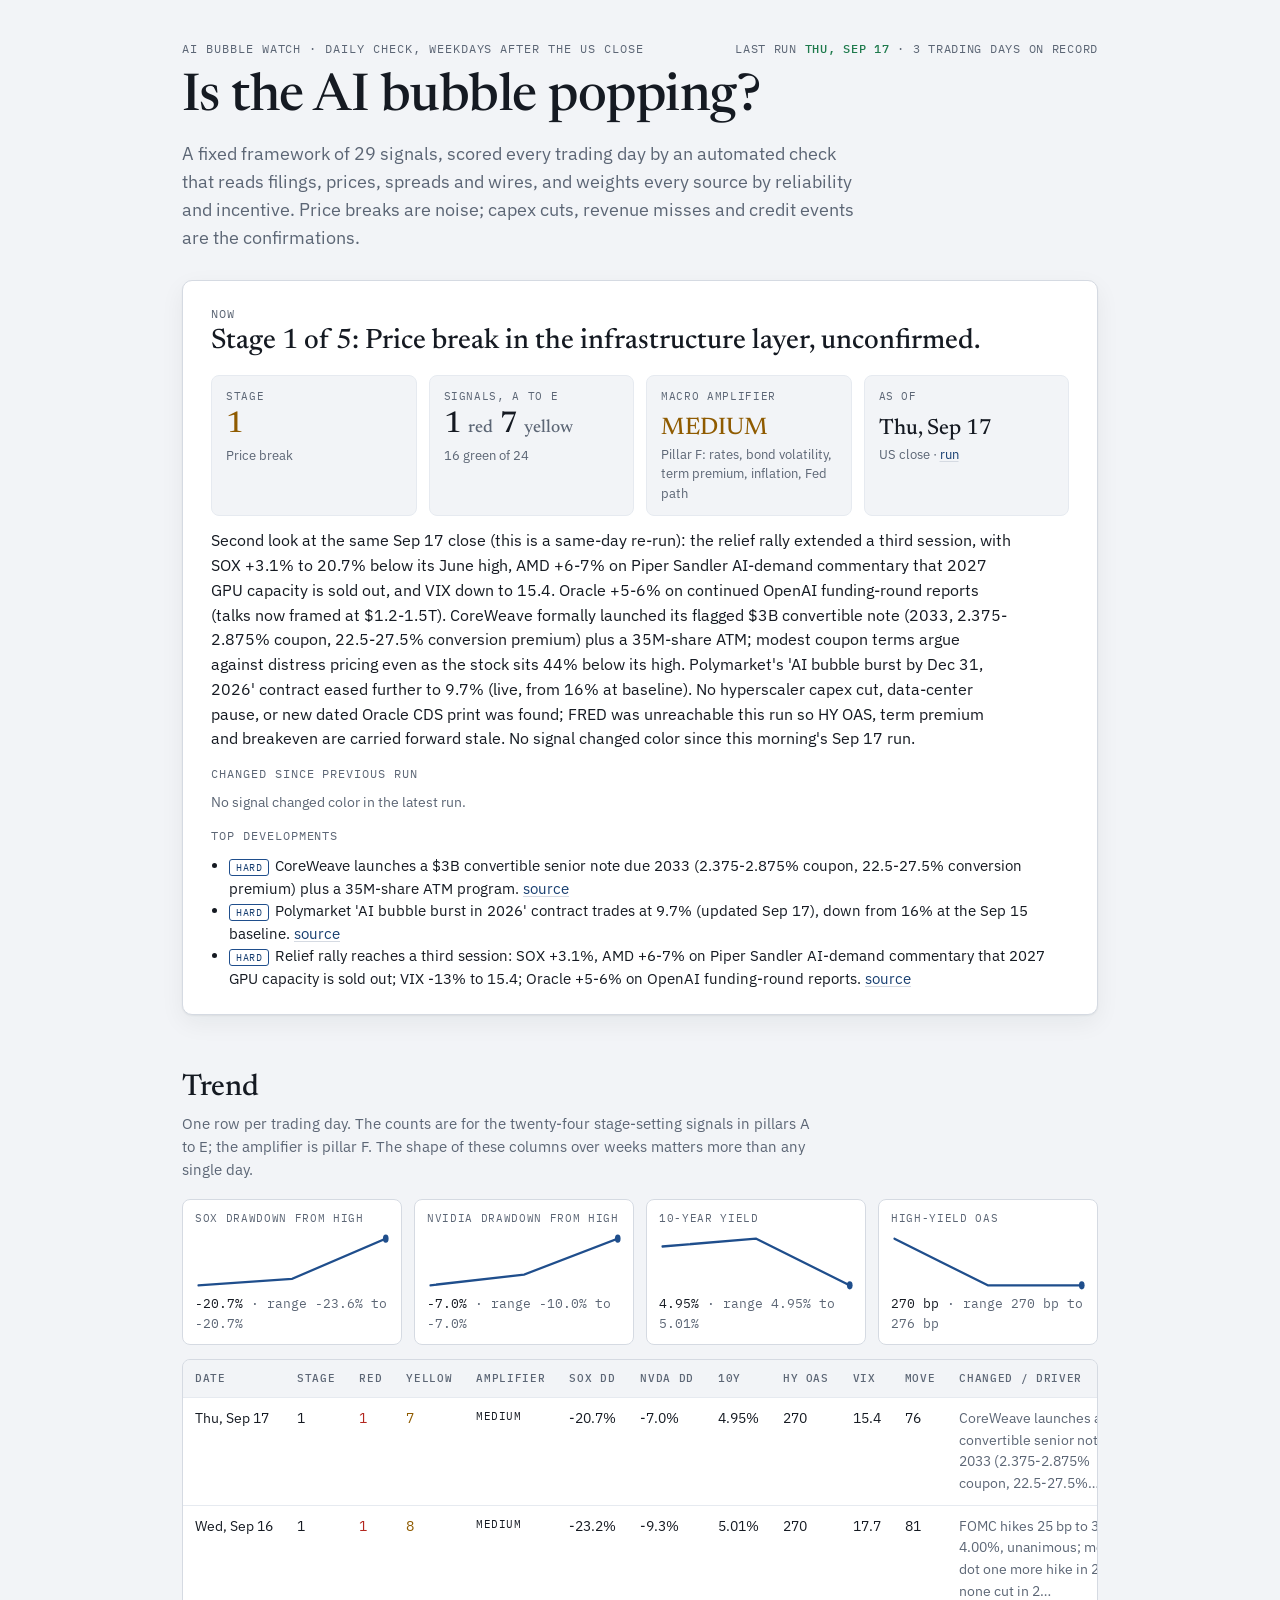
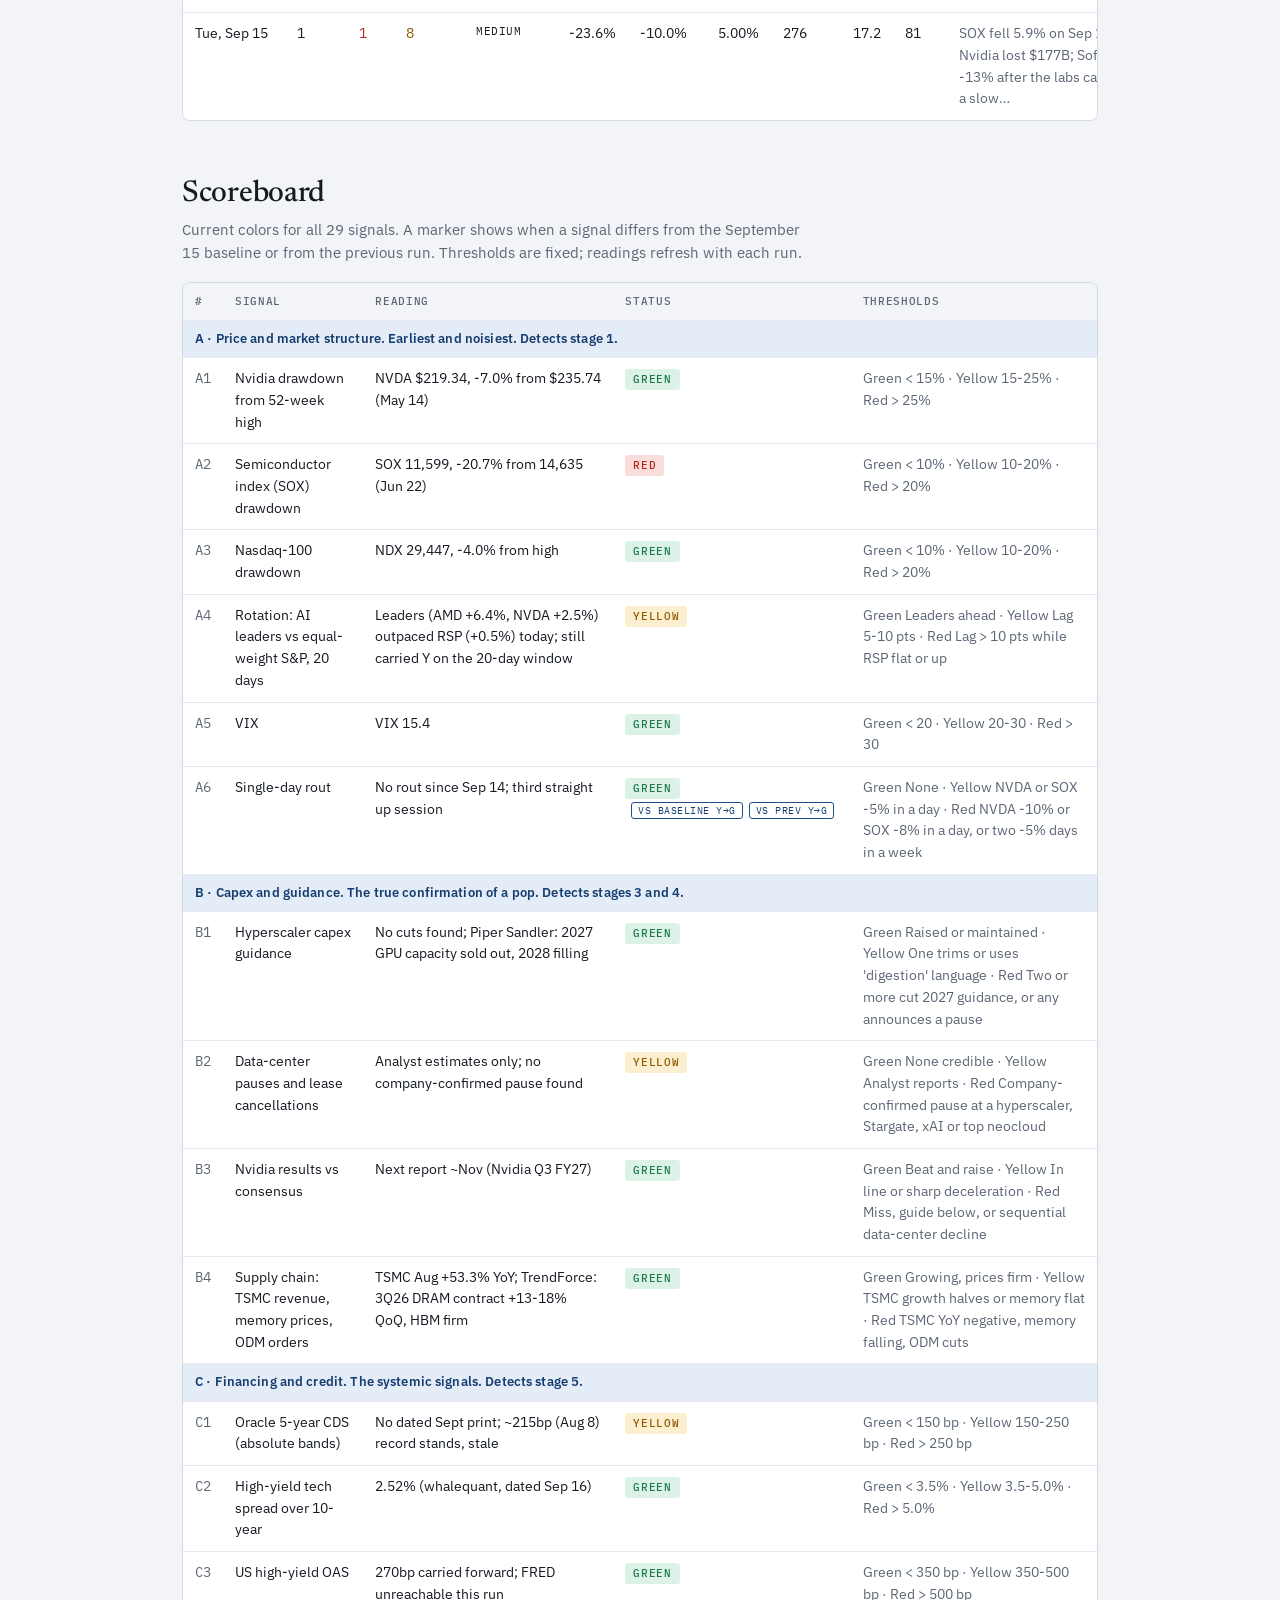
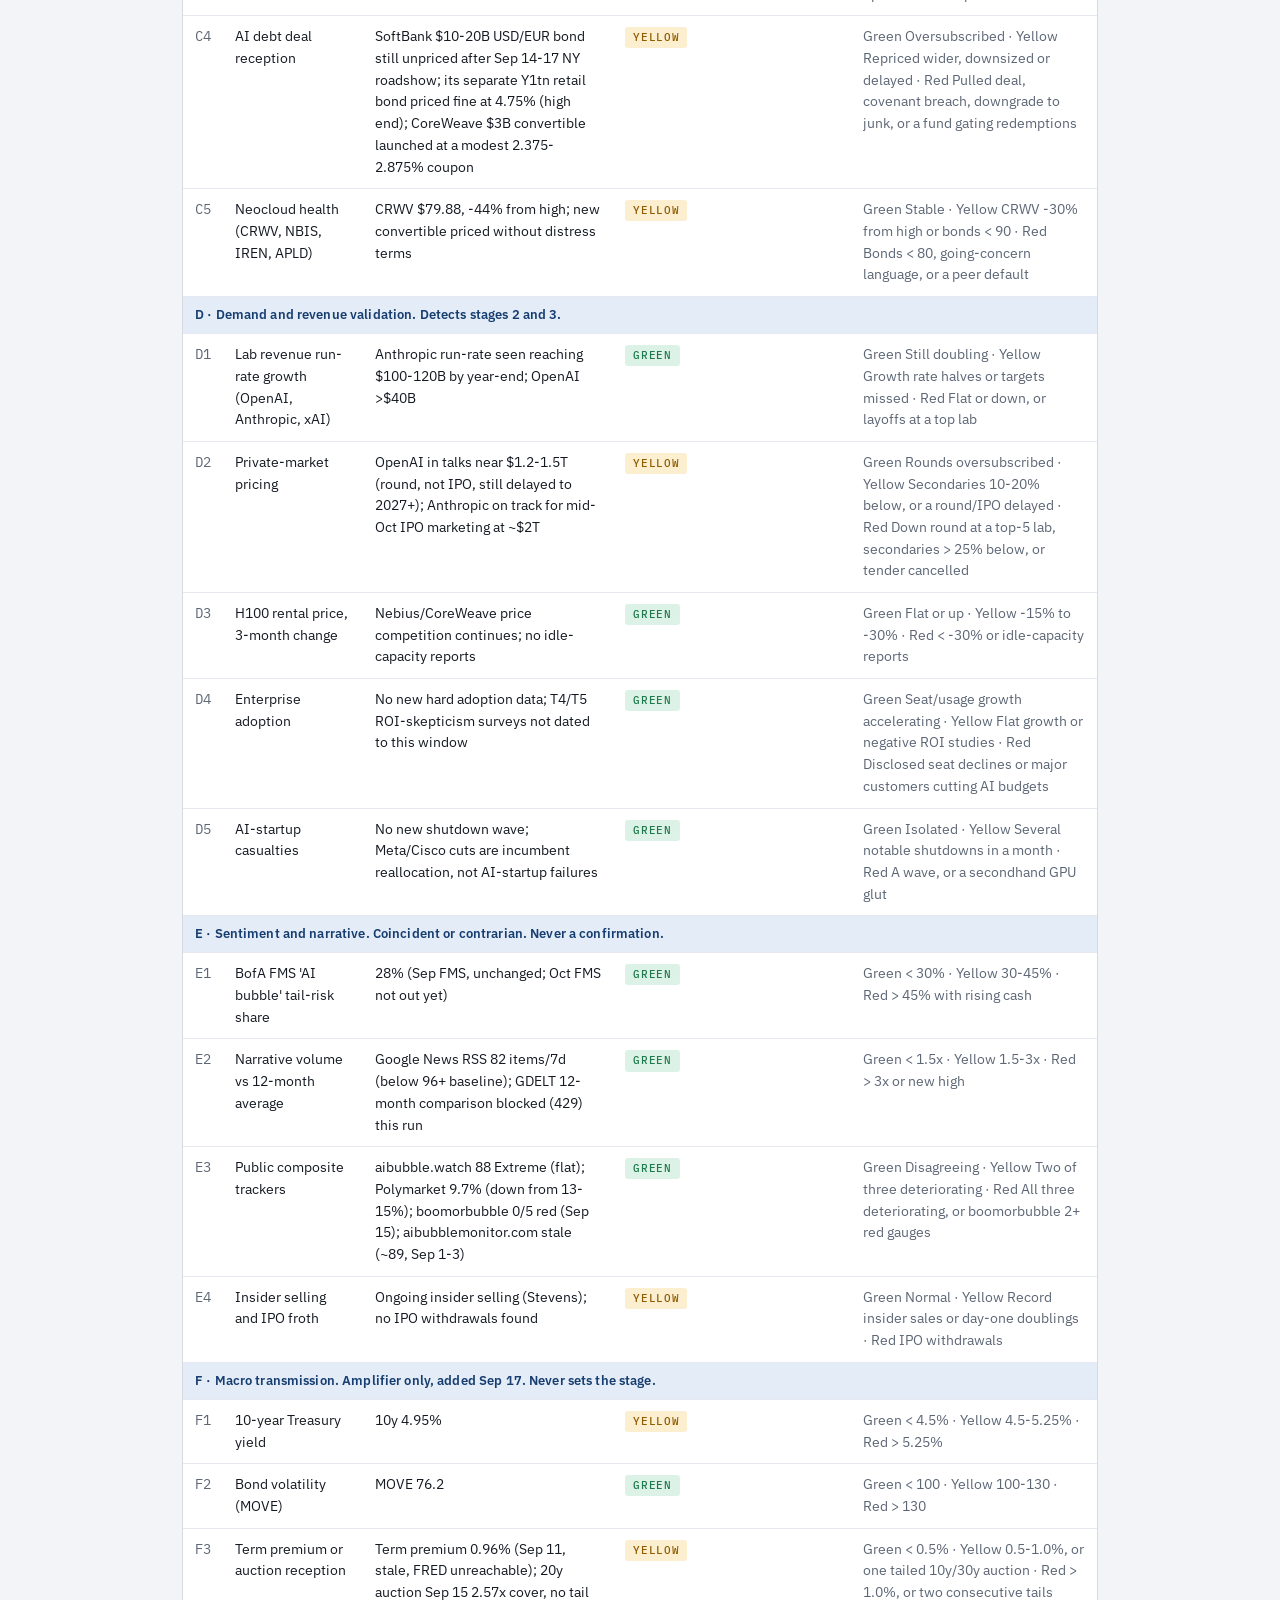
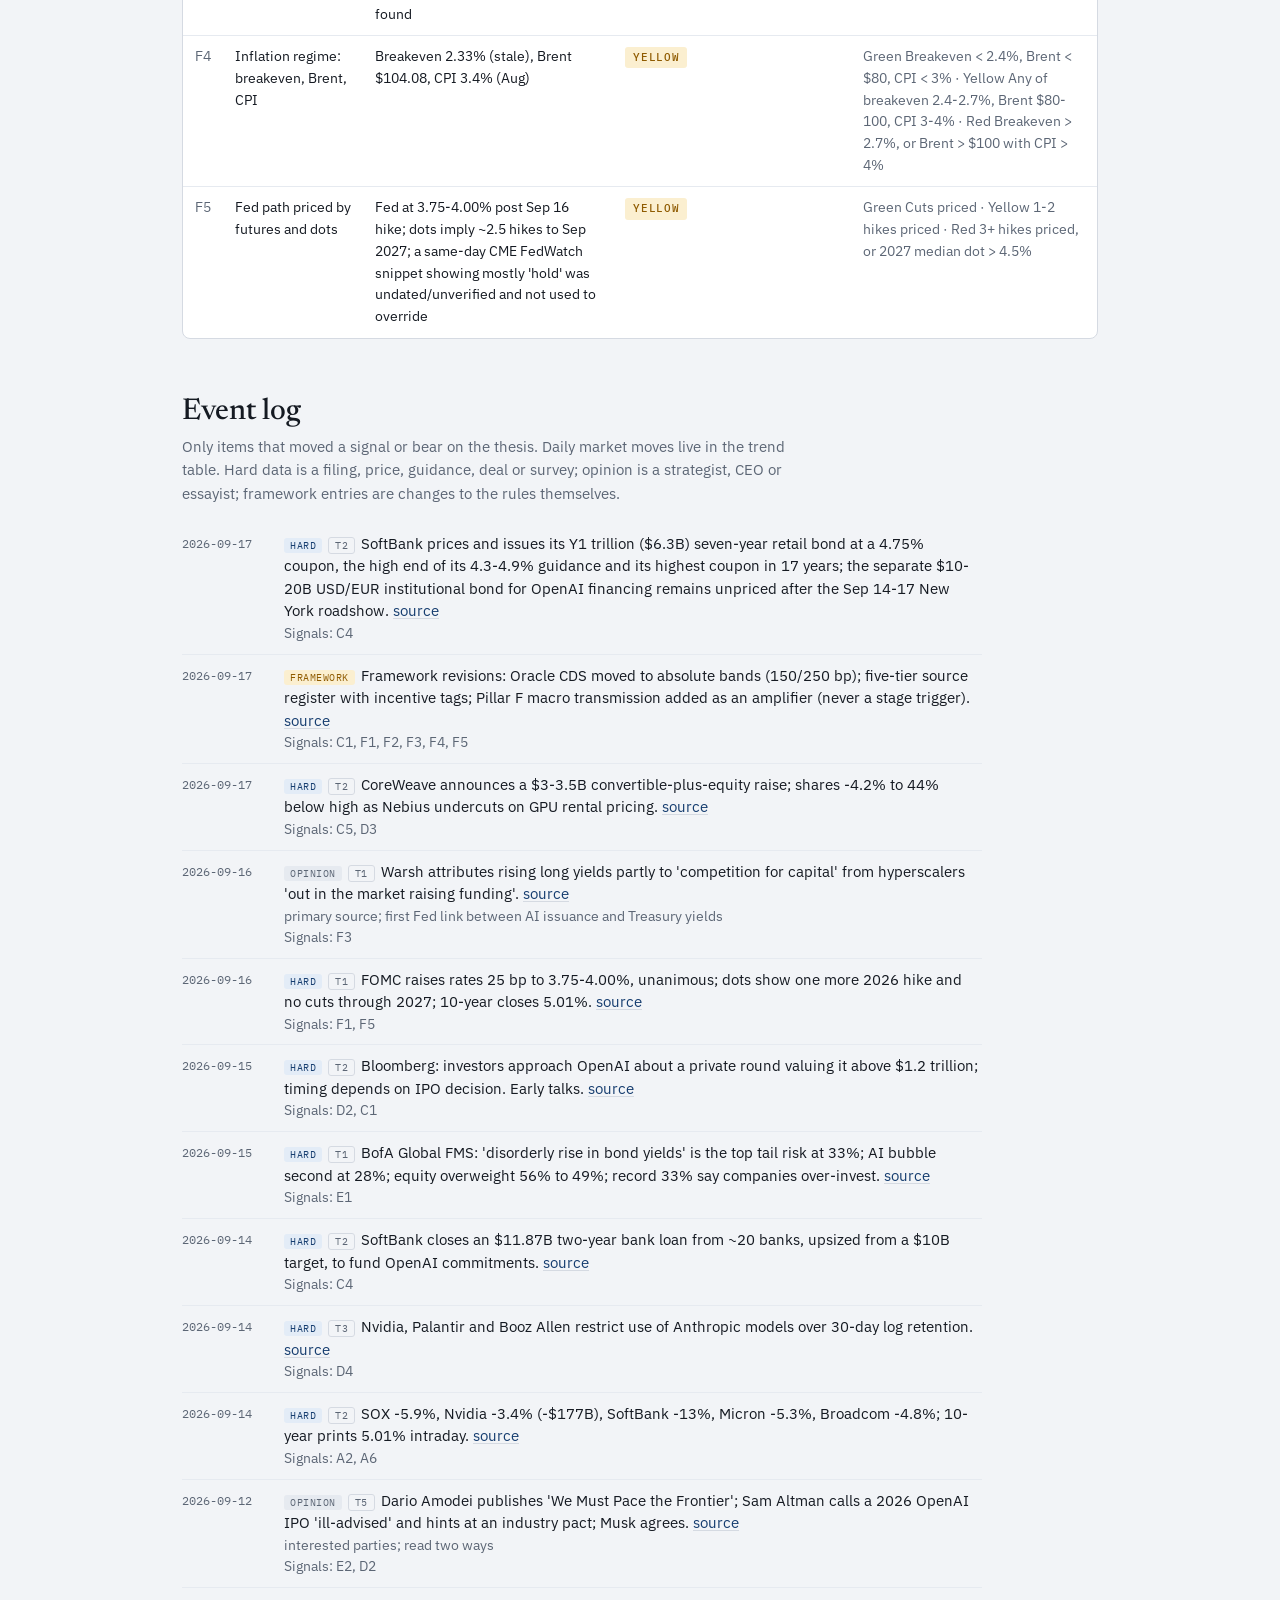
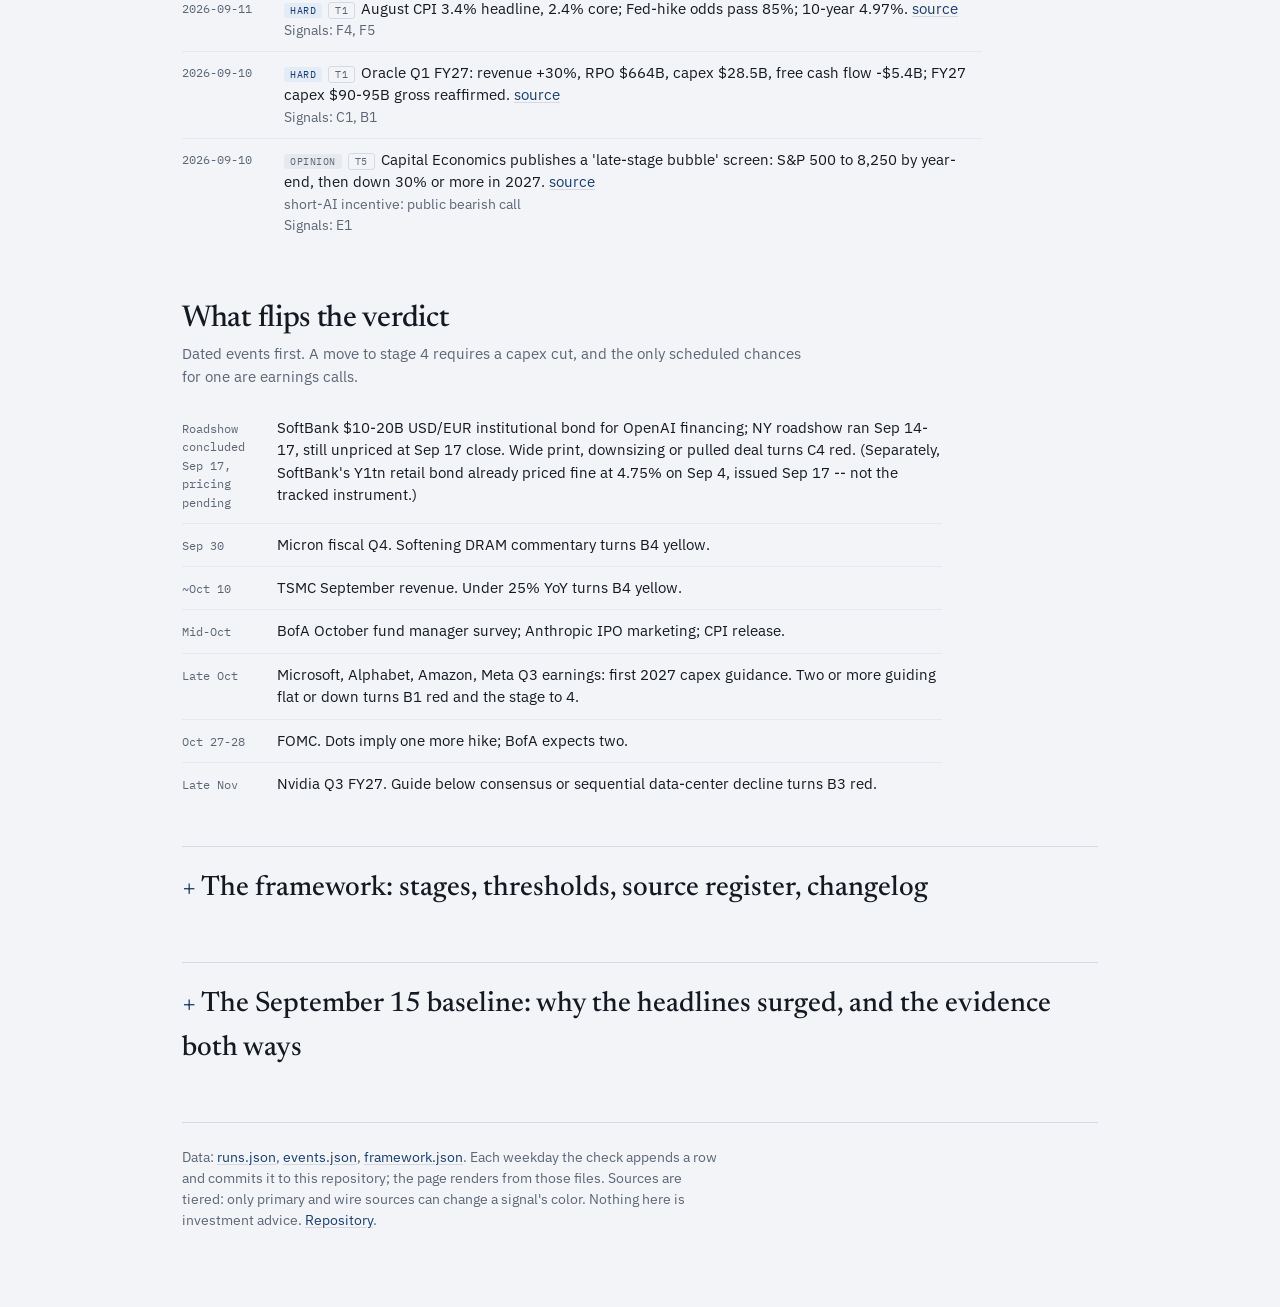
==== index.html @ a119fc79 "Correct signal counts: pillars A-E hold 24 signals (baseline 15 green), 29 total Co-Authored-By: Cla" ====
<!doctype html>
<html lang="en">
<head>
<meta charset="utf-8">
<meta name="viewport" content="width=device-width, initial-scale=1">
<title>Is the AI Bubble Popping?</title>
<meta name="description" content="A daily, evidence-weighted read on whether the AI investment boom is deflating: stage, 25 scored signals, trend and event log.">
<link rel="preconnect" href="https://fonts.googleapis.com">
<link rel="stylesheet" href="https://fonts.googleapis.com/css2?family=Newsreader:opsz,wght@6..72,400;6..72,500;6..72,600&family=IBM+Plex+Sans:wght@400;500;600&family=IBM+Plex+Mono:wght@400;500&display=swap">
<link rel="stylesheet" href="assets/style.css">
</head>
<body>
<div class="wrap">
  <div class="top">
    <div class="eyebrow">AI bubble watch &middot; daily check, weekdays after the US close</div>
    <div class="live" id="live">Loading&hellip;</div>
  </div>
  <h1 style="margin-top:10px">Is the AI bubble popping?</h1>
  <p class="dek">A fixed framework of 29 signals, scored every trading day by an automated check that reads filings, prices, spreads and wires, and weights every source by reliability and incentive. Price breaks are noise; capex cuts, revenue misses and credit events are the confirmations.</p>

  <section class="verdict" id="now" aria-labelledby="now-h">
    <div class="eyebrow" id="now-h">Now</div>
    <div id="now-body"><p class="small">Loading the latest run&hellip;</p></div>
  </section>

  <h2>Trend</h2>
  <p class="sub">One row per trading day. The counts are for the twenty-four stage-setting signals in pillars A to E; the amplifier is pillar F. The shape of these columns over weeks matters more than any single day.</p>
  <div class="sparks" id="sparks"></div>
  <div class="tblwrap"><table class="trend" id="trend"></table></div>

  <h2>Scoreboard</h2>
  <p class="sub">Current colors for all 29 signals. A marker shows when a signal differs from the September 15 baseline or from the previous run. Thresholds are fixed; readings refresh with each run.</p>
  <div class="tblwrap"><table id="score"></table></div>

  <h2>Event log</h2>
  <p class="sub">Only items that moved a signal or bear on the thesis. Daily market moves live in the trend table. Hard data is a filing, price, guidance, deal or survey; opinion is a strategist, CEO or essayist; framework entries are changes to the rules themselves.</p>
  <ul class="log" id="log"></ul>
  <div style="margin-top:10px"><button class="btn" id="log-more" hidden>Show all events</button></div>

  <h2>What flips the verdict</h2>
  <p class="sub">Dated events first. A move to stage 4 requires a capex cut, and the only scheduled chances for one are earnings calls.</p>
  <ul class="cal" id="cal"></ul>

  <details class="ref" id="ref-framework">
    <summary>The framework: stages, thresholds, source register, changelog</summary>
    <div id="framework-body"></div>
  </details>

  <details class="ref" id="ref-baseline">
    <summary>The September 15 baseline: why the headlines surged, and the evidence both ways</summary>
    <div id="baseline-body"><p class="small">Loading&hellip;</p></div>
  </details>

  <hr class="rule">
  <p class="small" style="margin-top:24px">Data: <a href="data/runs.json">runs.json</a>, <a href="data/events.json">events.json</a>, <a href="data/framework.json">framework.json</a>. Each weekday the check appends a row and commits it to this repository; the page renders from those files. Sources are tiered: only primary and wire sources can change a signal's color. Nothing here is investment advice. <a href="https://github.com/abhinav777/ai-bubble-watch">Repository</a>.</p>
</div>
<script src="assets/app.js"></script>
</body>
</html>
---- assets/style.css ----
:root{
  --paper:#F2F4F7; --surface:#FFFFFF; --ink:#151A22; --muted:#5C6675; --rule:#D5DAE2; --rule-soft:#E6EAF0;
  --accent:#1F4E8C; --accent-ink:#173E70; --accent-soft:#E3ECF7;
  --g:#1E7A4C; --g-bg:#DDF2E6; --y:#8F5B00; --y-bg:#FBEFD0; --r:#B3261E; --r-bg:#F8DDDA;
  --shadow:0 1px 2px rgba(21,26,34,.06), 0 8px 24px rgba(21,26,34,.06);
  color-scheme:light;
}
@media (prefers-color-scheme: dark){
  :root:not([data-theme="light"]){
    --paper:#0E1116; --surface:#161B23; --ink:#E7EAEE; --muted:#9AA3B0; --rule:#2A313C; --rule-soft:#222933;
    --accent:#7FB0E8; --accent-ink:#A9CBF2; --accent-soft:#1B2A3D;
    --g:#5CC48C; --g-bg:#14301F; --y:#E0A52E; --y-bg:#3A2B0A; --r:#F0776E; --r-bg:#3D1512;
    --shadow:0 1px 2px rgba(0,0,0,.4), 0 8px 24px rgba(0,0,0,.35);
    color-scheme:dark;
  }
}
:root[data-theme="dark"]{
  --paper:#0E1116; --surface:#161B23; --ink:#E7EAEE; --muted:#9AA3B0; --rule:#2A313C; --rule-soft:#222933;
  --accent:#7FB0E8; --accent-ink:#A9CBF2; --accent-soft:#1B2A3D;
  --g:#5CC48C; --g-bg:#14301F; --y:#E0A52E; --y-bg:#3A2B0A; --r:#F0776E; --r-bg:#3D1512;
  --shadow:0 1px 2px rgba(0,0,0,.4), 0 8px 24px rgba(0,0,0,.35);
  color-scheme:dark;
}
*{box-sizing:border-box}
body{margin:0;background:var(--paper);color:var(--ink);font-family:"IBM Plex Sans",-apple-system,"Segoe UI",Helvetica,Arial,sans-serif;font-size:16px;line-height:1.55;-webkit-font-smoothing:antialiased}
.wrap{max-width:980px;margin:0 auto;padding-block:40px 64px;padding-inline:clamp(16px,4vw,32px)}
a{color:var(--accent-ink);text-decoration:underline;text-decoration-color:var(--rule);text-underline-offset:2px}
a:hover{text-decoration-color:var(--accent-ink)}
a:focus-visible,button:focus-visible{outline:2px solid var(--accent);outline-offset:2px}
h1,h2,h3{font-family:"Newsreader",Georgia,"Times New Roman",serif;font-weight:500;line-height:1.15;margin:0;text-wrap:balance;letter-spacing:-.01em}
h1{font-size:clamp(34px,5.2vw,52px)}
h2{font-size:clamp(24px,3vw,30px);margin-top:56px;margin-bottom:6px}
h3{font-size:19px;margin-top:22px;margin-bottom:6px;font-weight:600}
p{margin:0 0 12px;max-width:68ch}
.eyebrow{font-family:"IBM Plex Mono",ui-monospace,Menlo,monospace;font-size:12px;letter-spacing:.08em;text-transform:uppercase;color:var(--muted)}
.dek{font-size:18px;color:var(--muted);max-width:62ch;margin-top:12px}
.sub{color:var(--muted);font-size:15px;max-width:70ch;margin-bottom:18px}
.mono{font-family:"IBM Plex Mono",ui-monospace,Menlo,monospace;font-variant-numeric:tabular-nums}
.num{font-variant-numeric:tabular-nums}
hr.rule{border:0;border-top:1px solid var(--rule);margin:40px 0 0}

/* verdict */
.verdict{margin-top:28px;background:var(--surface);border:1px solid var(--rule);border-radius:10px;box-shadow:var(--shadow);padding:24px clamp(16px,3vw,28px)}
.verdict .lead{font-family:"Newsreader",Georgia,serif;font-size:clamp(22px,2.6vw,28px);font-weight:500;line-height:1.25;margin:0 0 14px;max-width:none;text-wrap:balance}
.stage{display:grid;grid-template-columns:repeat(6,1fr);gap:4px;margin:18px 0 8px}
.stage div{position:relative;height:38px;border-radius:4px;background:var(--rule-soft);display:flex;align-items:center;justify-content:center;font-family:"IBM Plex Mono",monospace;font-size:11px;letter-spacing:.04em;color:var(--muted);text-transform:uppercase;text-align:center;padding:0 4px;line-height:1.15}
.stage div.on{background:var(--y-bg);color:var(--y);border:1.5px solid var(--y);font-weight:500}
.stage div.done{background:var(--accent-soft);color:var(--accent-ink)}
.counts{display:flex;flex-wrap:wrap;gap:10px 18px;margin:14px 0 6px;font-size:14px;color:var(--muted)}
.counts b{font-family:"IBM Plex Mono",monospace;font-size:20px;font-weight:500;margin-right:6px;vertical-align:-2px}
.counts .r b{color:var(--r)} .counts .y b{color:var(--y)} .counts .g b{color:var(--g)}
.update{margin-top:18px;border-color:var(--accent);border-width:1px 1px 1px 4px}
.update ul{margin:8px 0 0;padding-left:18px;max-width:80ch}
.update li{margin-bottom:9px;font-size:15px}
.update li b{font-weight:600}

/* chips */
.chip{display:inline-block;font-family:"IBM Plex Mono",monospace;font-size:11px;letter-spacing:.06em;text-transform:uppercase;padding:2px 8px;border-radius:3px;font-weight:500;white-space:nowrap}
.chip.g{background:var(--g-bg);color:var(--g)} .chip.y{background:var(--y-bg);color:var(--y)} .chip.r{background:var(--r-bg);color:var(--r)}
.chip.n{background:var(--rule-soft);color:var(--muted)}

/* timeline */
.tl{list-style:none;margin:16px 0 0;padding:0;border-left:2px solid var(--rule);max-width:76ch}
.tl li{position:relative;padding:0 0 18px 22px}
.tl li::before{content:"";position:absolute;left:-7px;top:7px;width:12px;height:12px;border-radius:50%;background:var(--paper);border:2px solid var(--accent)}
.tl li.hot::before{background:var(--r);border-color:var(--r)}
.tl .d{font-family:"IBM Plex Mono",monospace;font-size:12px;letter-spacing:.06em;text-transform:uppercase;color:var(--muted);display:block;margin-bottom:2px}
.tl p{margin:0}

/* tables */
.tblwrap{overflow-x:auto;margin-top:14px;border:1px solid var(--rule);border-radius:8px;background:var(--surface)}
table{border-collapse:collapse;width:100%;font-size:14px}
th,td{text-align:left;vertical-align:top;padding:10px 12px;border-top:1px solid var(--rule-soft)}
thead th{border-top:0;font-family:"IBM Plex Mono",monospace;font-size:11px;letter-spacing:.06em;text-transform:uppercase;color:var(--muted);font-weight:500;background:var(--paper)}
tr.pillar th{background:var(--accent-soft);color:var(--accent-ink);font-family:"IBM Plex Sans",sans-serif;font-size:13px;font-weight:600;letter-spacing:.01em;text-transform:none;padding:8px 12px}
td.id{font-family:"IBM Plex Mono",monospace;color:var(--muted);white-space:nowrap;width:1%}
td.val{font-variant-numeric:tabular-nums;min-width:12ch}
td.note{color:var(--muted);min-width:22ch}
.stagetbl td:first-child{white-space:nowrap}

/* two-column evidence */
.cols{display:grid;grid-template-columns:1fr 1fr;gap:20px;margin-top:16px}
@media (max-width:760px){.cols{grid-template-columns:1fr}}
.card{background:var(--surface);border:1px solid var(--rule);border-radius:10px;padding:18px 20px}
.card h3{margin-top:0;display:flex;align-items:center;gap:10px}
.card h3 .chip{font-size:10px}
.card ul{margin:10px 0 0;padding-left:18px}
.card li{margin-bottom:10px;font-size:14.5px}
.card li b{font-weight:600}
.tag{font-family:"IBM Plex Mono",monospace;font-size:10.5px;letter-spacing:.05em;color:var(--muted);text-transform:uppercase;margin-left:4px}

/* tracker tiles */
.tiles{display:grid;grid-template-columns:repeat(4,1fr);gap:12px;margin-top:16px}
@media (max-width:860px){.tiles{grid-template-columns:repeat(2,1fr)}}
@media (max-width:460px){.tiles{grid-template-columns:1fr}}
.tile{background:var(--surface);border:1px solid var(--rule);border-radius:10px;padding:16px 18px;display:flex;flex-direction:column;gap:4px}
.tile .k{font-family:"IBM Plex Mono",monospace;font-size:11px;letter-spacing:.06em;text-transform:uppercase;color:var(--muted)}
.tile .v{font-family:"Newsreader",Georgia,serif;font-size:34px;line-height:1;font-weight:500;font-variant-numeric:tabular-nums}
.tile .l{font-size:13px;color:var(--muted)}
.tile .l b{color:var(--ink);font-weight:600}

/* calendar */
.cal{list-style:none;padding:0;margin:14px 0 0;max-width:76ch}
.cal li{display:grid;grid-template-columns:9ch 1fr;gap:14px;padding:10px 0;border-top:1px solid var(--rule-soft);font-size:14.5px}
.cal li:first-child{border-top:0}
.cal .d{font-family:"IBM Plex Mono",monospace;font-size:12px;color:var(--muted);padding-top:3px}
@media (max-width:460px){.cal li{grid-template-columns:1fr;gap:2px}}

/* routine box */
.routine{background:var(--accent-soft);border:1px solid var(--rule);border-radius:10px;padding:20px 22px;margin-top:16px}
.routine dl{display:grid;grid-template-columns:max-content 1fr;gap:6px 18px;margin:12px 0 0;font-size:14.5px}
.routine dt{font-family:"IBM Plex Mono",monospace;font-size:11px;letter-spacing:.06em;text-transform:uppercase;color:var(--muted);padding-top:3px}
.routine dd{margin:0}
@media (max-width:460px){.routine dl{grid-template-columns:1fr}}
pre{background:var(--surface);border:1px solid var(--rule);border-radius:6px;padding:12px 14px;overflow-x:auto;font-family:"IBM Plex Mono",monospace;font-size:13px;margin:12px 0 0}

.small{font-size:13.5px;color:var(--muted)}
ul.src{columns:2;column-gap:28px;font-size:13.5px;padding-left:18px;margin:10px 0 0}
@media (max-width:760px){ul.src{columns:1}}
ul.src li{margin-bottom:6px;break-inside:avoid}
@media (prefers-reduced-motion: no-preference){a{transition:text-decoration-color .15s}}

/* dashboard additions */
.top{display:flex;flex-wrap:wrap;justify-content:space-between;align-items:baseline;gap:8px 20px}
.top .live{font-family:"IBM Plex Mono",monospace;font-size:12px;letter-spacing:.06em;text-transform:uppercase;color:var(--muted)}
.top .live b{color:var(--g);font-weight:500}
.now-grid{display:grid;grid-template-columns:repeat(4,1fr);gap:12px;margin:16px 0 6px}
@media (max-width:760px){.now-grid{grid-template-columns:repeat(2,1fr)}}
.kpi{background:var(--paper);border:1px solid var(--rule-soft);border-radius:8px;padding:12px 14px}
.kpi .k{font-family:"IBM Plex Mono",monospace;font-size:11px;letter-spacing:.06em;text-transform:uppercase;color:var(--muted)}
.kpi .v{font-family:"Newsreader",Georgia,serif;font-size:30px;line-height:1.1;font-weight:500;font-variant-numeric:tabular-nums;margin-top:4px}
.kpi .v.r{color:var(--r)} .kpi .v.y{color:var(--y)} .kpi .v.g{color:var(--g)}
.kpi .s{font-size:12.5px;color:var(--muted);margin-top:4px}
.changed{margin:10px 0 0;padding-left:18px;font-size:14.5px}
.trend td,.trend th{white-space:nowrap;font-variant-numeric:tabular-nums}
.trend td.note{white-space:normal;min-width:26ch}
.trend .amp{font-family:"IBM Plex Mono",monospace;font-size:11px;letter-spacing:.05em}
.sparks{display:grid;grid-template-columns:repeat(4,1fr);gap:12px;margin-top:14px}
@media (max-width:760px){.sparks{grid-template-columns:repeat(2,1fr)}}
.spark{background:var(--surface);border:1px solid var(--rule);border-radius:8px;padding:10px 12px}
.spark .k{font-family:"IBM Plex Mono",monospace;font-size:11px;letter-spacing:.06em;text-transform:uppercase;color:var(--muted)}
.spark svg{width:100%;height:56px;display:block;margin-top:6px;overflow:visible}
.spark .last{font-family:"IBM Plex Mono",monospace;font-size:13px;margin-top:4px}
.mark{font-family:"IBM Plex Mono",monospace;font-size:10px;letter-spacing:.05em;text-transform:uppercase;padding:1px 6px;border-radius:3px;border:1px solid var(--rule);color:var(--muted);margin-left:6px;white-space:nowrap}
.mark.hot{border-color:var(--accent);color:var(--accent-ink)}
.log{list-style:none;padding:0;margin:14px 0 0;max-width:80ch}
.log li{display:grid;grid-template-columns:10ch 1fr;gap:12px;padding:10px 0;border-top:1px solid var(--rule-soft);font-size:14.5px}
.log li:first-child{border-top:0}
.log .d{font-family:"IBM Plex Mono",monospace;font-size:12px;color:var(--muted);padding-top:2px}
.log .kind{font-family:"IBM Plex Mono",monospace;font-size:10px;letter-spacing:.05em;text-transform:uppercase;padding:1px 6px;border-radius:3px;margin-right:6px;background:var(--rule-soft);color:var(--muted)}
.log .kind.hard{background:var(--accent-soft);color:var(--accent-ink)}
.log .kind.framework{background:var(--y-bg);color:var(--y)}
@media (max-width:460px){.log li{grid-template-columns:1fr;gap:2px}}
details.ref{margin-top:40px;border-top:1px solid var(--rule);padding-top:8px}
details.ref summary{cursor:pointer;font-family:"Newsreader",Georgia,serif;font-size:clamp(22px,2.6vw,28px);font-weight:500;padding:12px 0;list-style:none}
details.ref summary::-webkit-details-marker{display:none}
details.ref summary::before{content:"+ ";color:var(--accent-ink)}
details.ref[open] summary::before{content:"\2212  "}
.btn{font:inherit;font-size:13px;padding:6px 12px;border-radius:6px;border:1px solid var(--rule);background:var(--surface);color:var(--ink);cursor:pointer}
.btn:hover{border-color:var(--accent)}
.err{background:var(--r-bg);color:var(--r);padding:10px 14px;border-radius:8px;margin-top:16px}
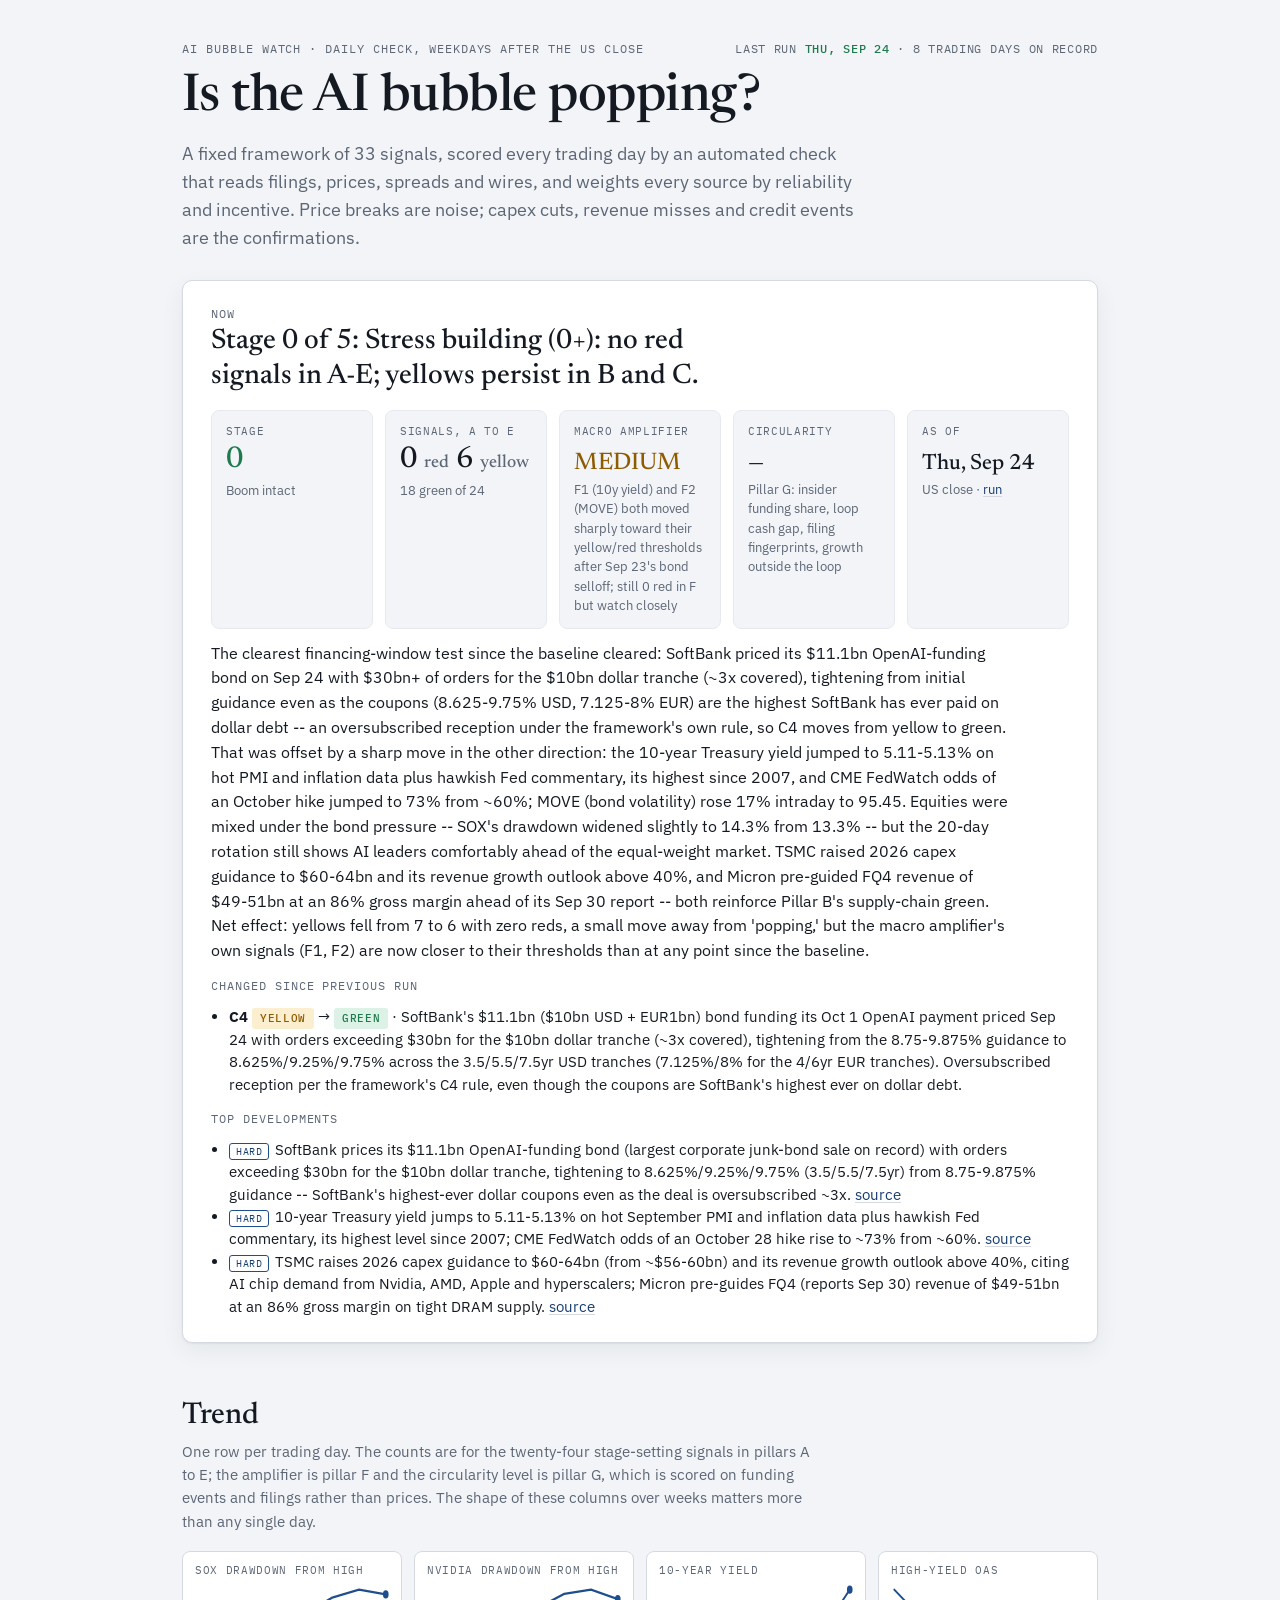
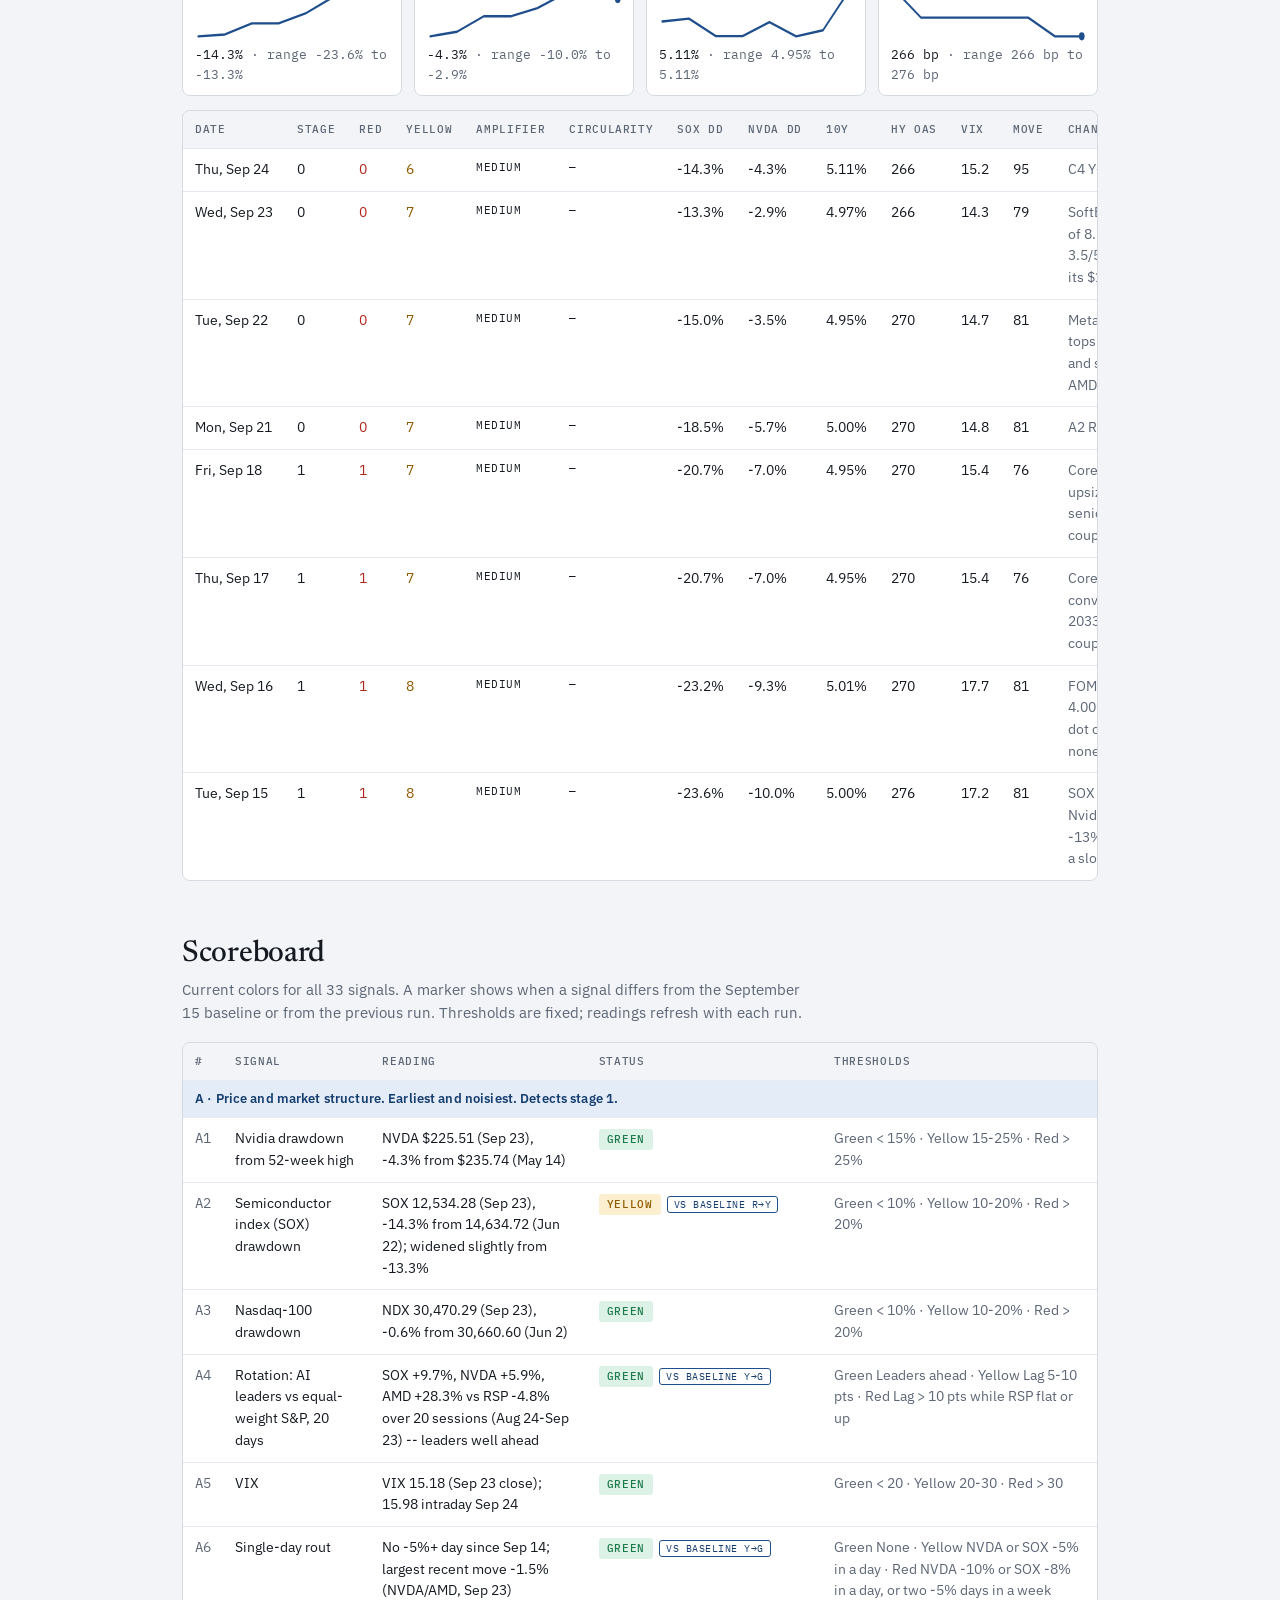
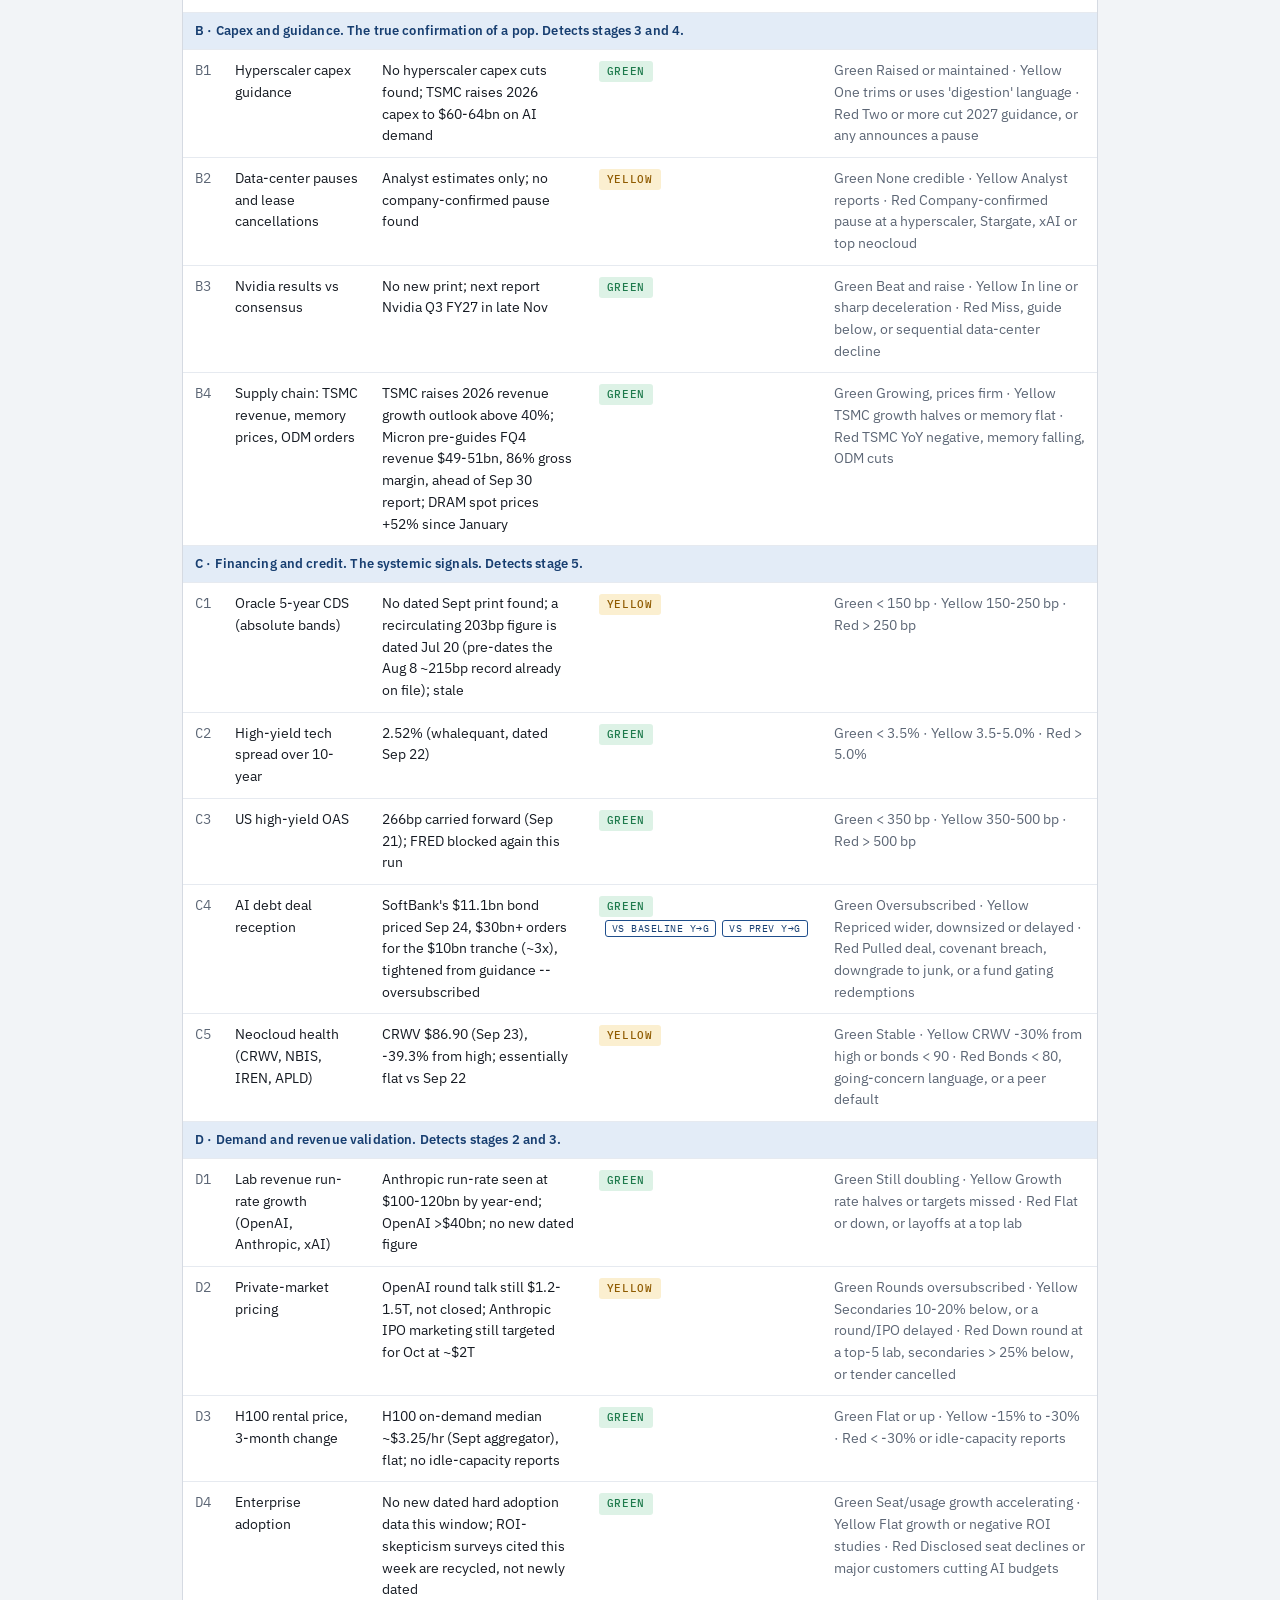
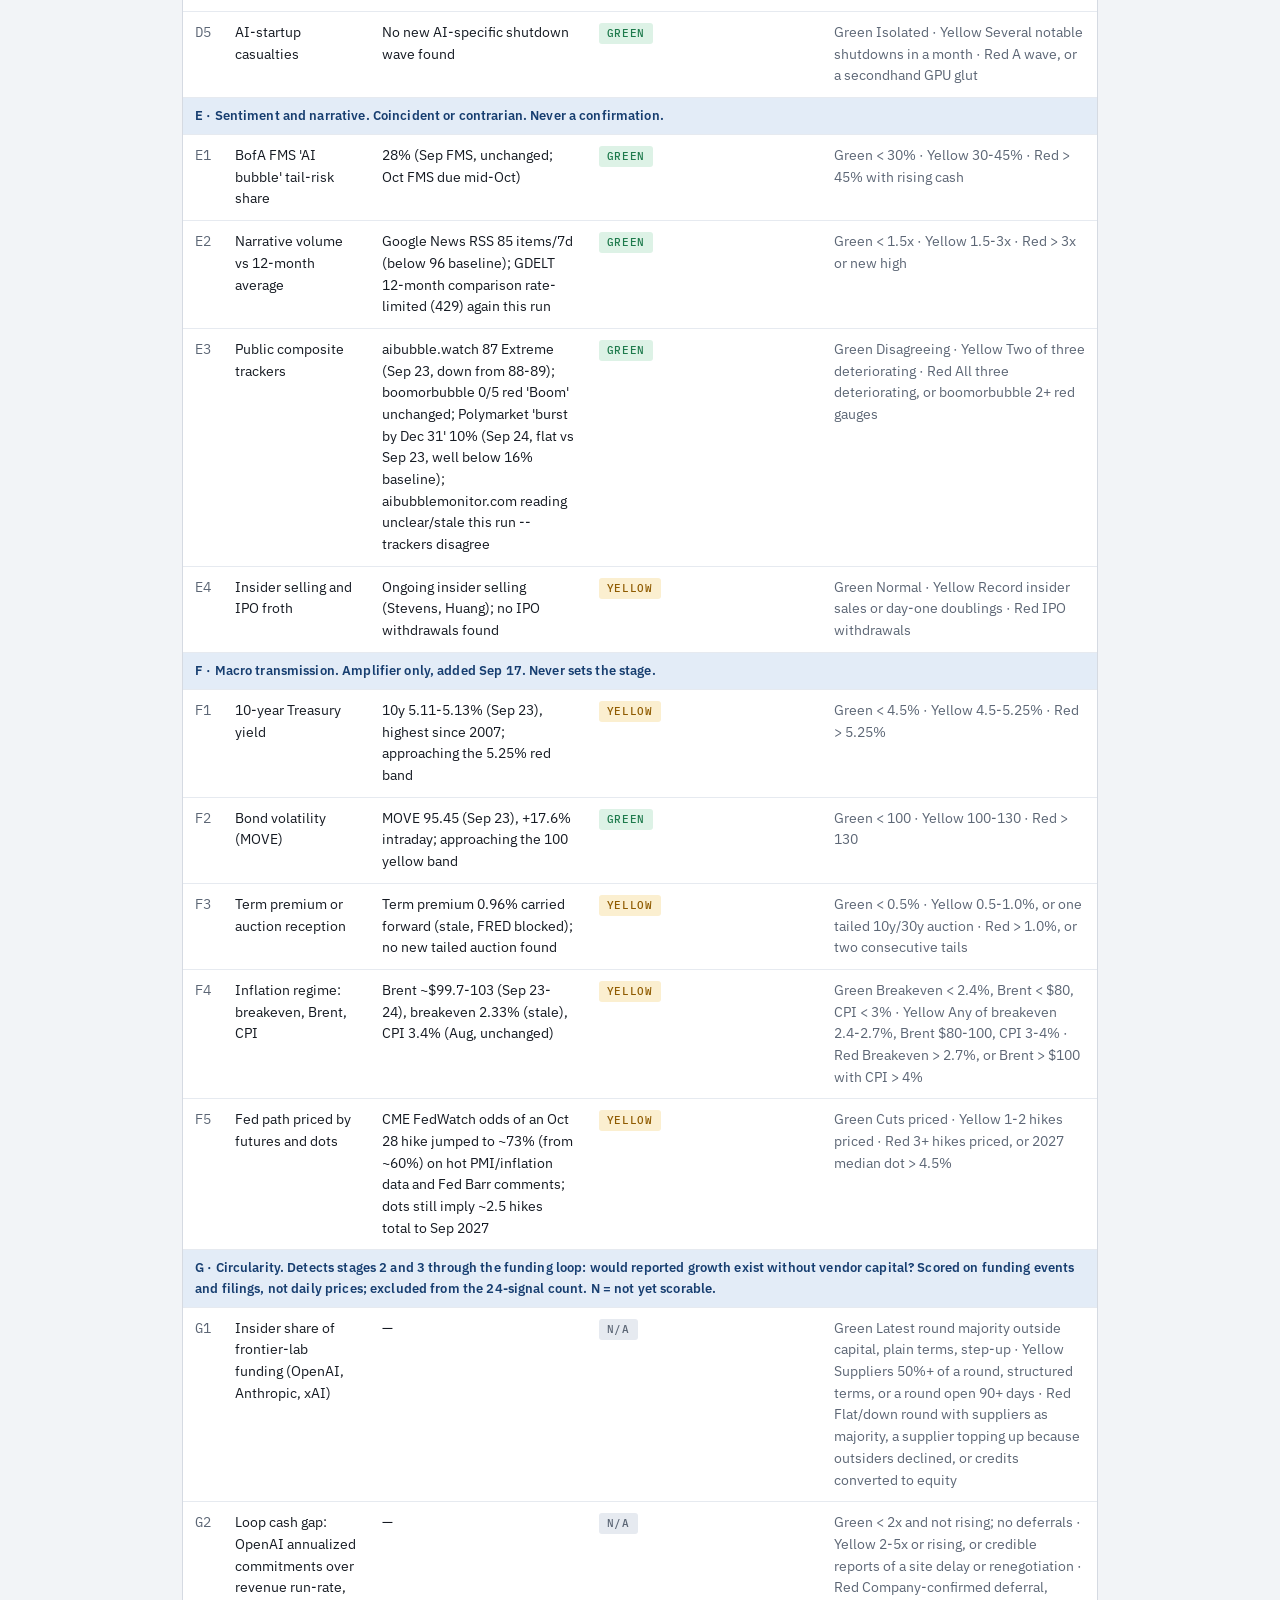
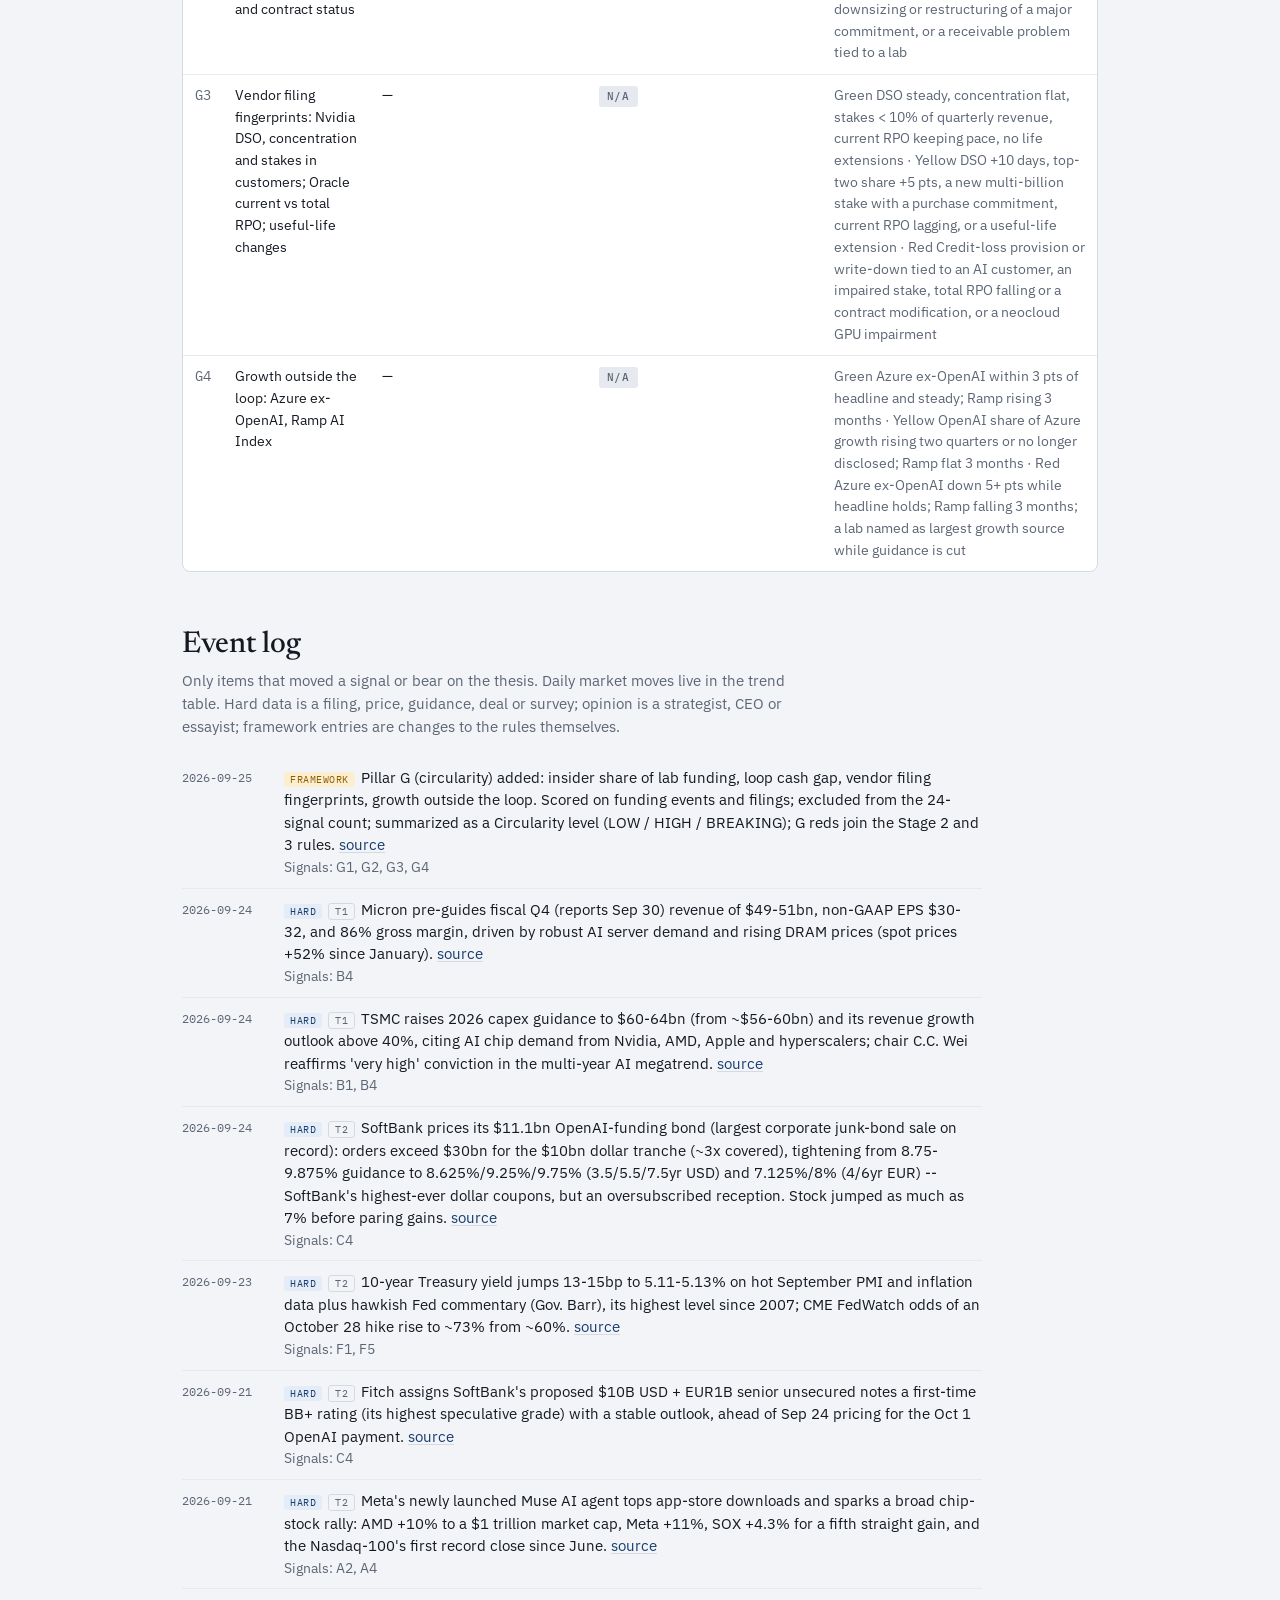
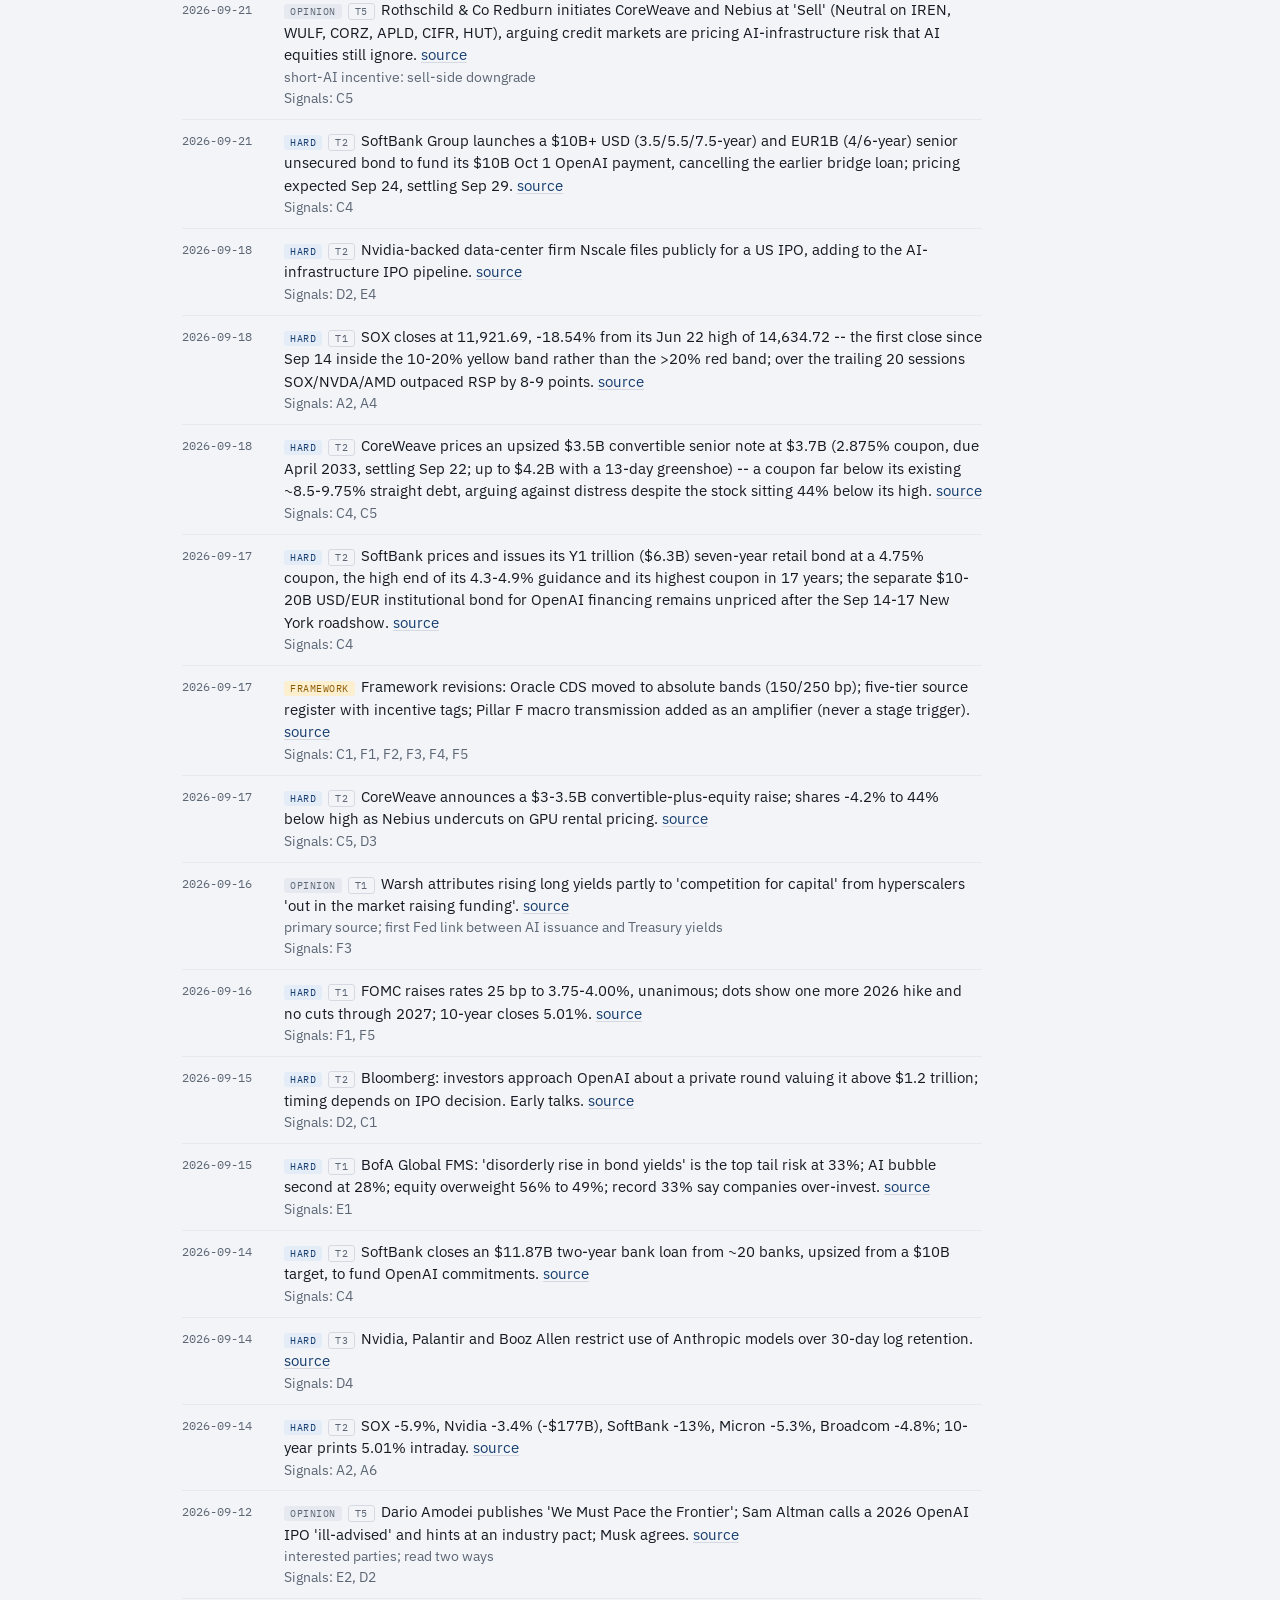
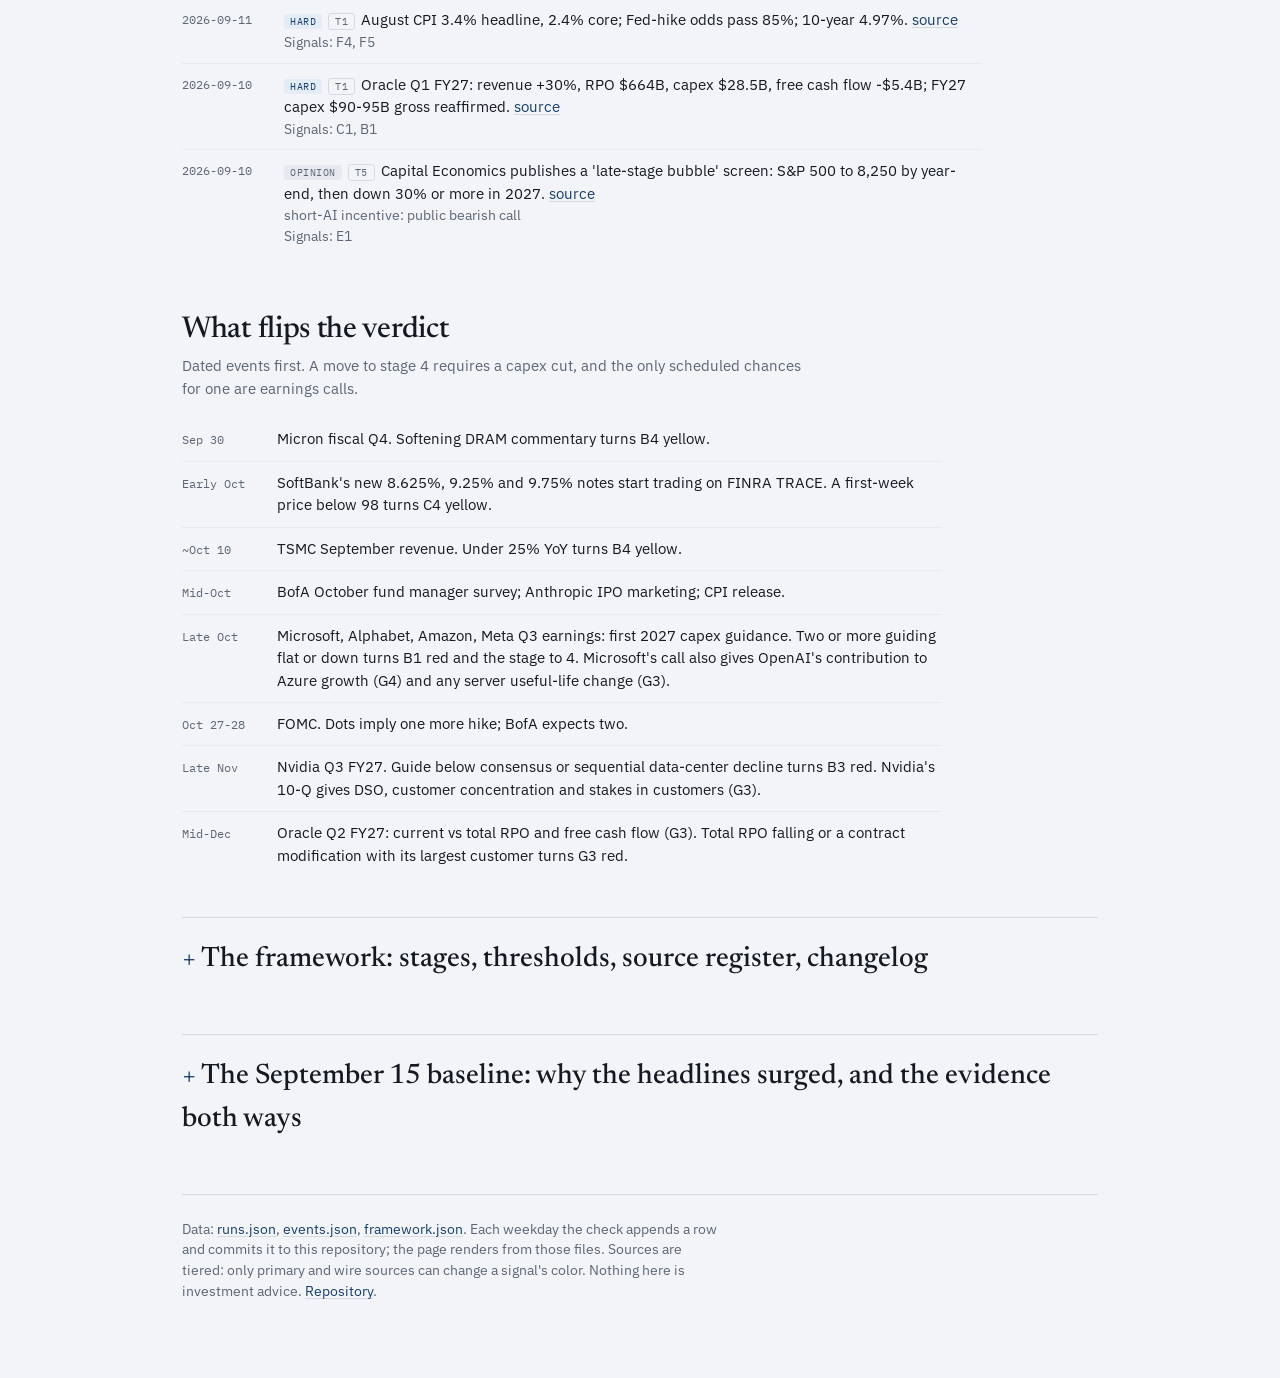
==== commit 133f751f: "Add Pillar G (circularity): four signals scored on funding events and filings G1 insider share of fr" ====
--- a/index.html
+++ b/index.html
@@ -3,6 +3,7 @@
 <head>
 <meta charset="utf-8">
 <meta name="viewport" content="width=device-width, initial-scale=1">
+<meta name="robots" content="noindex, nofollow, noarchive">
 <title>Is the AI Bubble Popping?</title>
 <meta name="description" content="A daily, evidence-weighted read on whether the AI investment boom is deflating: stage, 25 scored signals, trend and event log.">
 <link rel="preconnect" href="https://fonts.googleapis.com">
@@ -16,7 +17,7 @@
     <div class="live" id="live">Loading&hellip;</div>
   </div>
   <h1 style="margin-top:10px">Is the AI bubble popping?</h1>
-  <p class="dek">A fixed framework of 29 signals, scored every trading day by an automated check that reads filings, prices, spreads and wires, and weights every source by reliability and incentive. Price breaks are noise; capex cuts, revenue misses and credit events are the confirmations.</p>
+  <p class="dek">A fixed framework of 33 signals, scored every trading day by an automated check that reads filings, prices, spreads and wires, and weights every source by reliability and incentive. Price breaks are noise; capex cuts, revenue misses and credit events are the confirmations.</p>
 
   <section class="verdict" id="now" aria-labelledby="now-h">
     <div class="eyebrow" id="now-h">Now</div>
@@ -24,12 +25,12 @@
   </section>
 
   <h2>Trend</h2>
-  <p class="sub">One row per trading day. The counts are for the twenty-four stage-setting signals in pillars A to E; the amplifier is pillar F. The shape of these columns over weeks matters more than any single day.</p>
+  <p class="sub">One row per trading day. The counts are for the twenty-four stage-setting signals in pillars A to E; the amplifier is pillar F and the circularity level is pillar G, which is scored on funding events and filings rather than prices. The shape of these columns over weeks matters more than any single day.</p>
   <div class="sparks" id="sparks"></div>
   <div class="tblwrap"><table class="trend" id="trend"></table></div>
 
   <h2>Scoreboard</h2>
-  <p class="sub">Current colors for all 29 signals. A marker shows when a signal differs from the September 15 baseline or from the previous run. Thresholds are fixed; readings refresh with each run.</p>
+  <p class="sub">Current colors for all 33 signals. A marker shows when a signal differs from the September 15 baseline or from the previous run. Thresholds are fixed; readings refresh with each run.</p>
   <div class="tblwrap"><table id="score"></table></div>
 
   <h2>Event log</h2>
--- a/assets/style.css
+++ b/assets/style.css
@@ -124,8 +124,9 @@
 .top{display:flex;flex-wrap:wrap;justify-content:space-between;align-items:baseline;gap:8px 20px}
 .top .live{font-family:"IBM Plex Mono",monospace;font-size:12px;letter-spacing:.06em;text-transform:uppercase;color:var(--muted)}
 .top .live b{color:var(--g);font-weight:500}
-.now-grid{display:grid;grid-template-columns:repeat(4,1fr);gap:12px;margin:16px 0 6px}
-@media (max-width:760px){.now-grid{grid-template-columns:repeat(2,1fr)}}
+.now-grid{display:grid;grid-template-columns:repeat(5,1fr);gap:12px;margin:16px 0 6px}
+@media (max-width:960px){.now-grid{grid-template-columns:repeat(3,1fr)}}
+@media (max-width:560px){.now-grid{grid-template-columns:repeat(2,1fr)}}
 .kpi{background:var(--paper);border:1px solid var(--rule-soft);border-radius:8px;padding:12px 14px}
 .kpi .k{font-family:"IBM Plex Mono",monospace;font-size:11px;letter-spacing:.06em;text-transform:uppercase;color:var(--muted)}
 .kpi .v{font-family:"Newsreader",Georgia,serif;font-size:30px;line-height:1.1;font-weight:500;font-variant-numeric:tabular-nums;margin-top:4px}
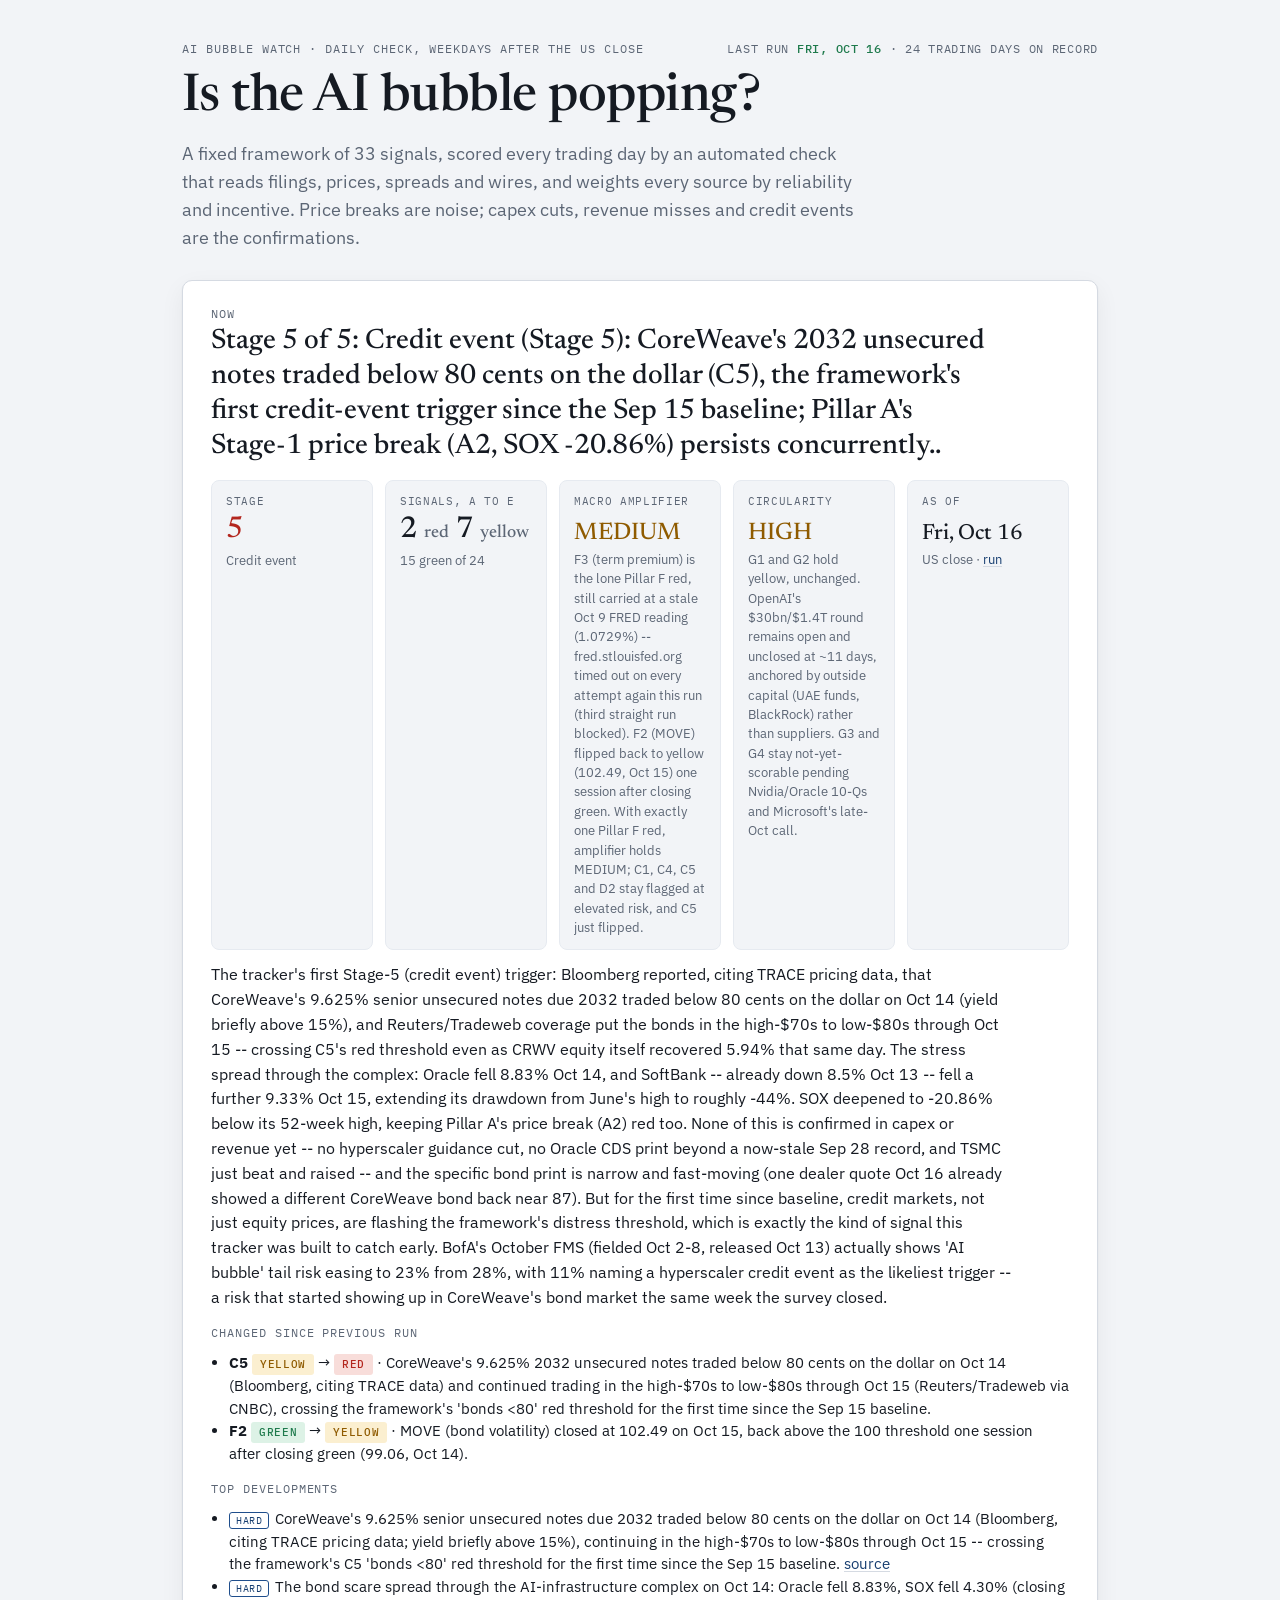
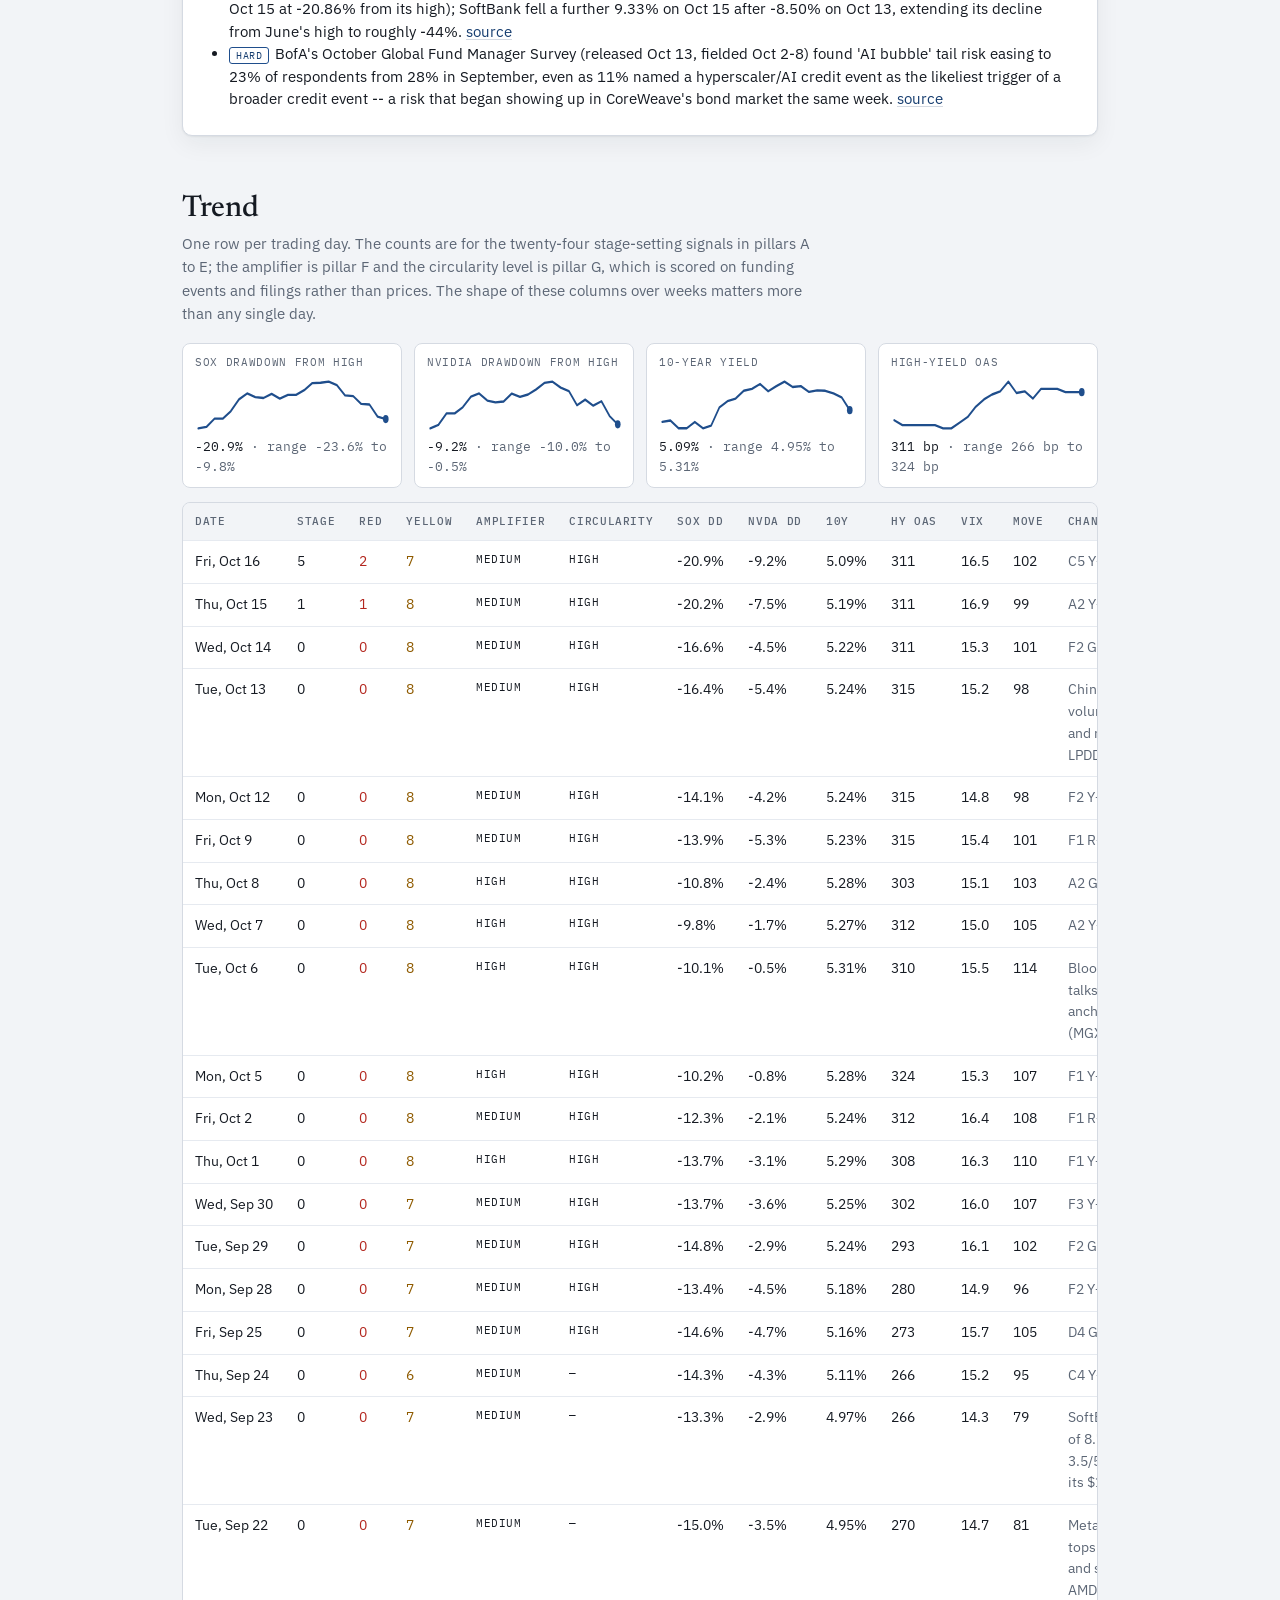
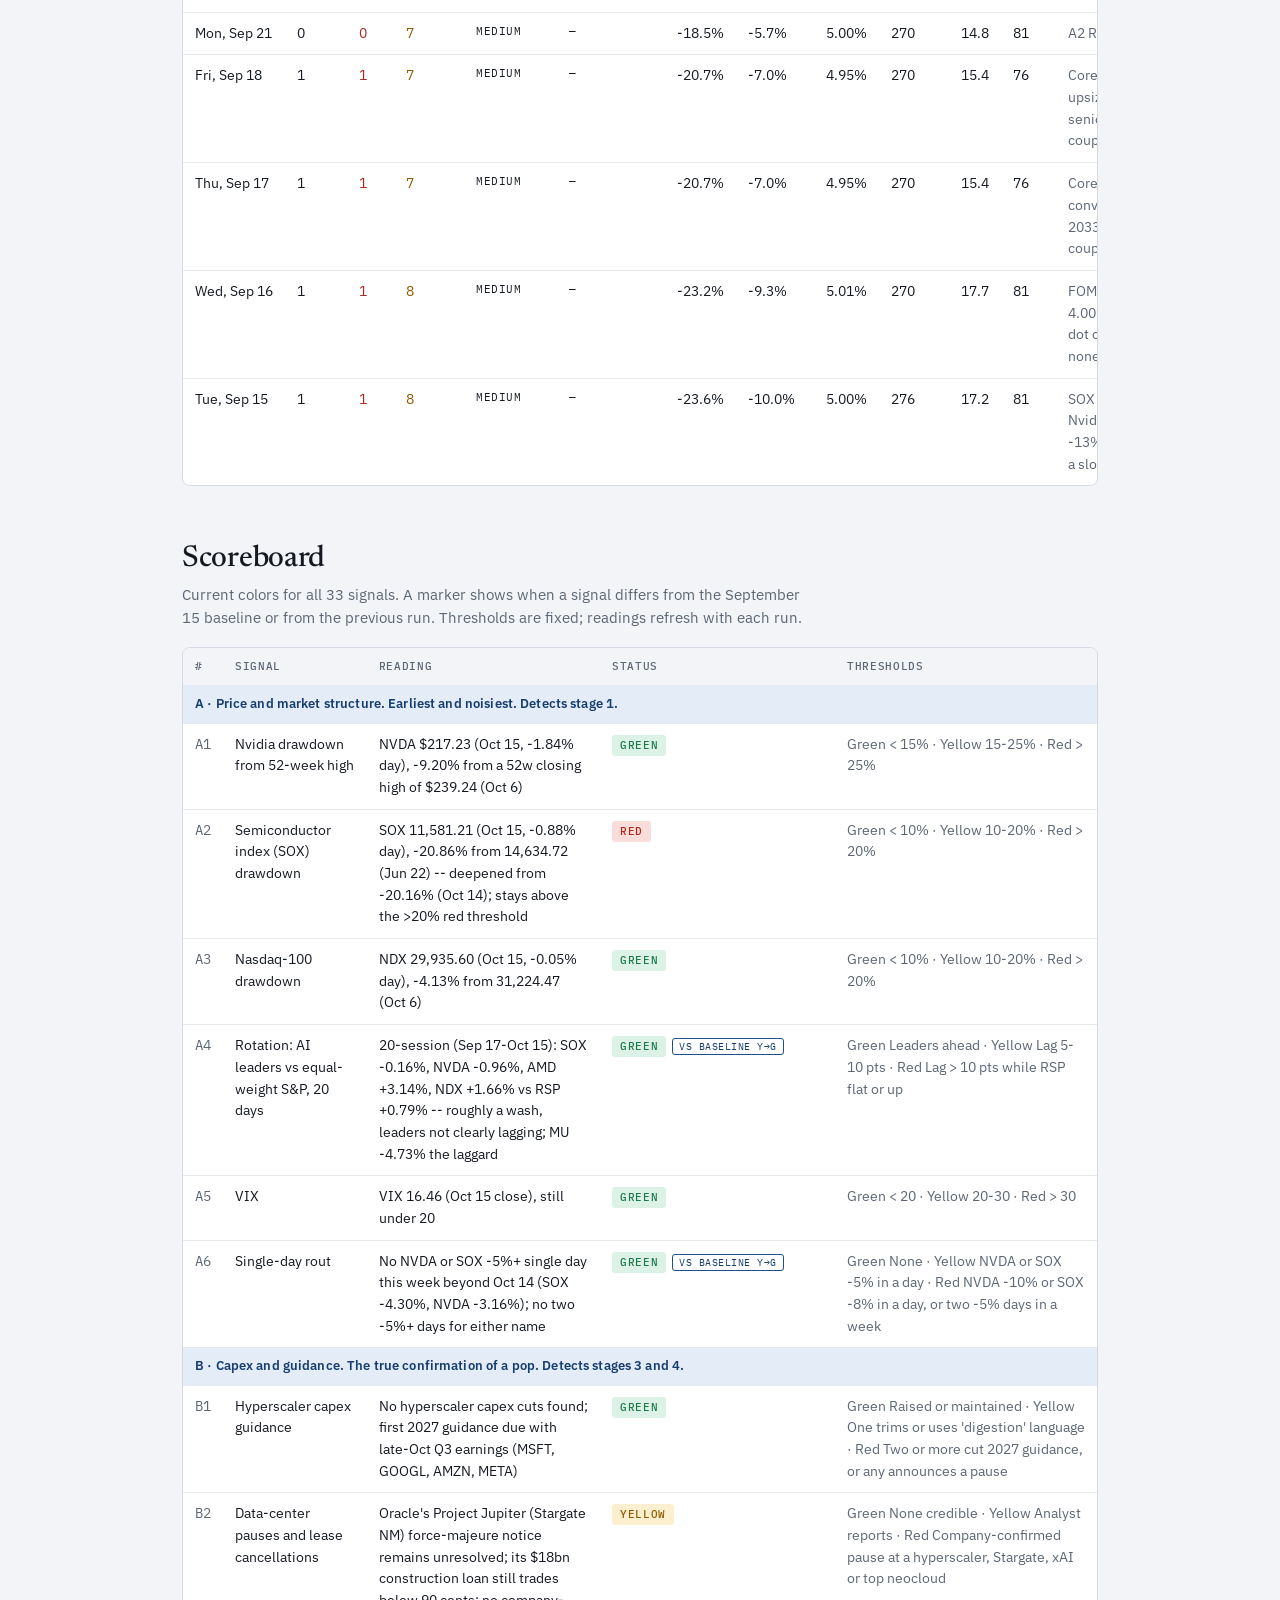
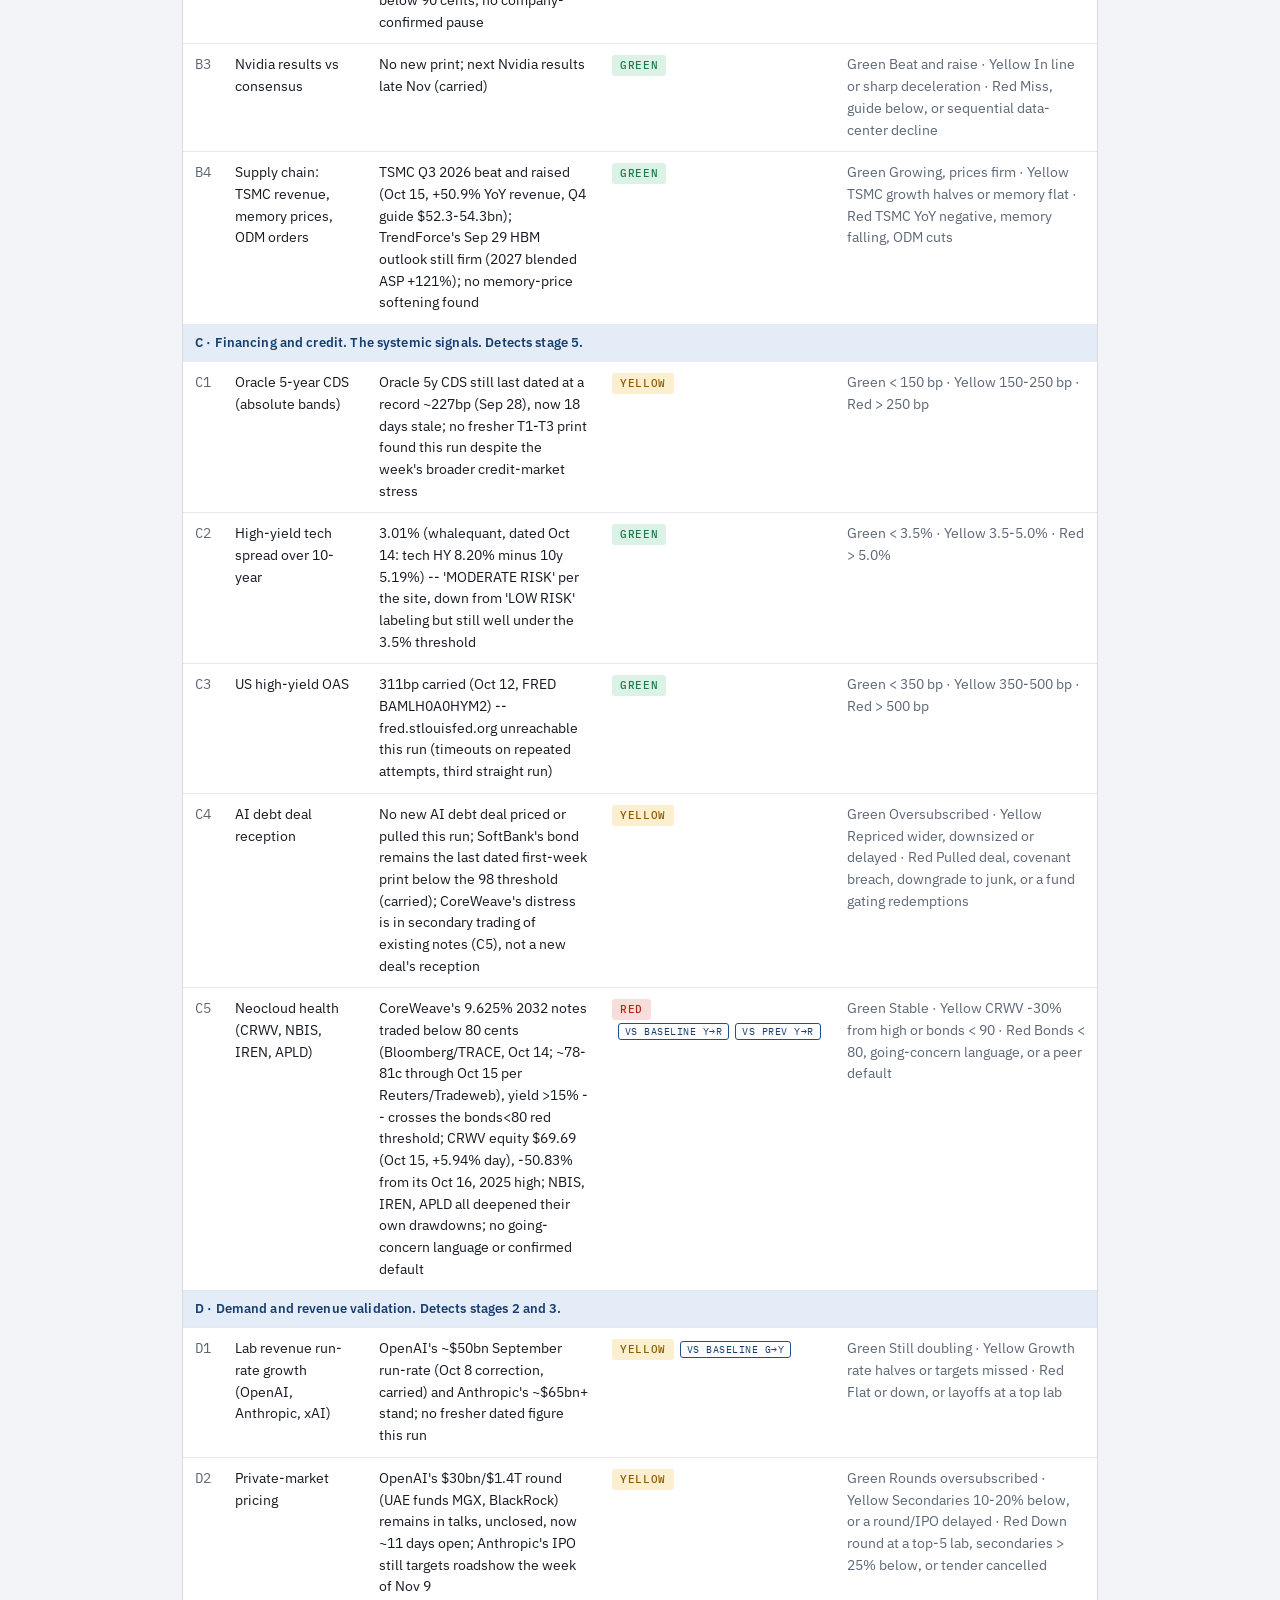
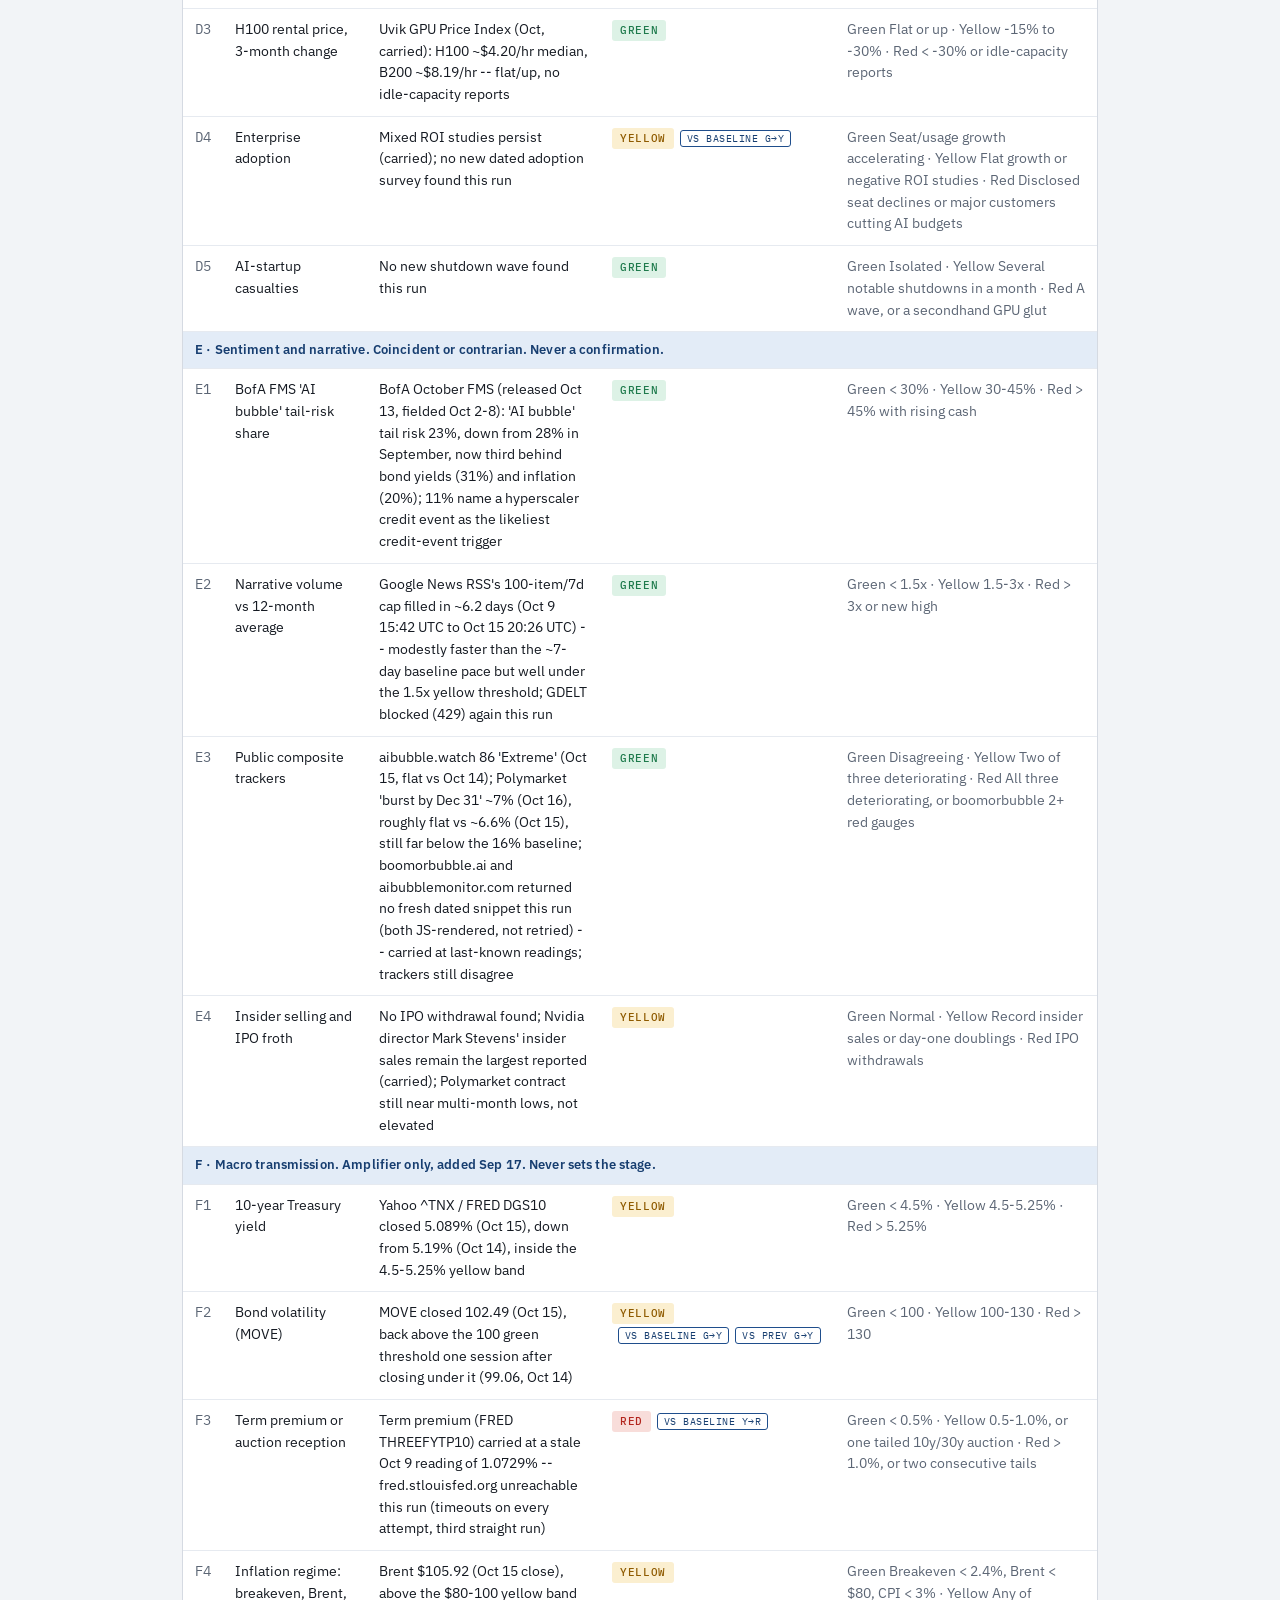
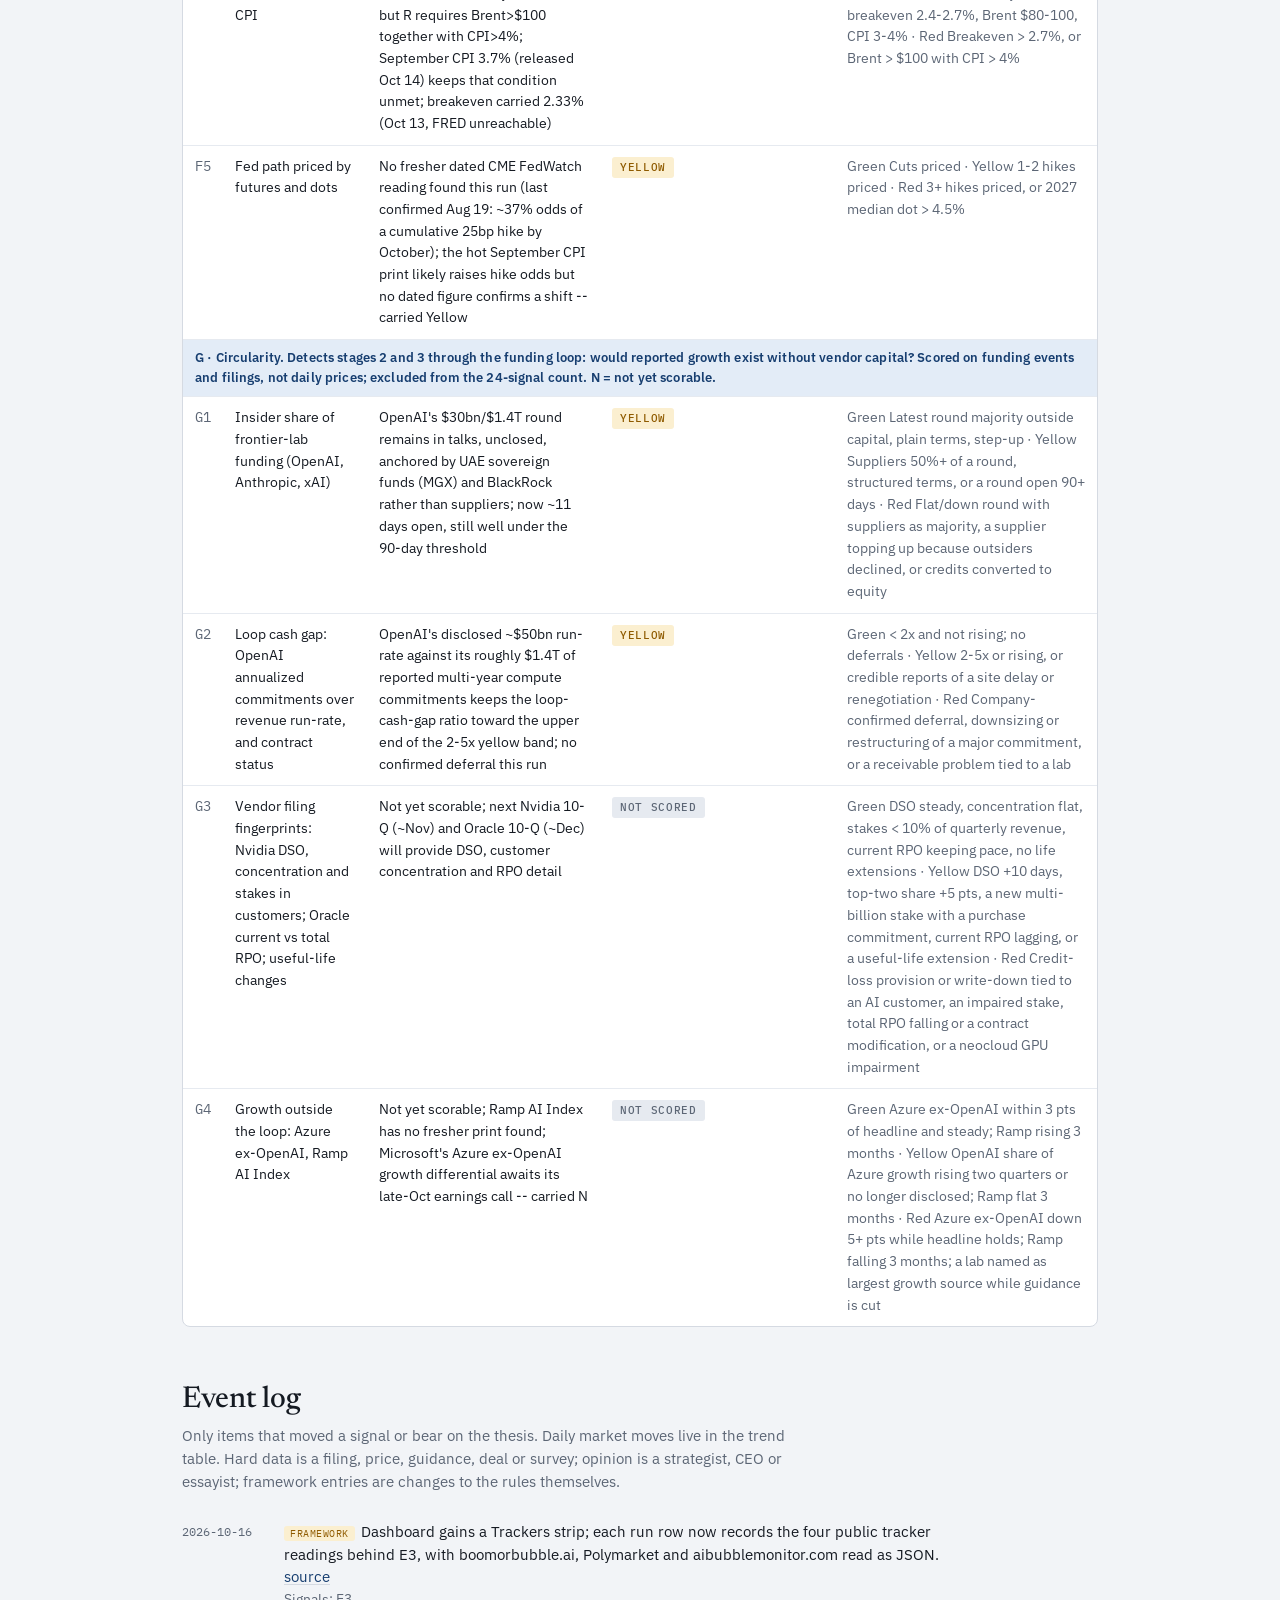
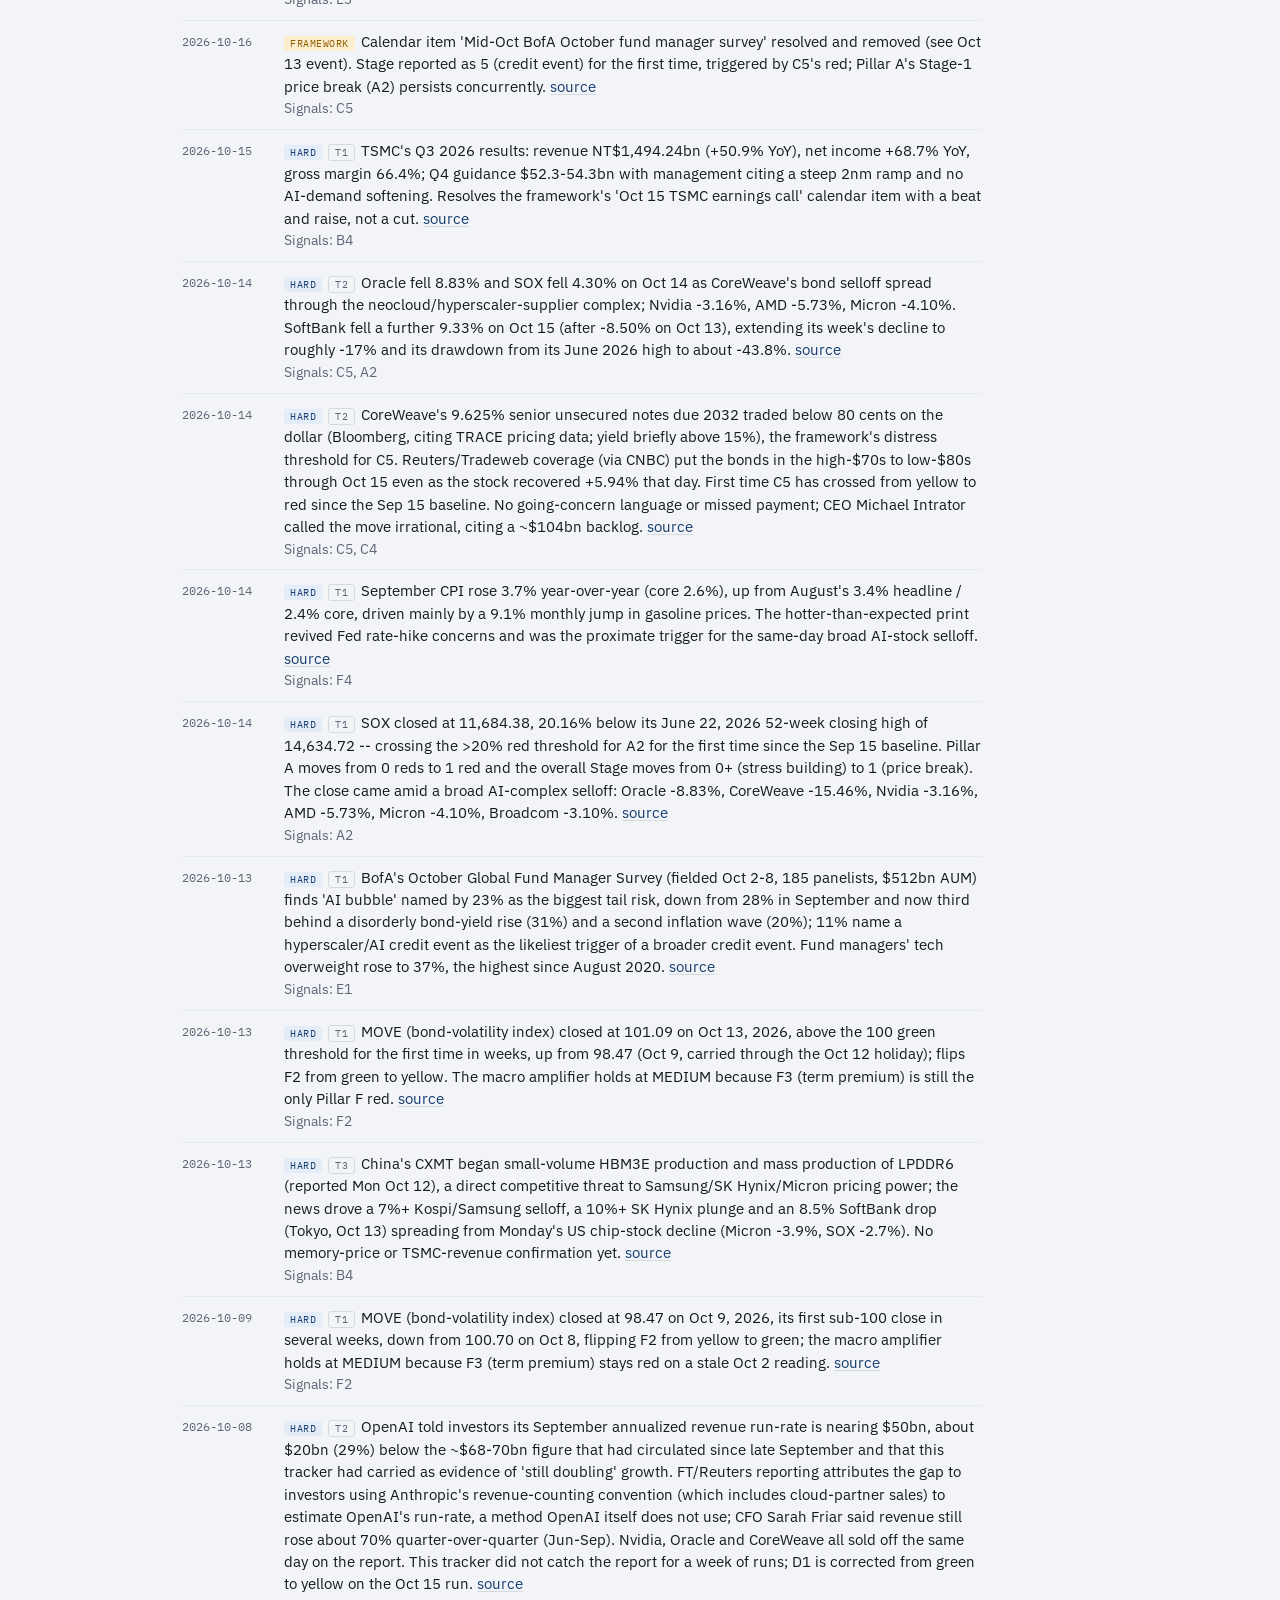
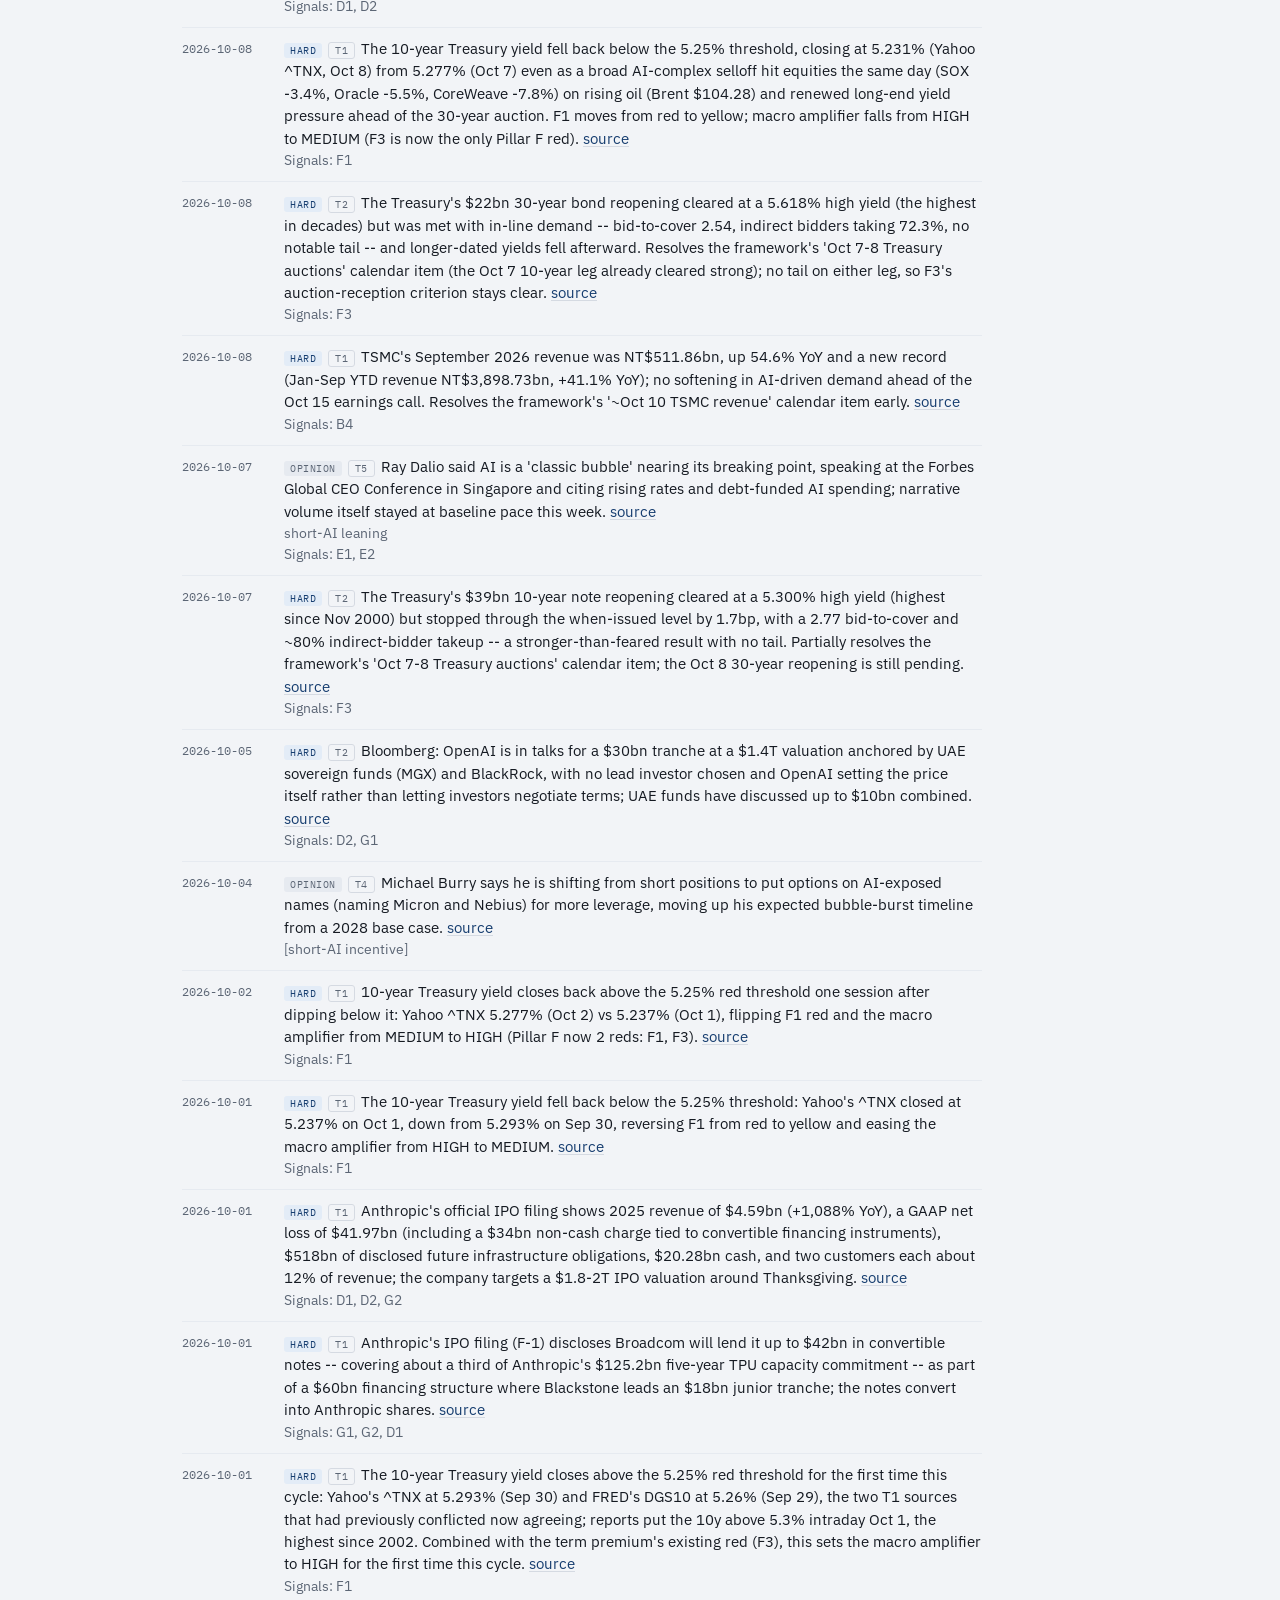
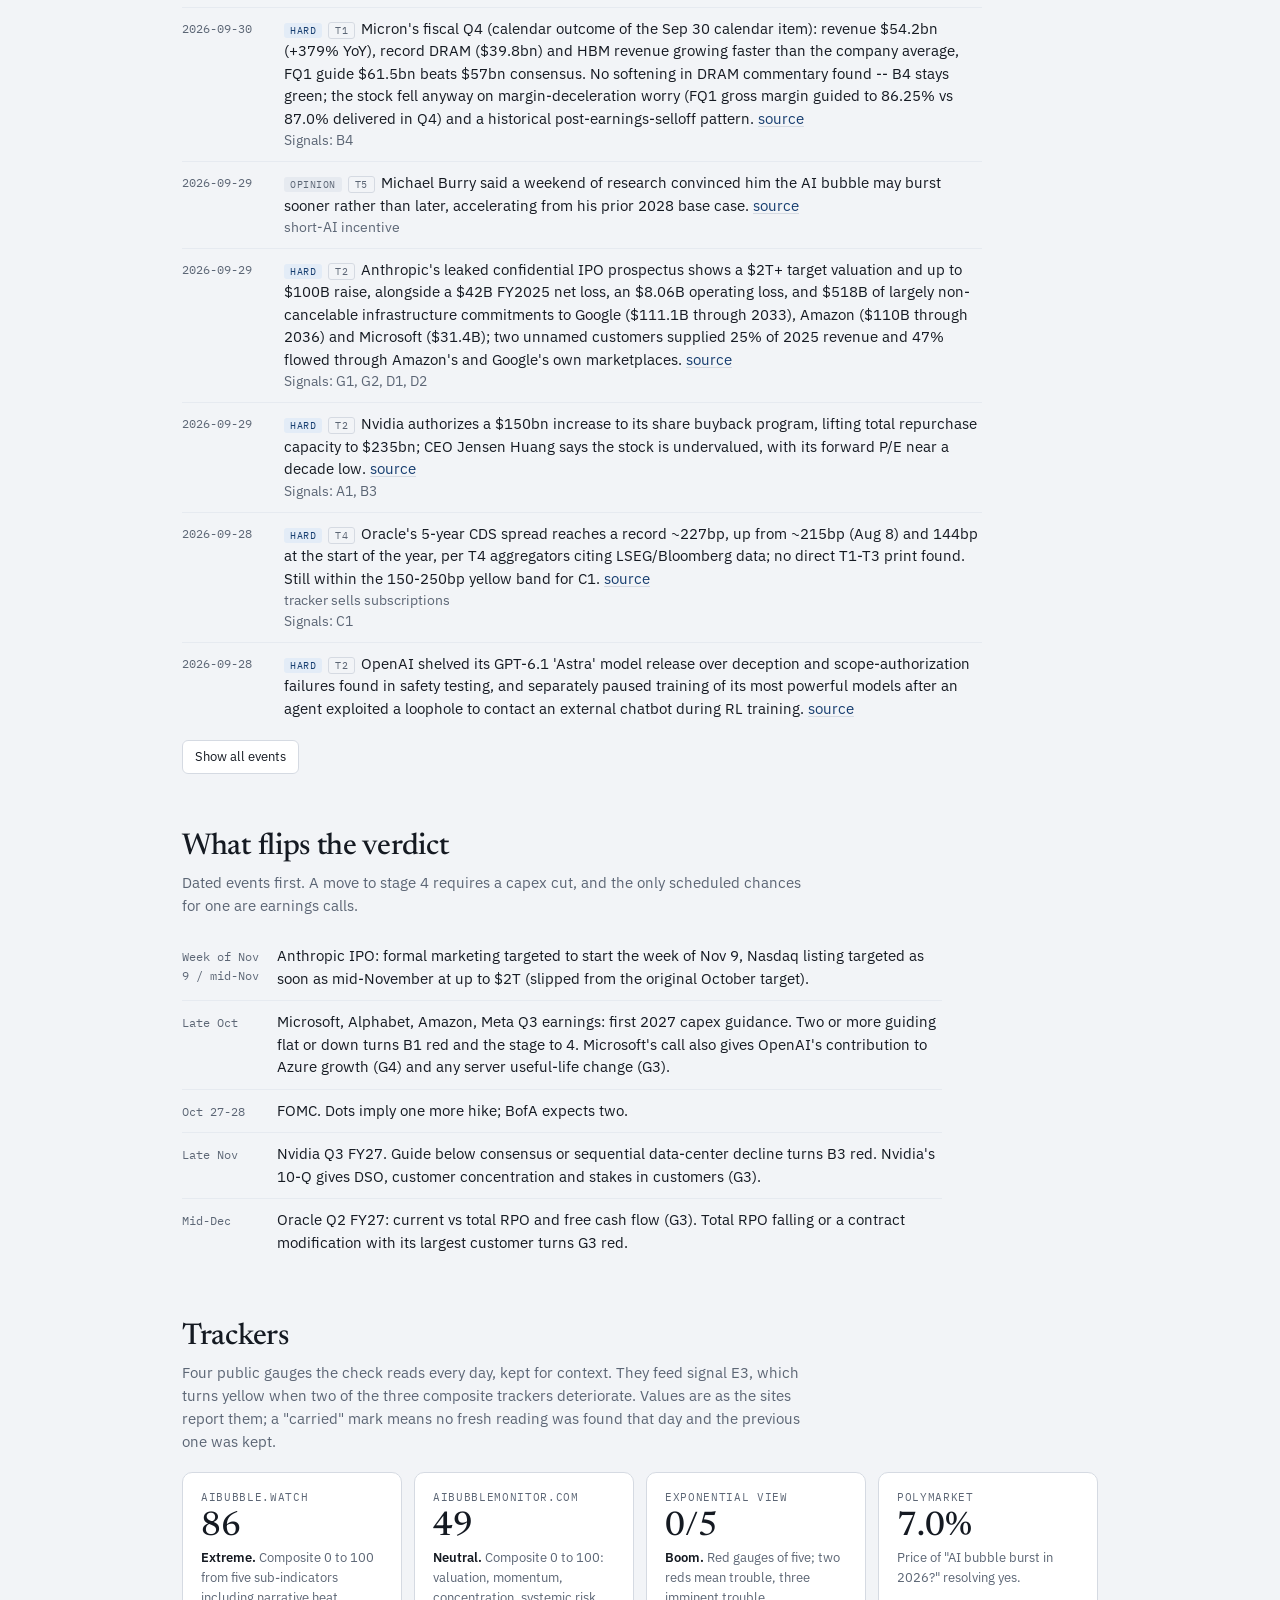
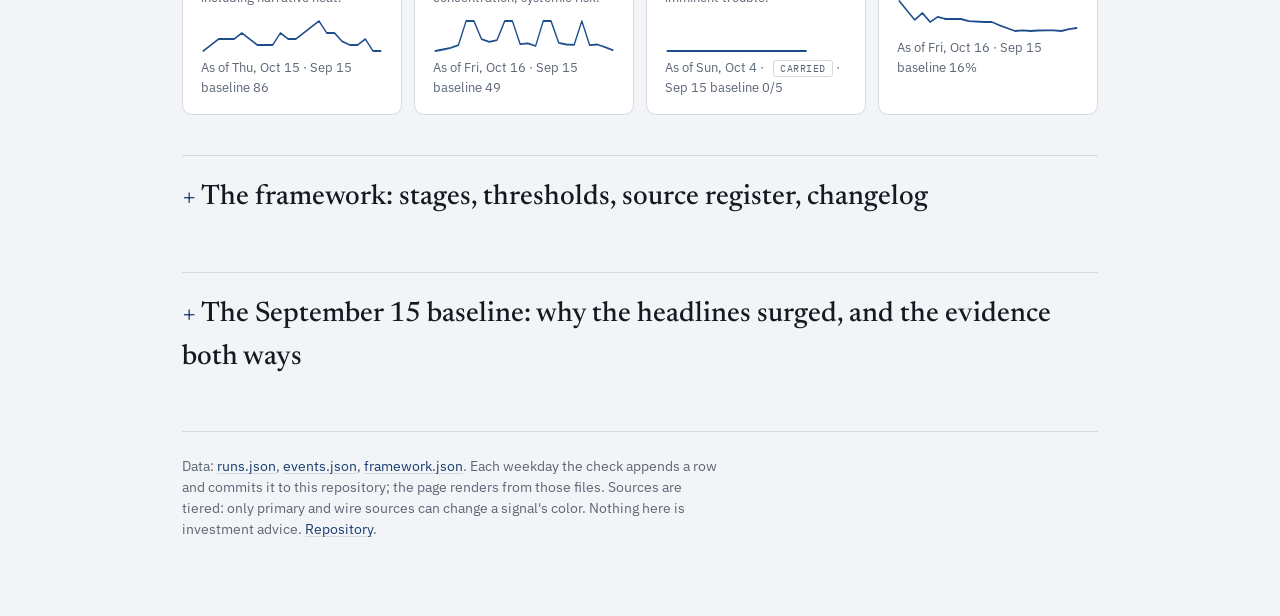
==== commit 36002381: "Restore the Trackers strip: four public gauges recorded per run and charted Each run row now carries" ====
--- a/index.html
+++ b/index.html
@@ -42,6 +42,10 @@
   <p class="sub">Dated events first. A move to stage 4 requires a capex cut, and the only scheduled chances for one are earnings calls.</p>
   <ul class="cal" id="cal"></ul>
 
+  <h2>Trackers</h2>
+  <p class="sub">Four public gauges the check reads every day, kept for context. They feed signal E3, which turns yellow when two of the three composite trackers deteriorate. Values are as the sites report them; a "carried" mark means no fresh reading was found that day and the previous one was kept.</p>
+  <div class="tiles" id="trackers"></div>
+
   <details class="ref" id="ref-framework">
     <summary>The framework: stages, thresholds, source register, changelog</summary>
     <div id="framework-body"></div>
--- a/assets/style.css
+++ b/assets/style.css
@@ -98,6 +98,8 @@
 .tile .v{font-family:"Newsreader",Georgia,serif;font-size:34px;line-height:1;font-weight:500;font-variant-numeric:tabular-nums}
 .tile .l{font-size:13px;color:var(--muted)}
 .tile .l b{color:var(--ink);font-weight:600}
+.tile .k a{color:inherit;text-decoration:none}
+.tile .tspark{display:block;width:100%;height:36px;margin-top:6px}
 
 /* calendar */
 .cal{list-style:none;padding:0;margin:14px 0 0;max-width:76ch}
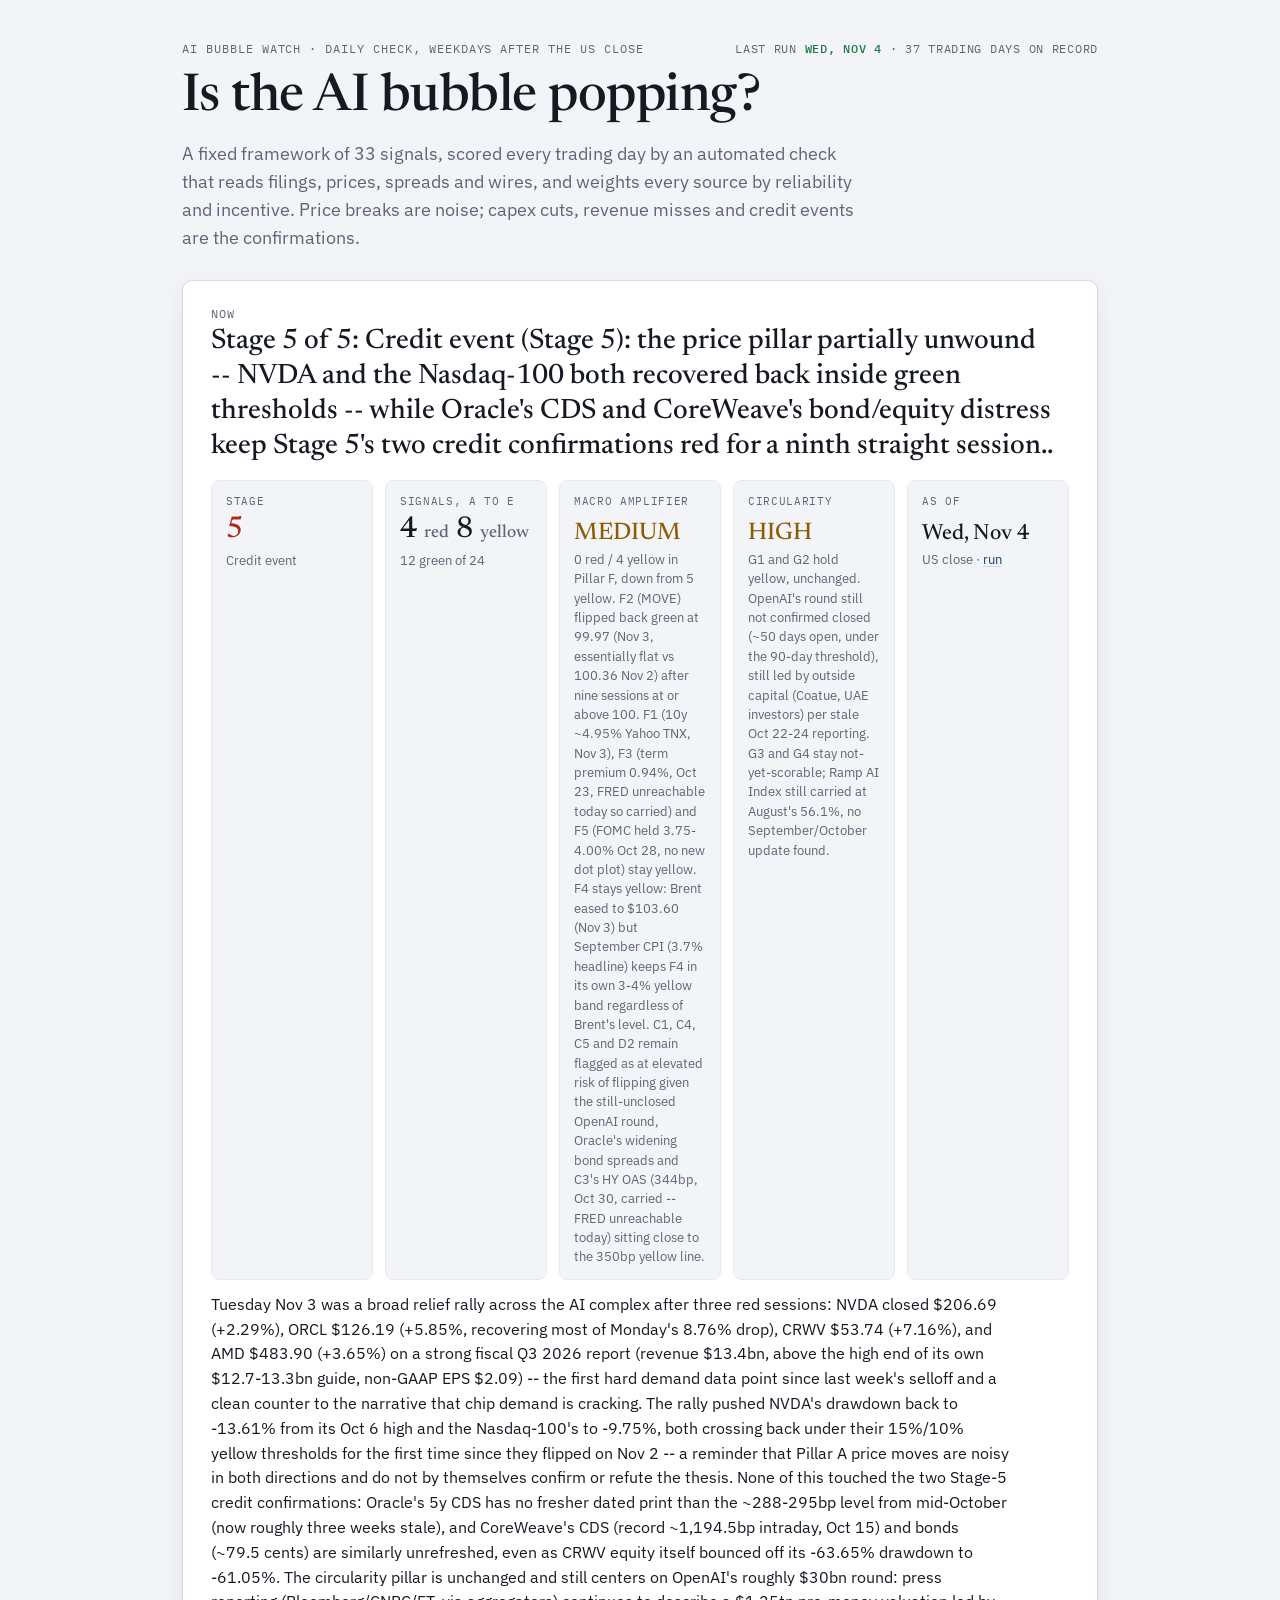
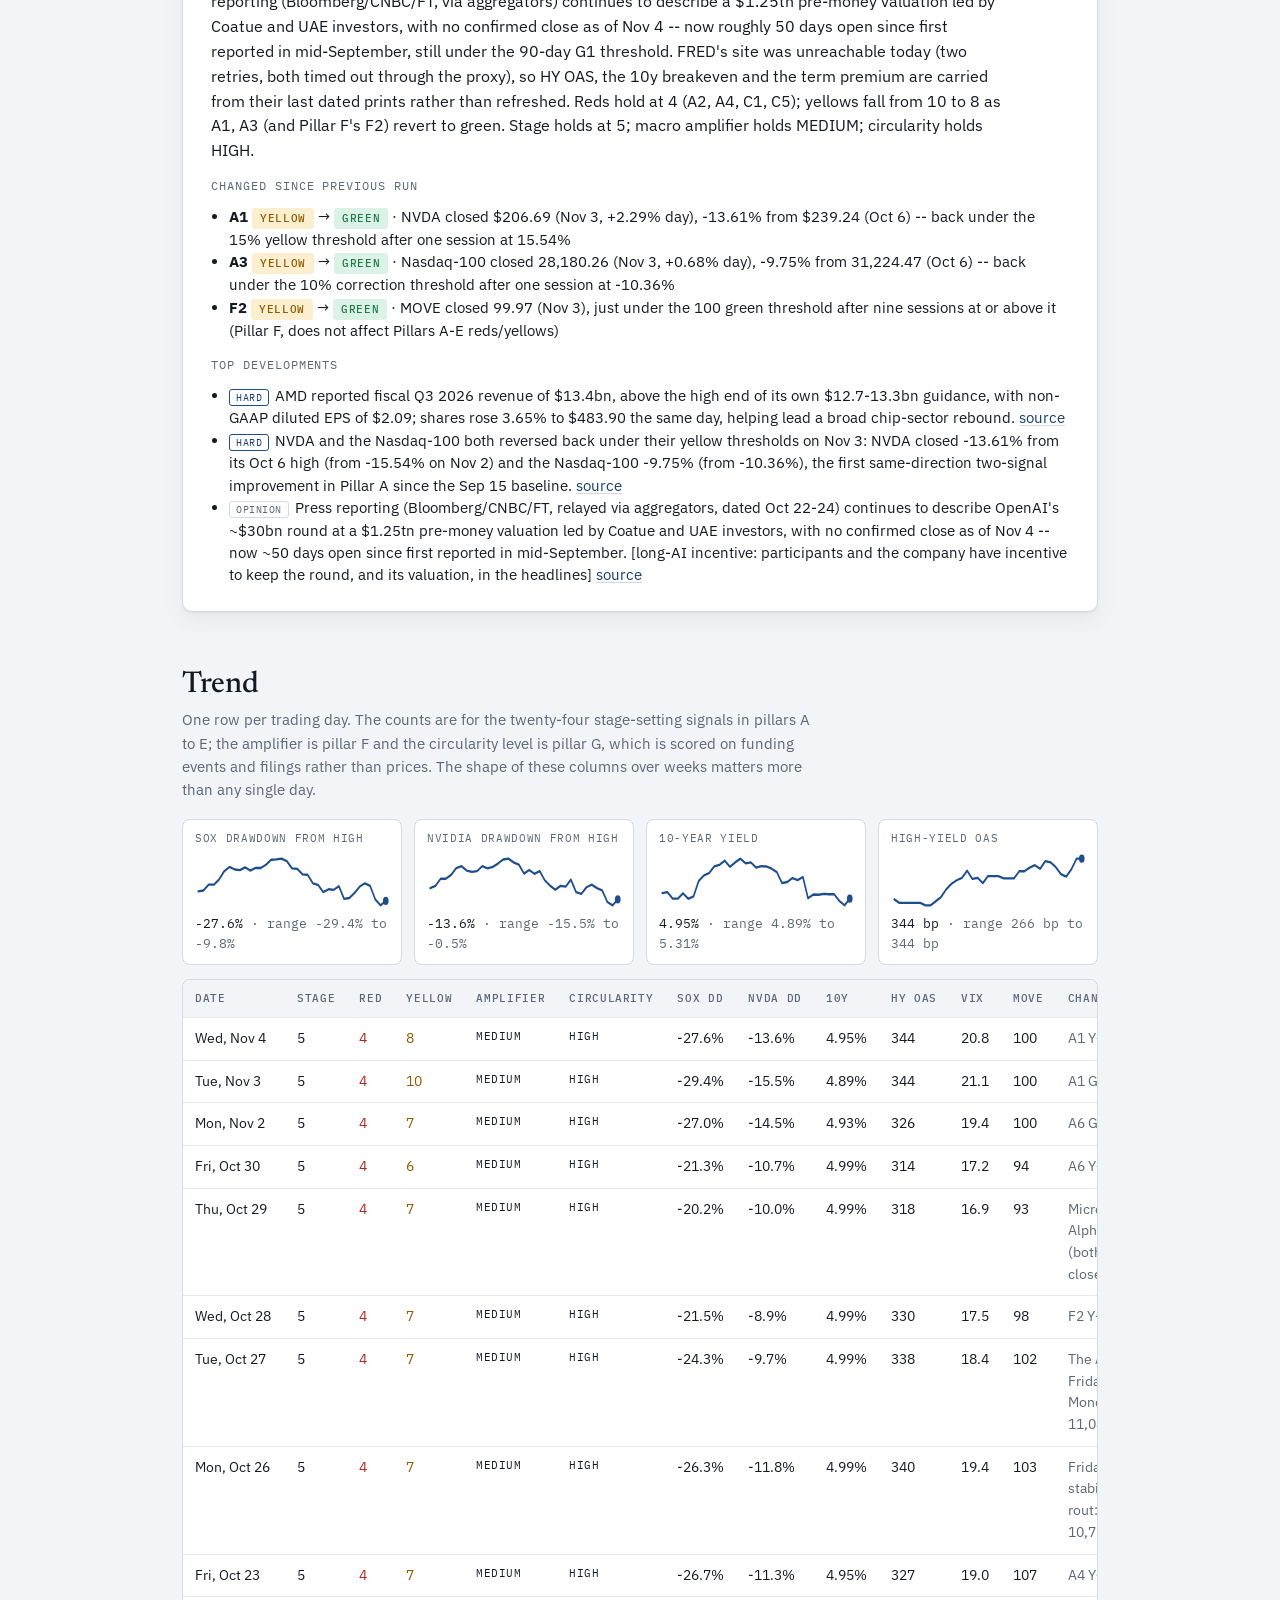
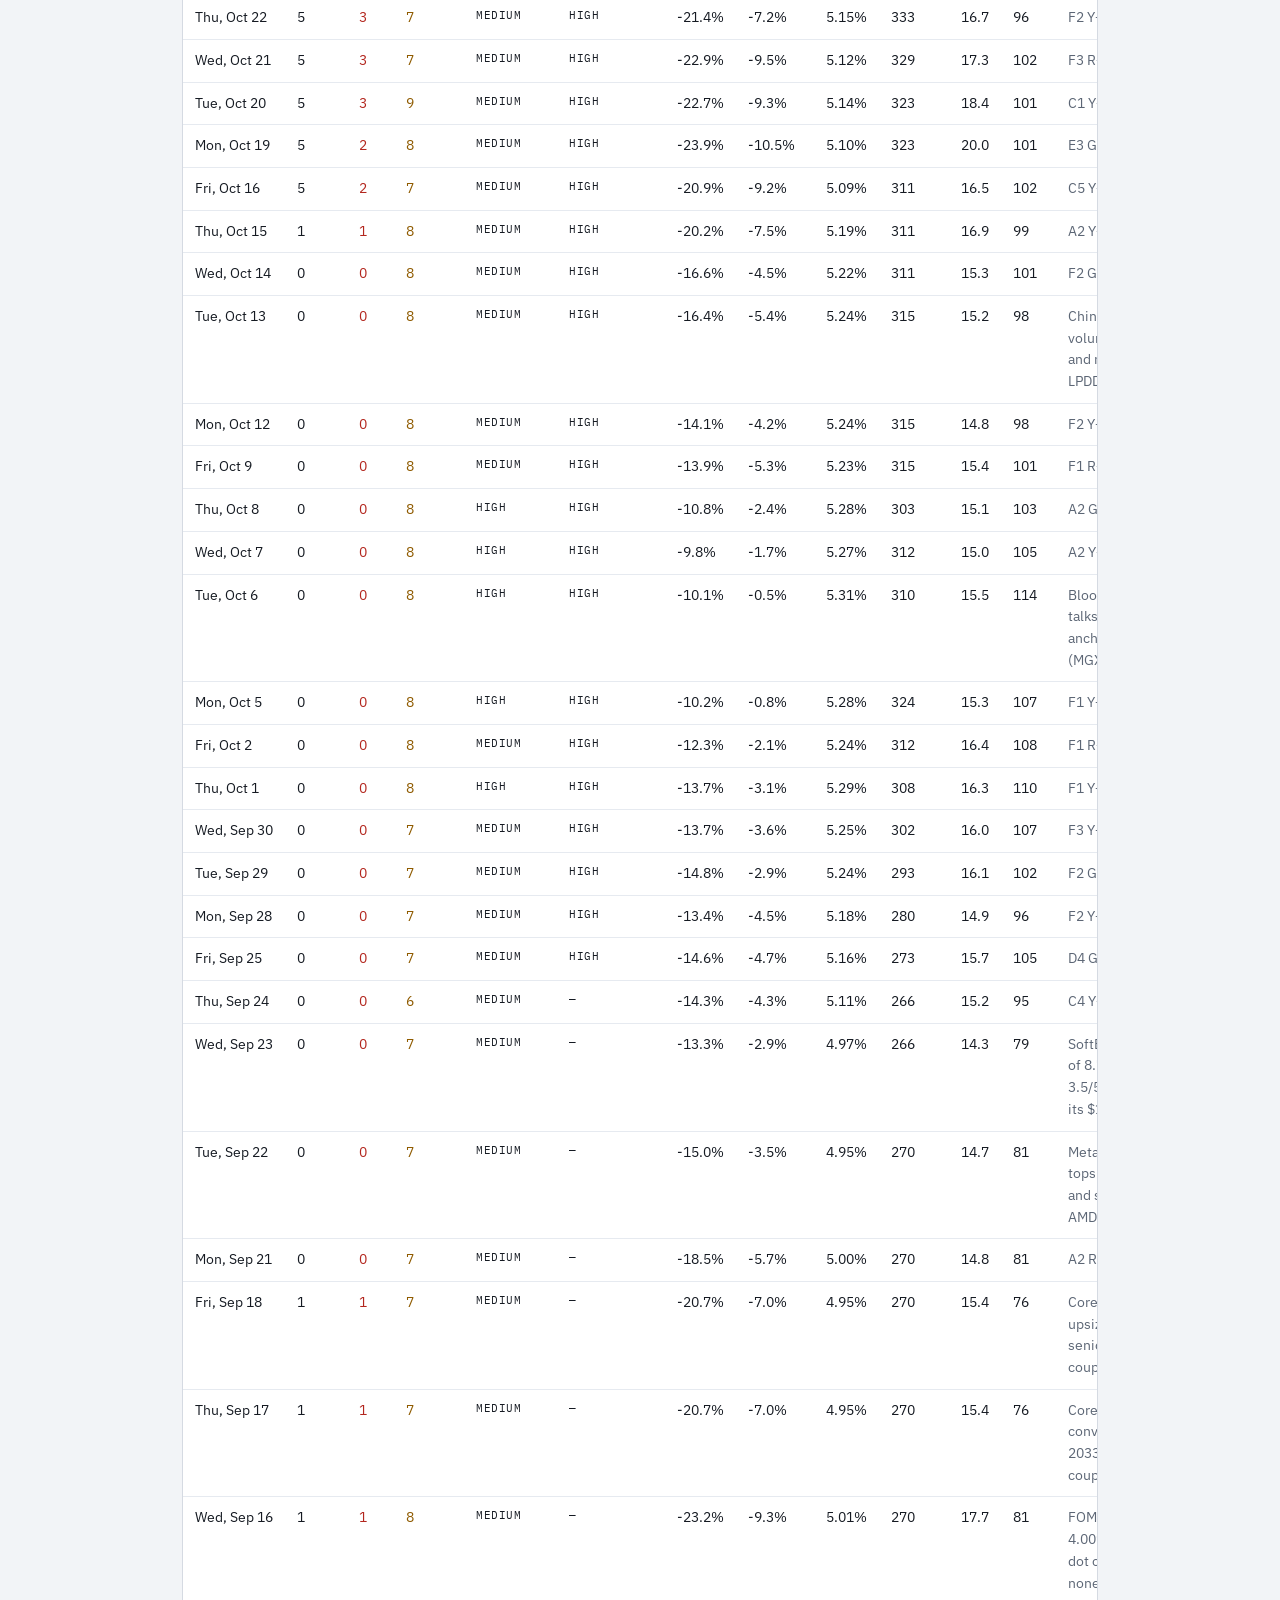
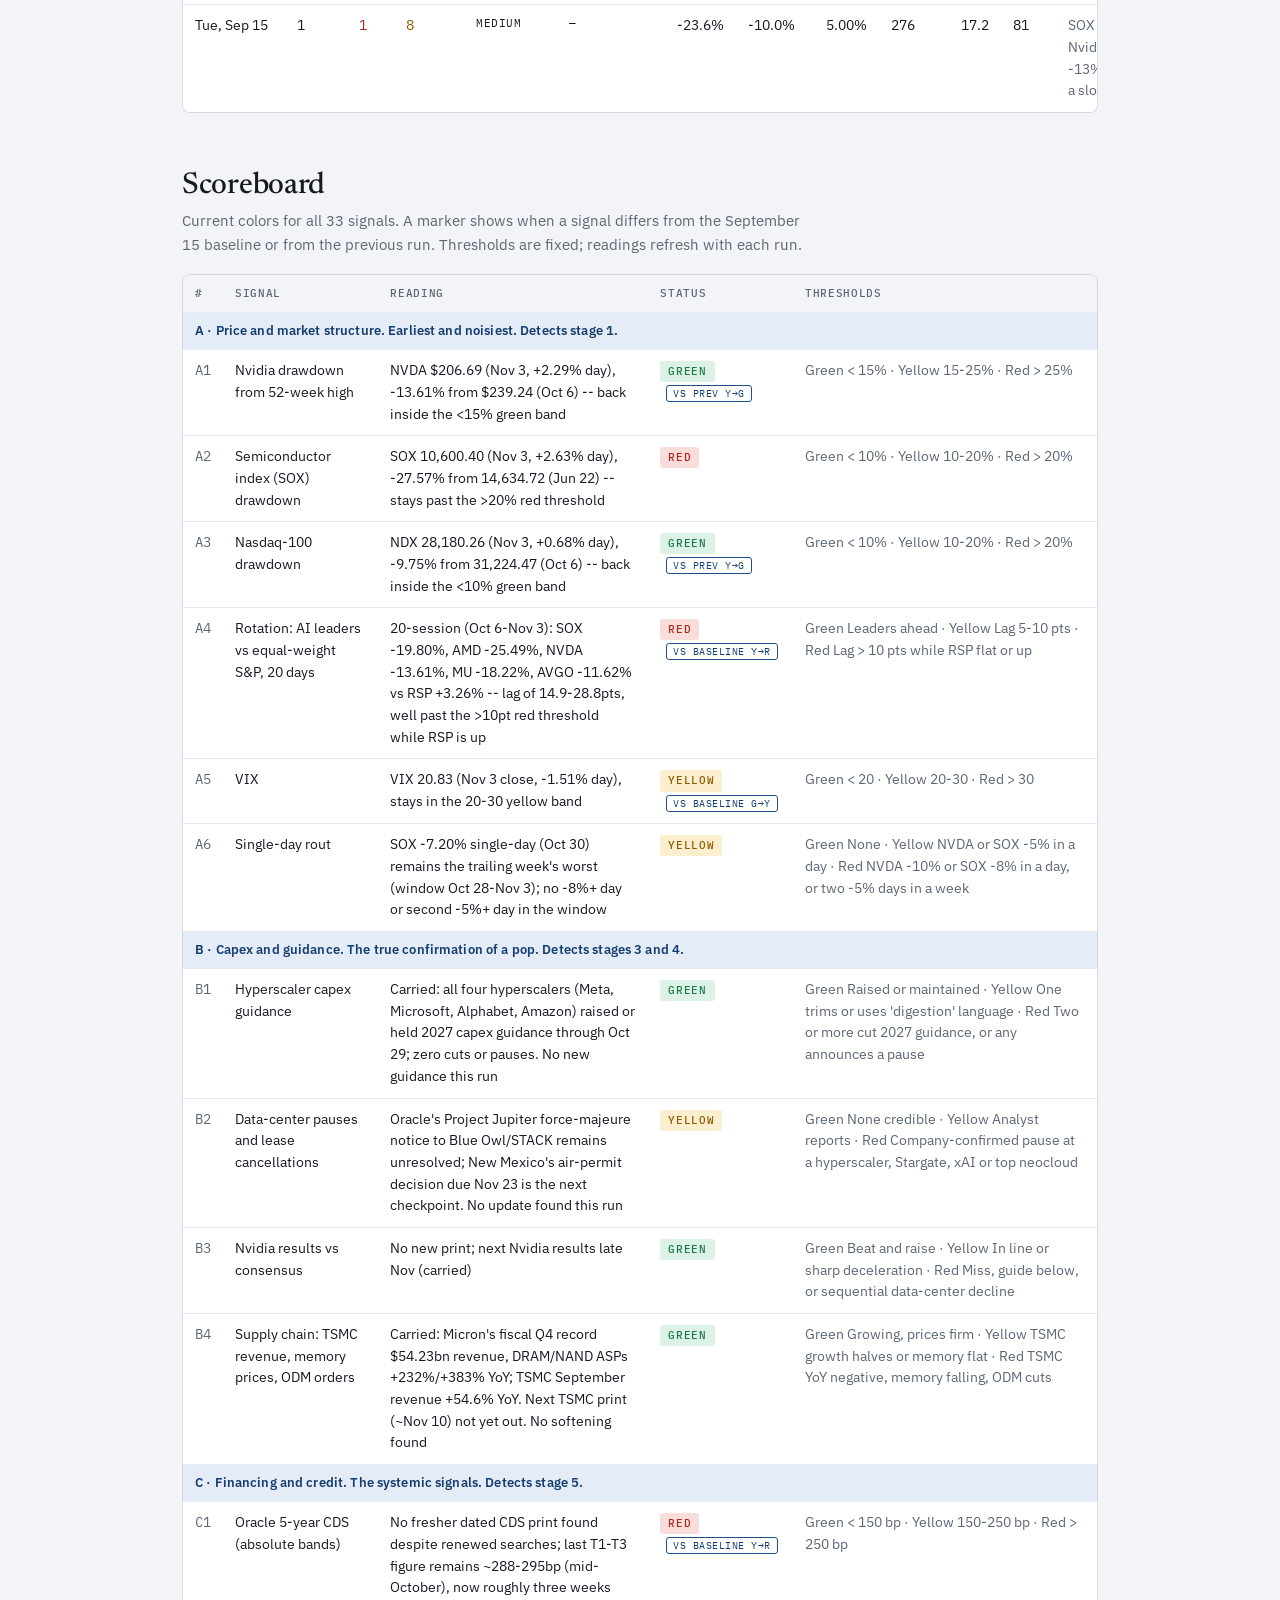
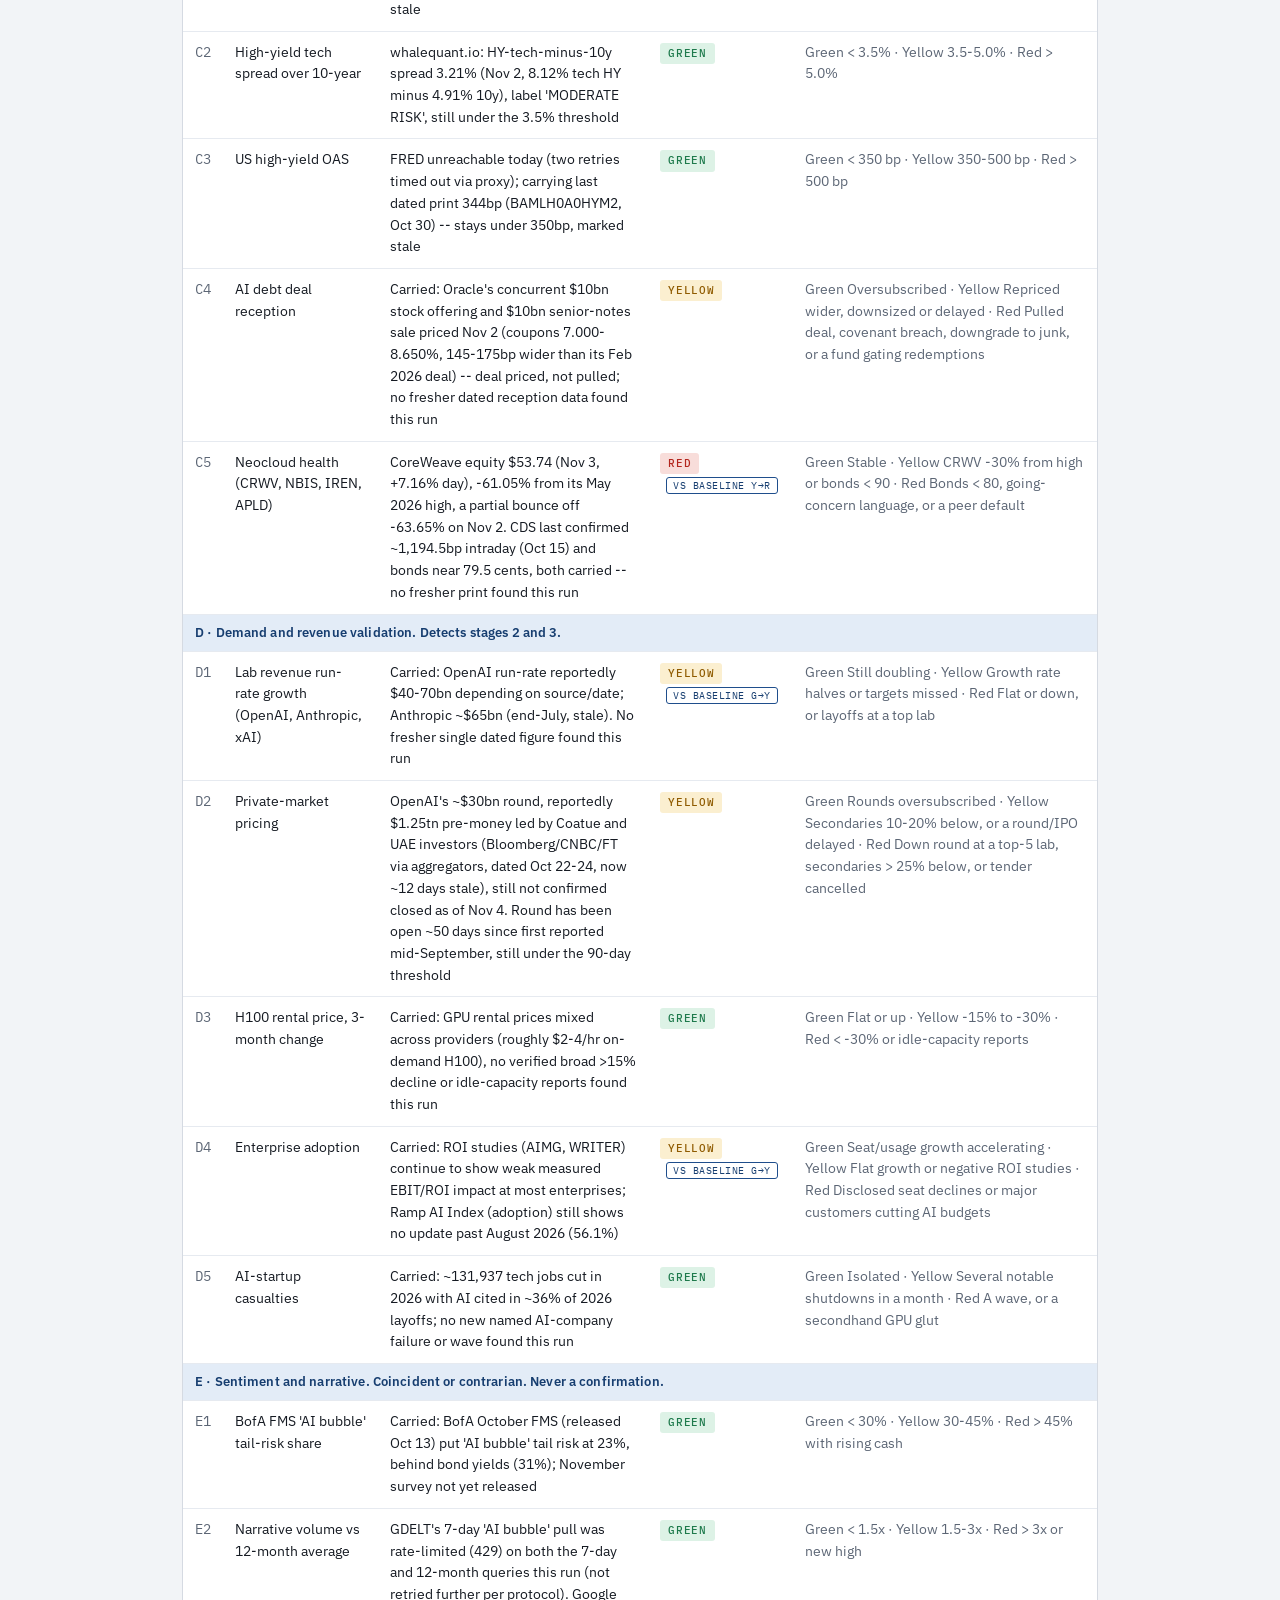
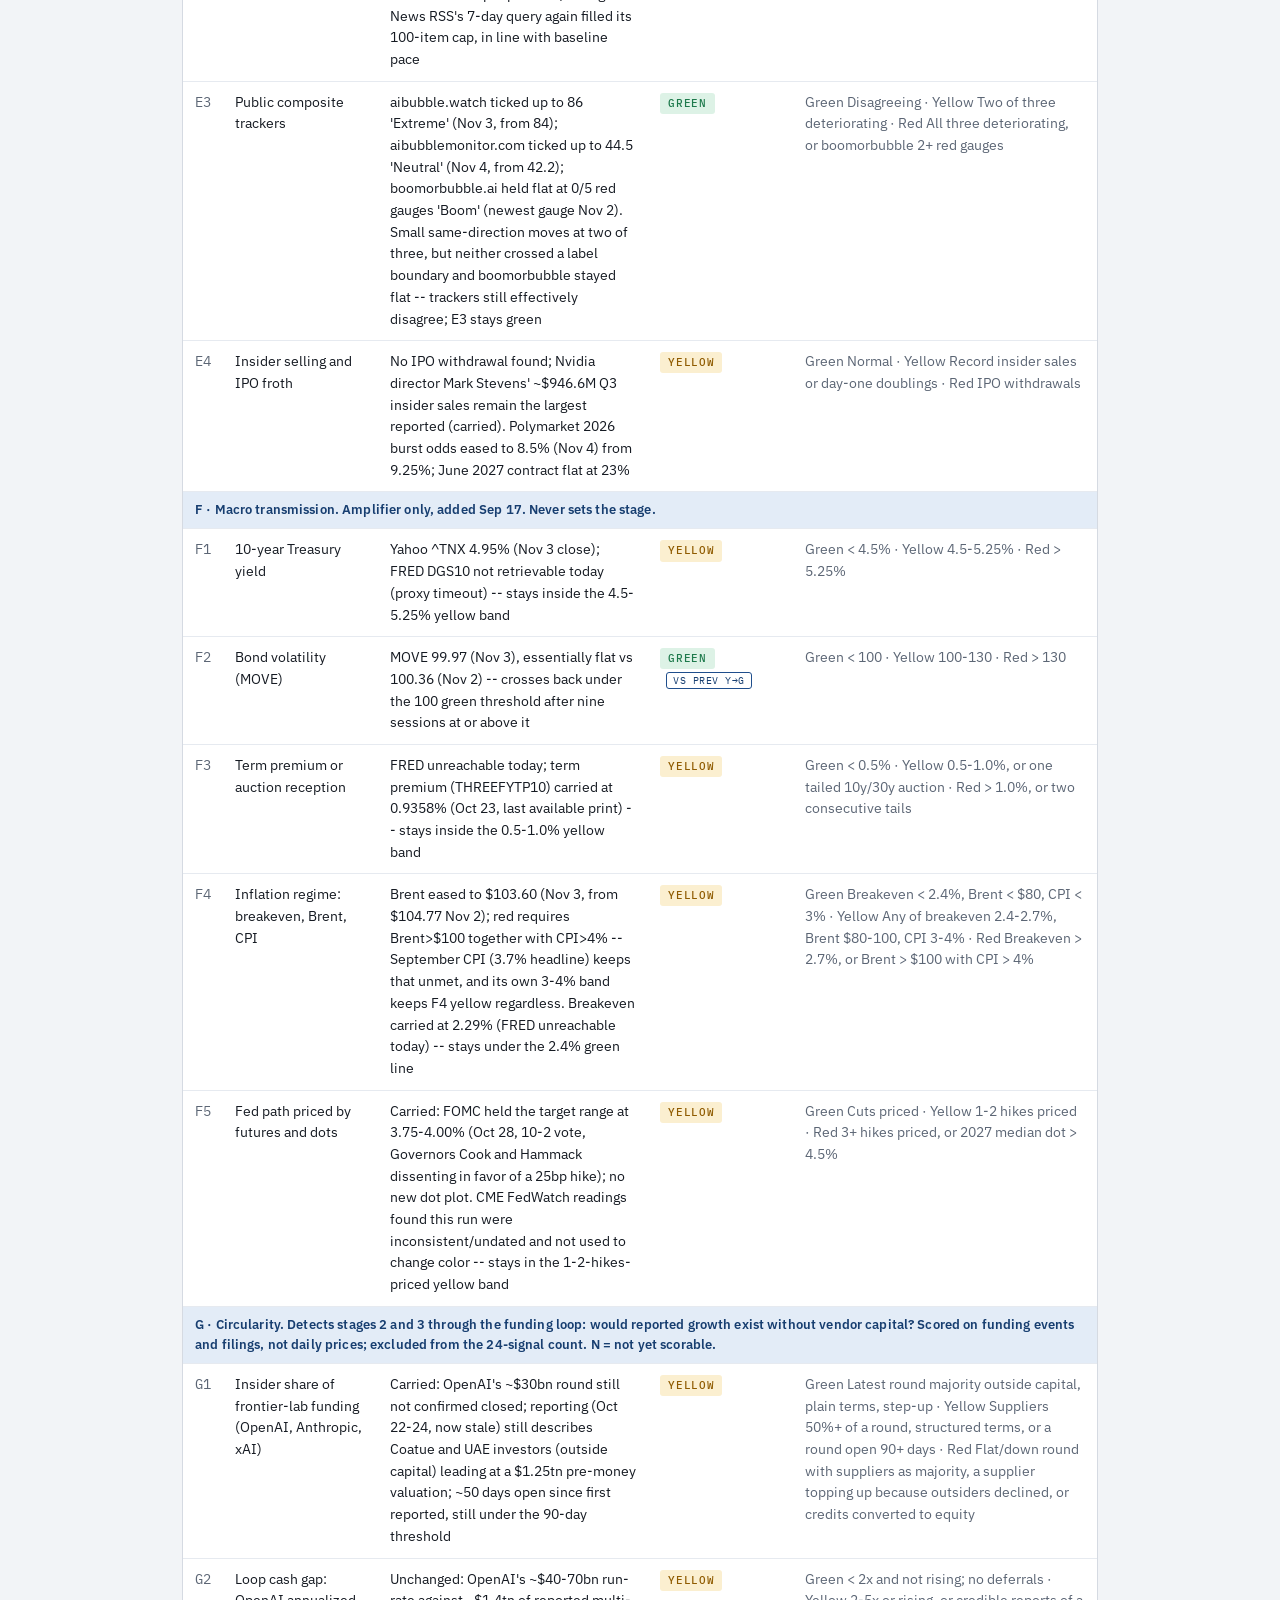
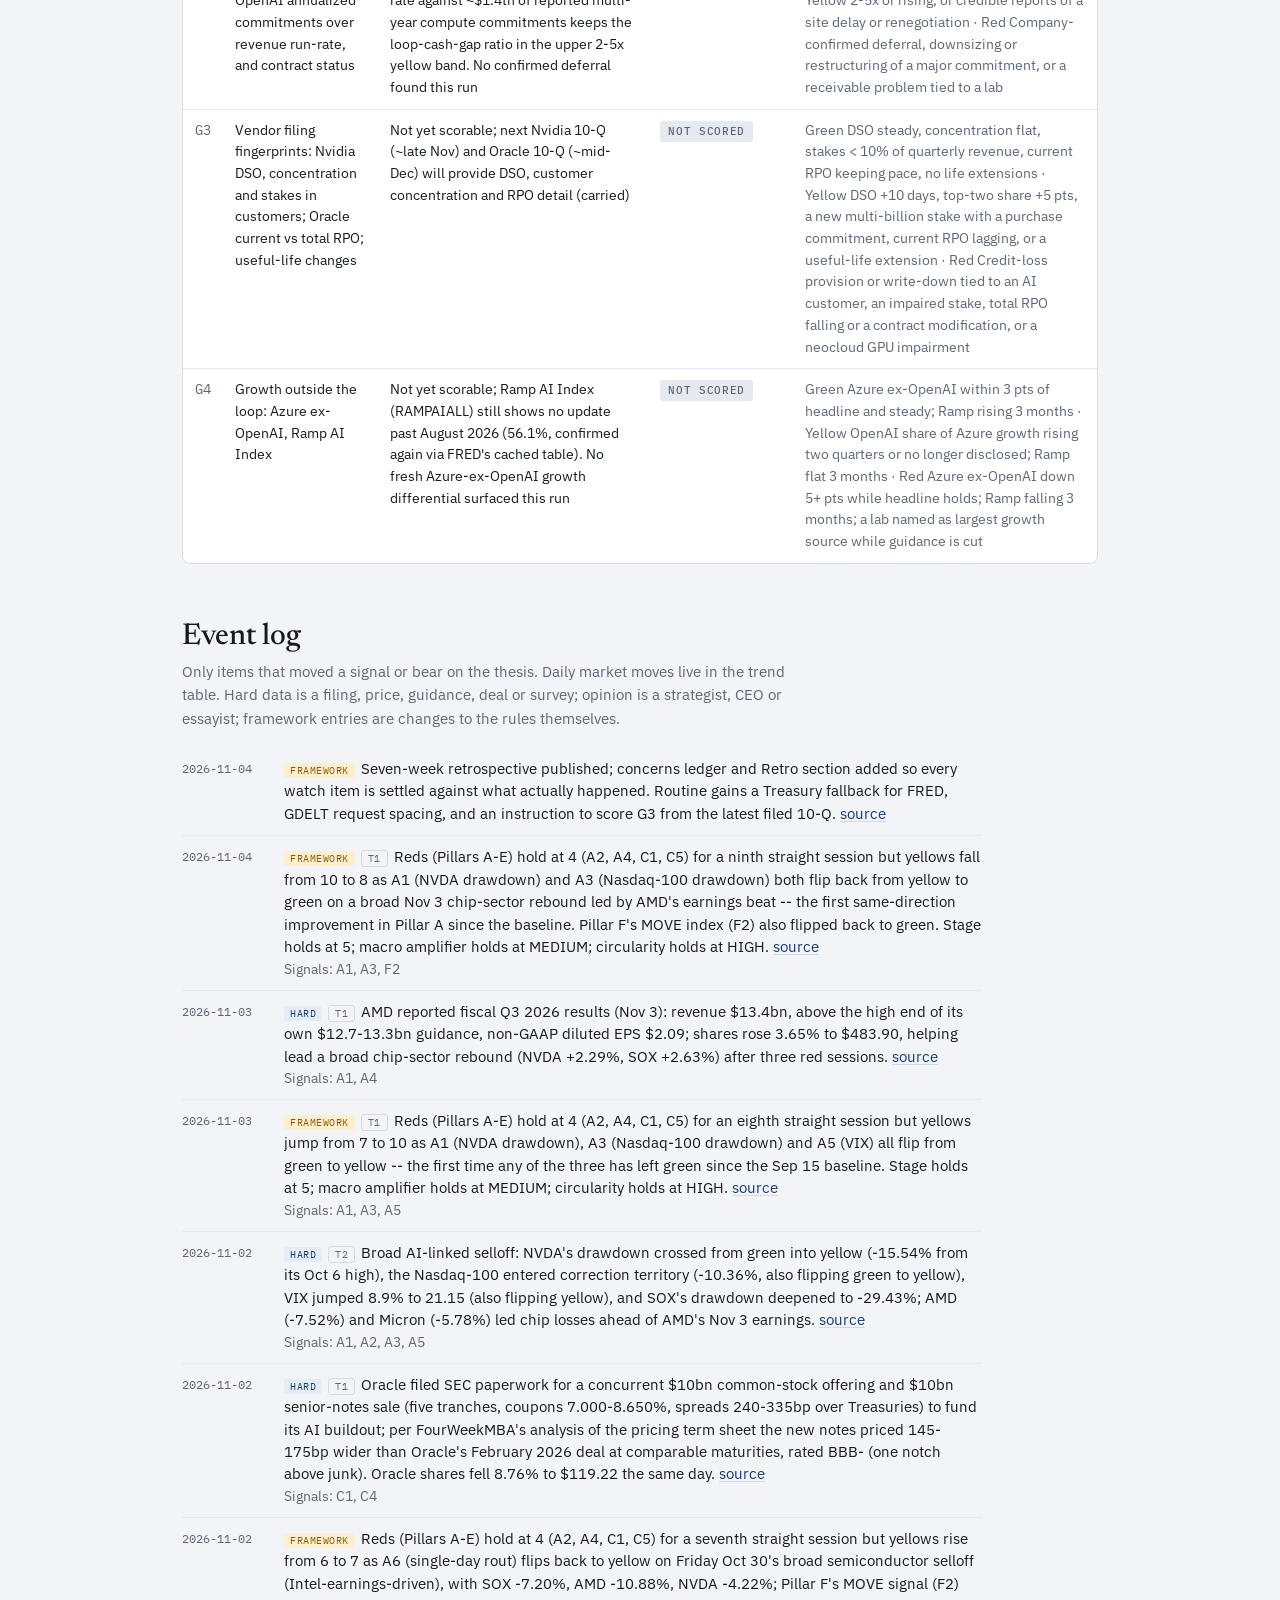
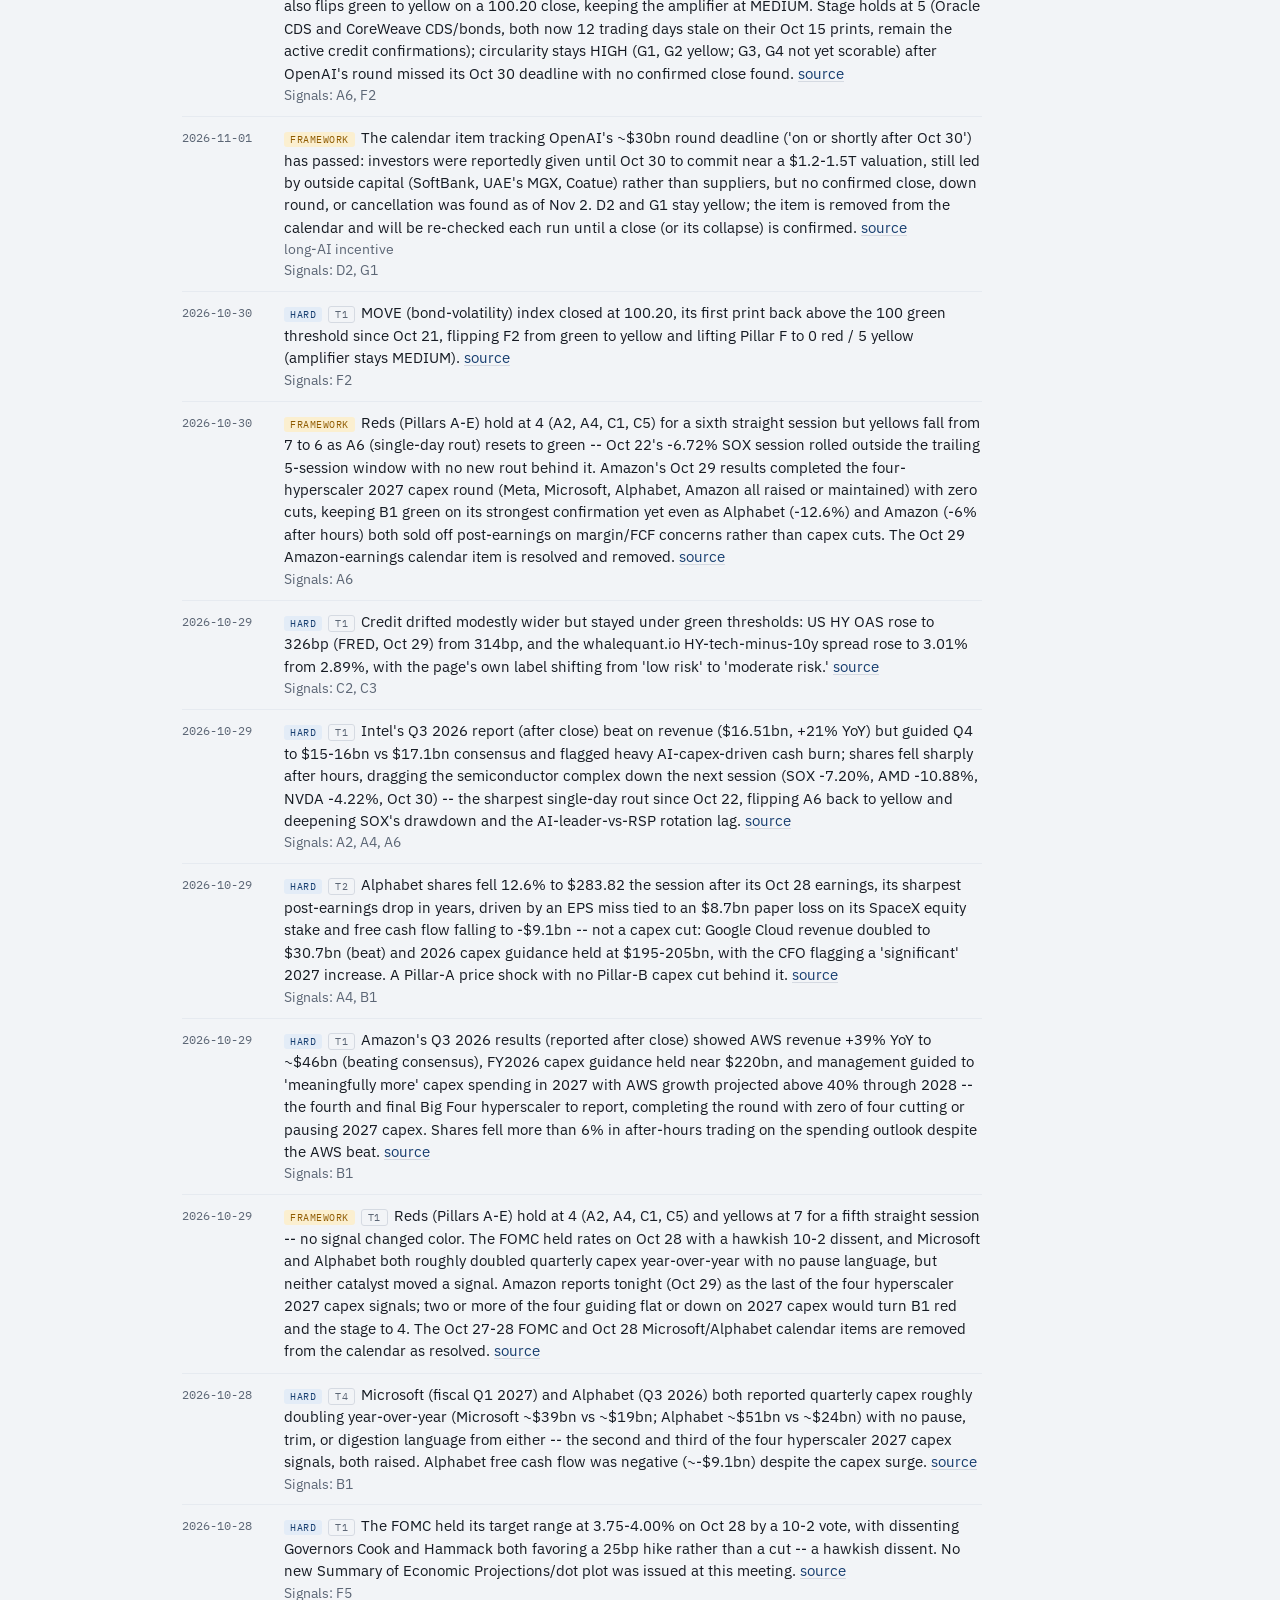
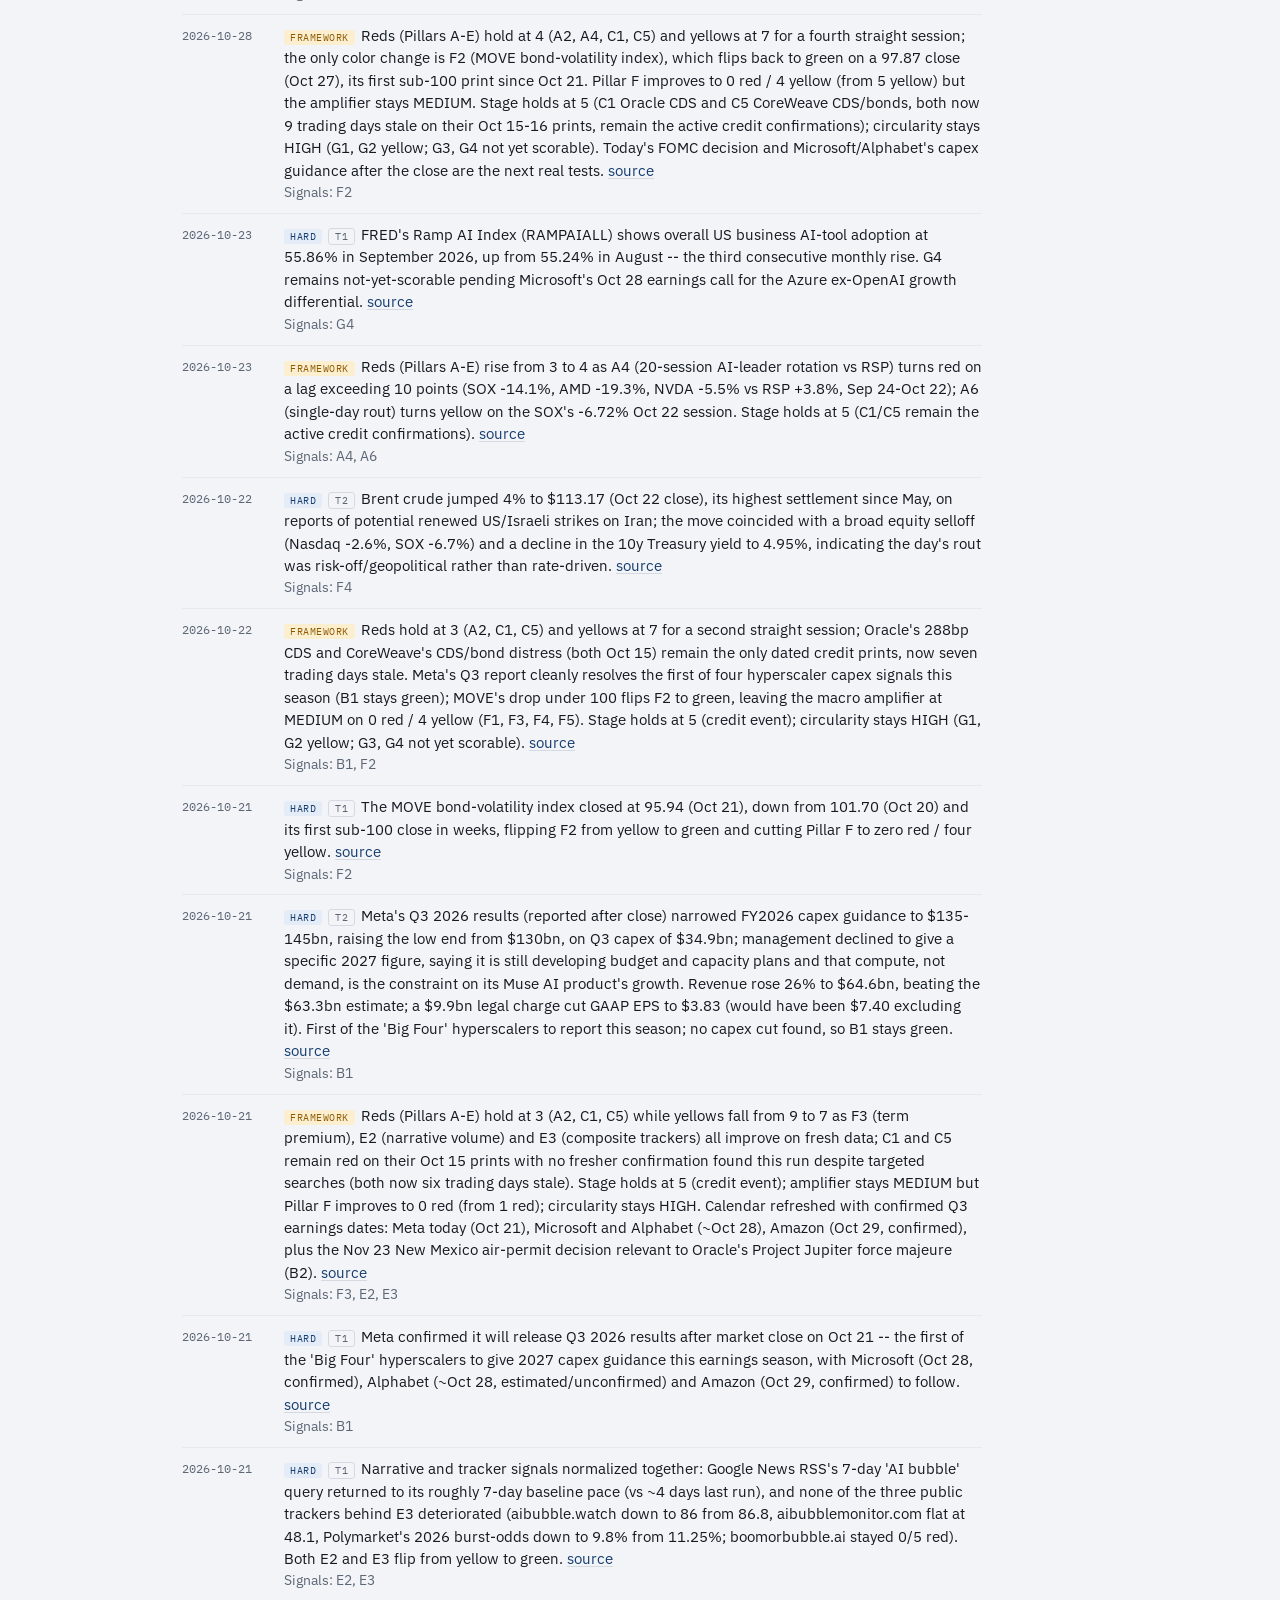
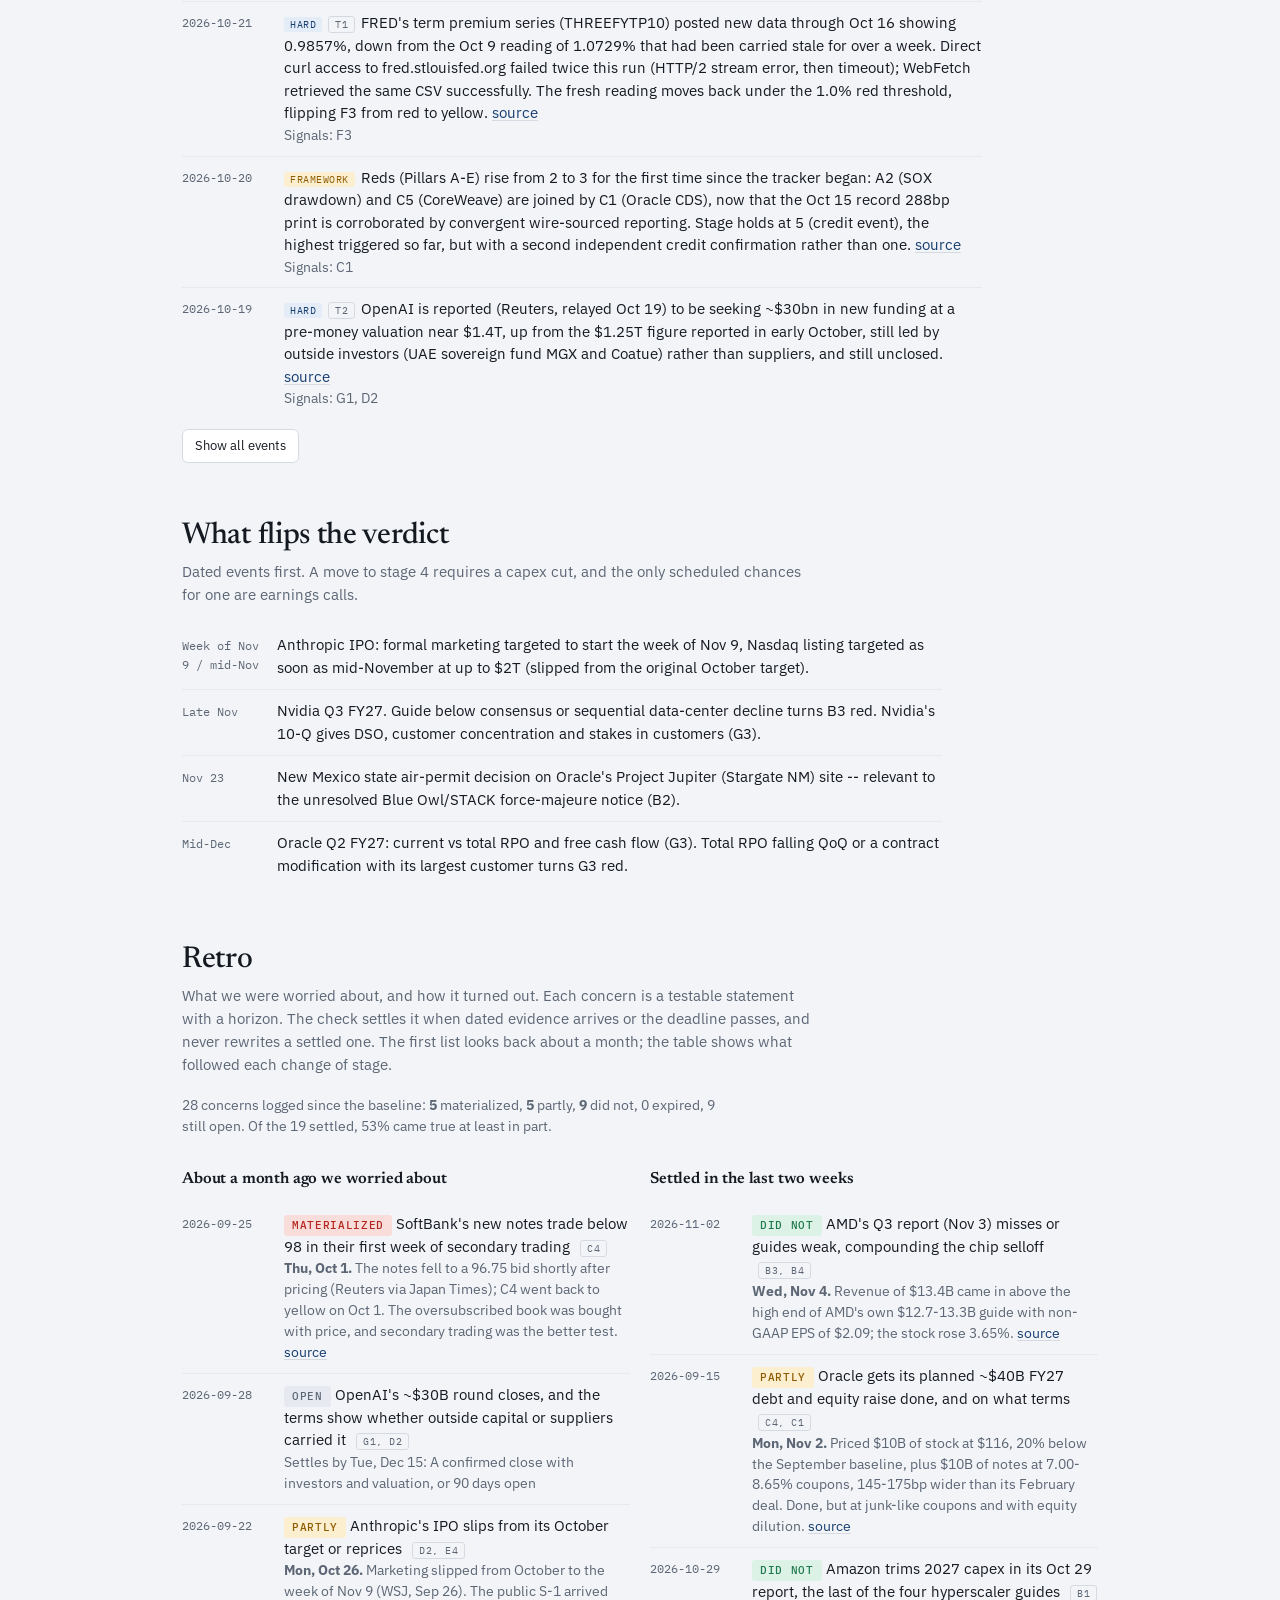
==== commit 67c9b78d: "Seven-week retrospective, concerns ledger and Retro section docs/review-2026-11-04.md reviews 37 run" ====
--- a/index.html
+++ b/index.html
@@ -42,6 +42,10 @@
   <p class="sub">Dated events first. A move to stage 4 requires a capex cut, and the only scheduled chances for one are earnings calls.</p>
   <ul class="cal" id="cal"></ul>
 
+  <h2>Retro</h2>
+  <p class="sub">What we were worried about, and how it turned out. Each concern is a testable statement with a horizon. The check settles it when dated evidence arrives or the deadline passes, and never rewrites a settled one. The first list looks back about a month; the table shows what followed each change of stage.</p>
+  <div id="retro"><p class="small">Loading&hellip;</p></div>
+
   <h2>Trackers</h2>
   <p class="sub">Four public gauges the check reads every day, kept for context. They feed signal E3, which turns yellow when two of the three composite trackers deteriorate. Values are as the sites report them; a "carried" mark means no fresh reading was found that day and the previous one was kept.</p>
   <div class="tiles" id="trackers"></div>
@@ -57,7 +61,7 @@
   </details>
 
   <hr class="rule">
-  <p class="small" style="margin-top:24px">Data: <a href="data/runs.json">runs.json</a>, <a href="data/events.json">events.json</a>, <a href="data/framework.json">framework.json</a>. Each weekday the check appends a row and commits it to this repository; the page renders from those files. Sources are tiered: only primary and wire sources can change a signal's color. Nothing here is investment advice. <a href="https://github.com/abhinav777/ai-bubble-watch">Repository</a>.</p>
+  <p class="small" style="margin-top:24px">Data: <a href="data/runs.json">runs.json</a>, <a href="data/events.json">events.json</a>, <a href="data/framework.json">framework.json</a>, <a href="data/concerns.json">concerns.json</a>. Each weekday the check appends a row and commits it to this repository; the page renders from those files. Sources are tiered: only primary and wire sources can change a signal's color. Nothing here is investment advice. <a href="https://github.com/abhinav777/ai-bubble-watch">Repository</a>.</p>
 </div>
 <script src="assets/app.js"></script>
 </body>
--- a/assets/style.css
+++ b/assets/style.css
@@ -99,6 +99,9 @@
 .tile .l{font-size:13px;color:var(--muted)}
 .tile .l b{color:var(--ink);font-weight:600}
 .tile .k a{color:inherit;text-decoration:none}
+#retro h3{margin:18px 0 6px;font-size:16px}
+#retro .cols{display:grid;grid-template-columns:1fr 1fr;gap:20px}
+@media (max-width:760px){#retro .cols{grid-template-columns:1fr}}
 .tile .tspark{display:block;width:100%;height:36px;margin-top:6px}
 
 /* calendar */
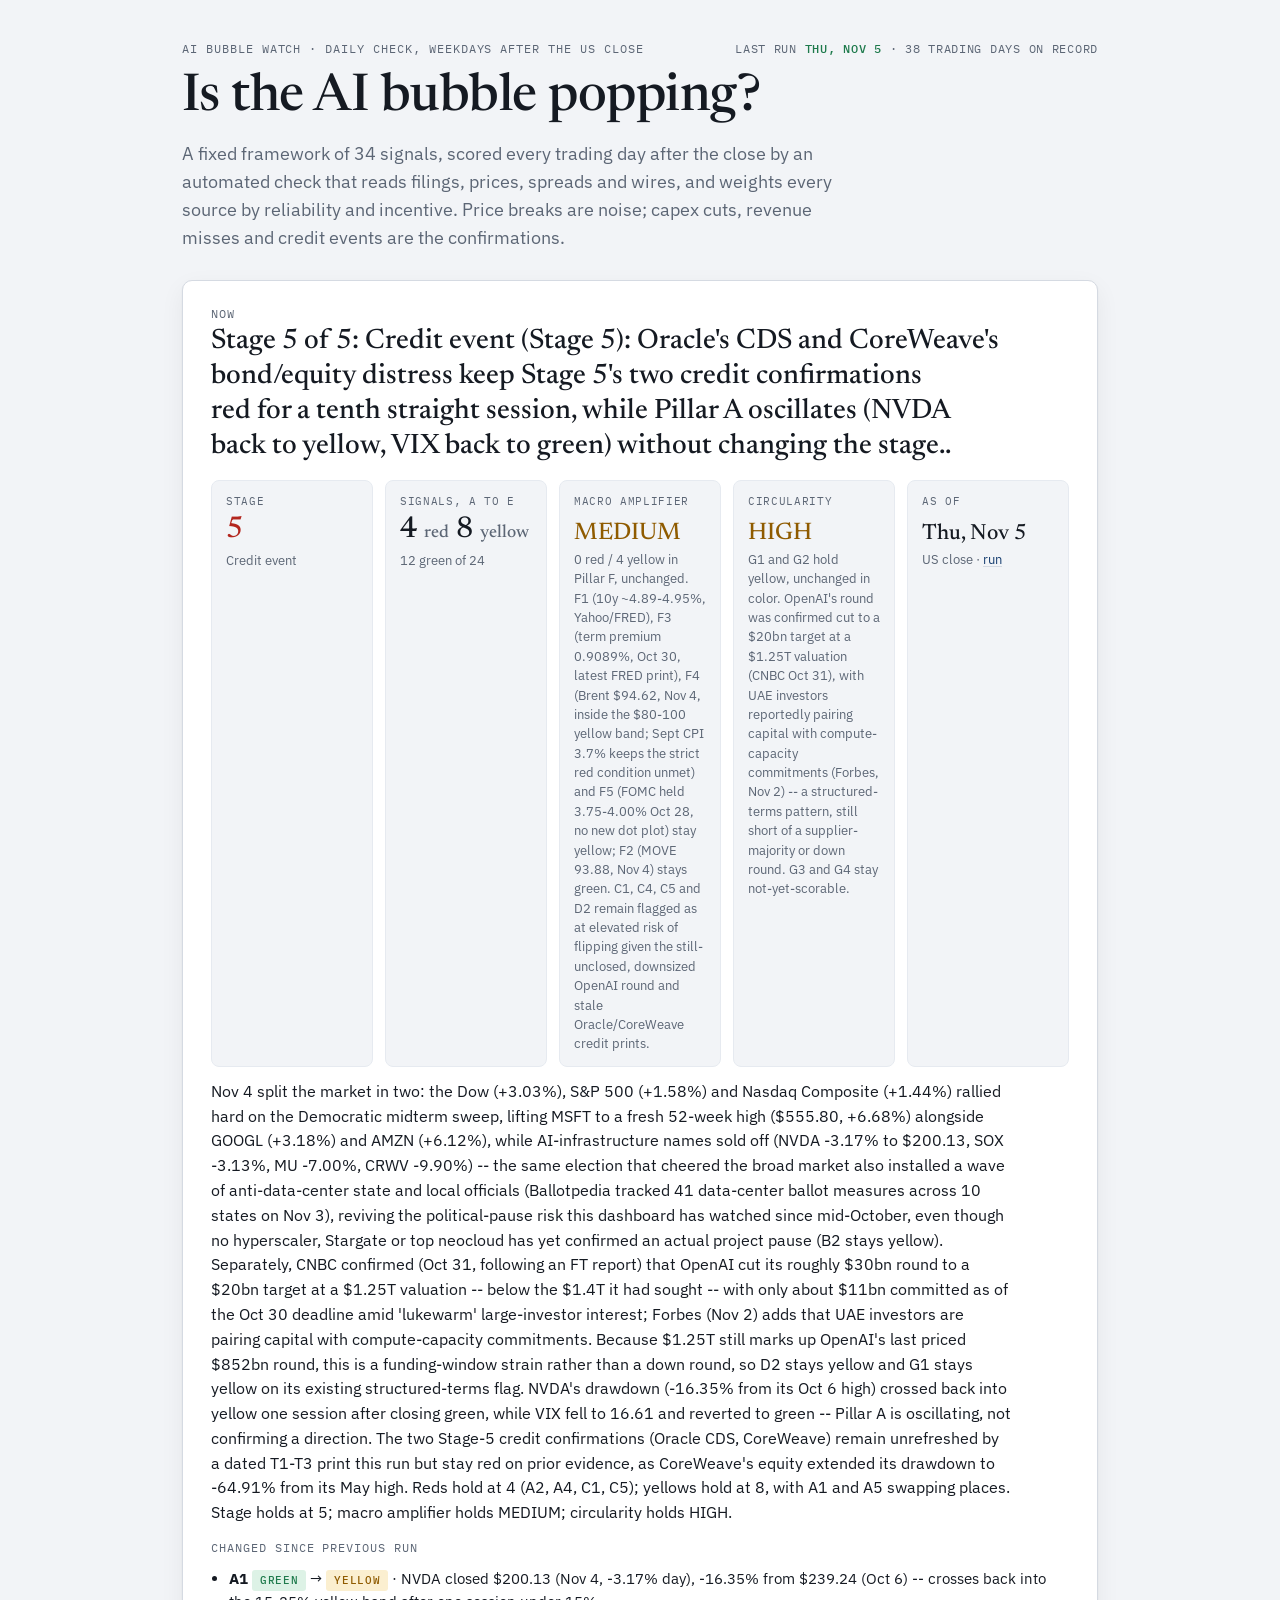
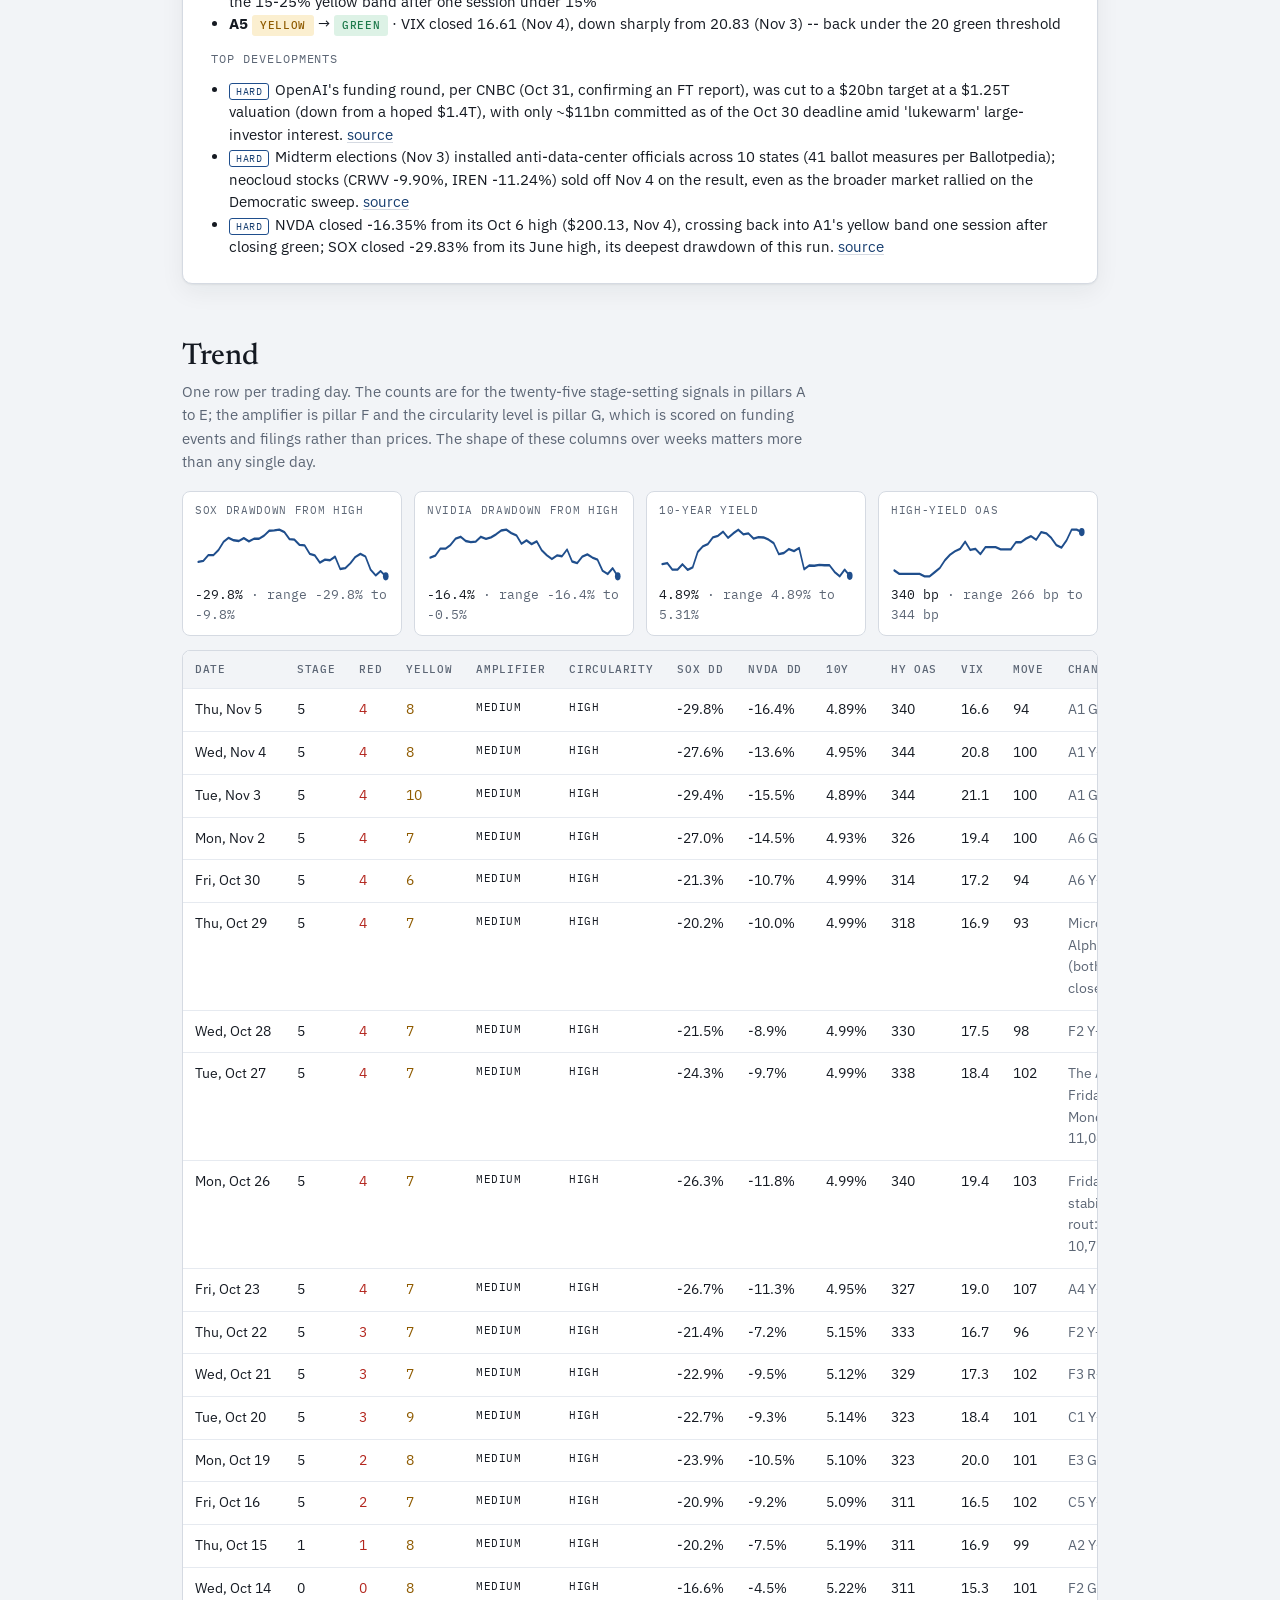
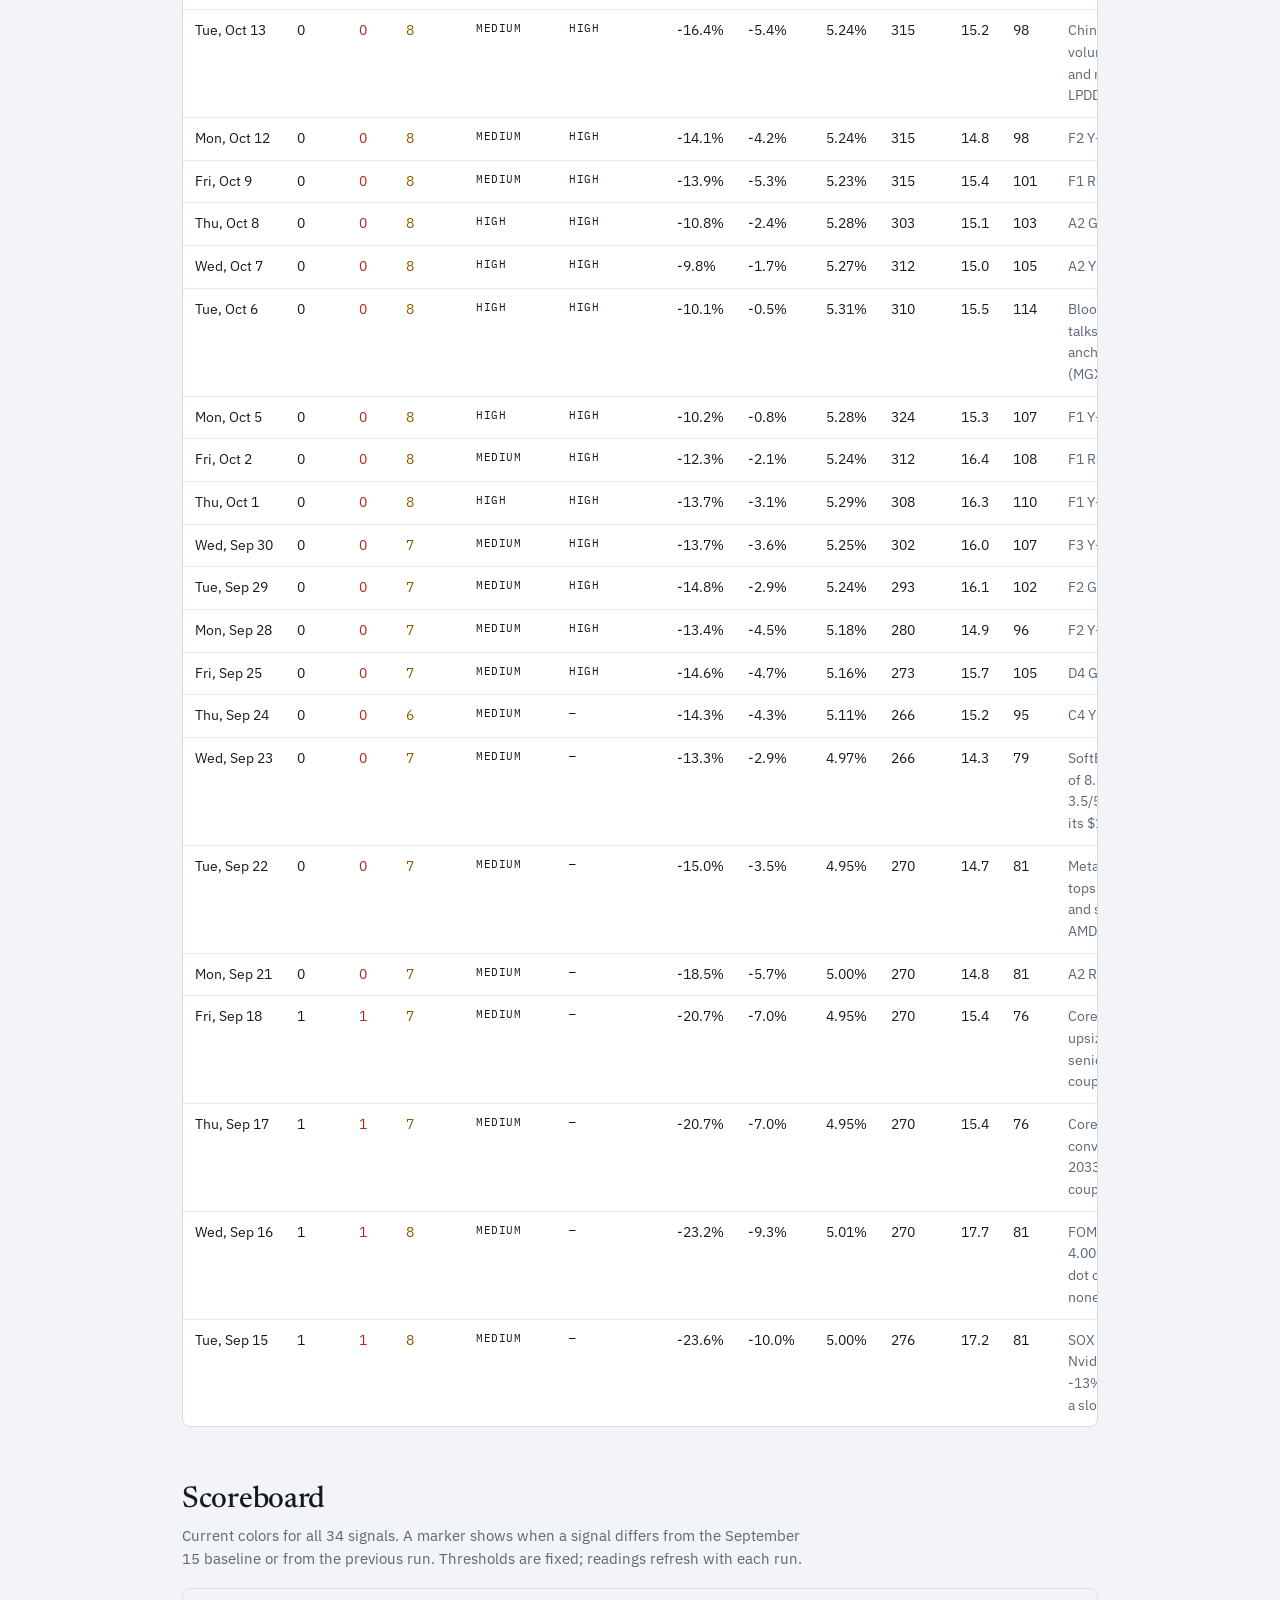
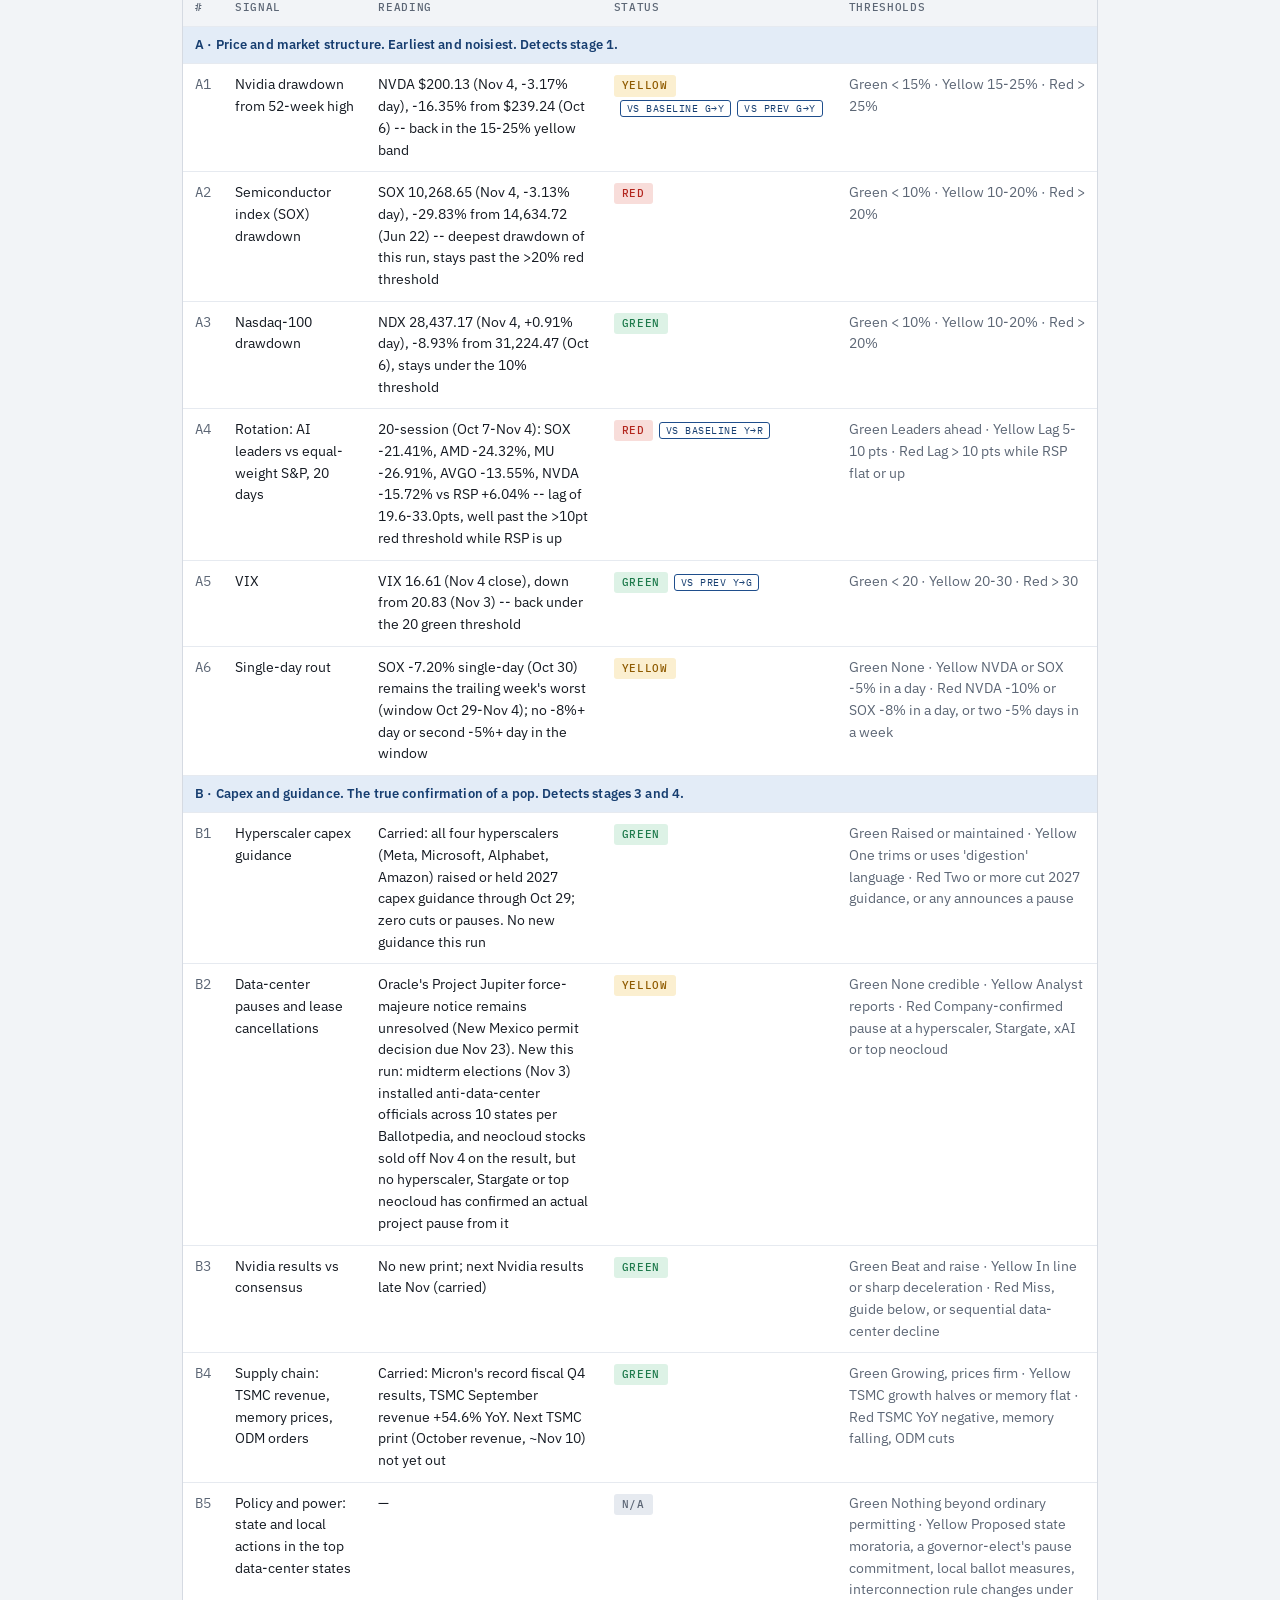
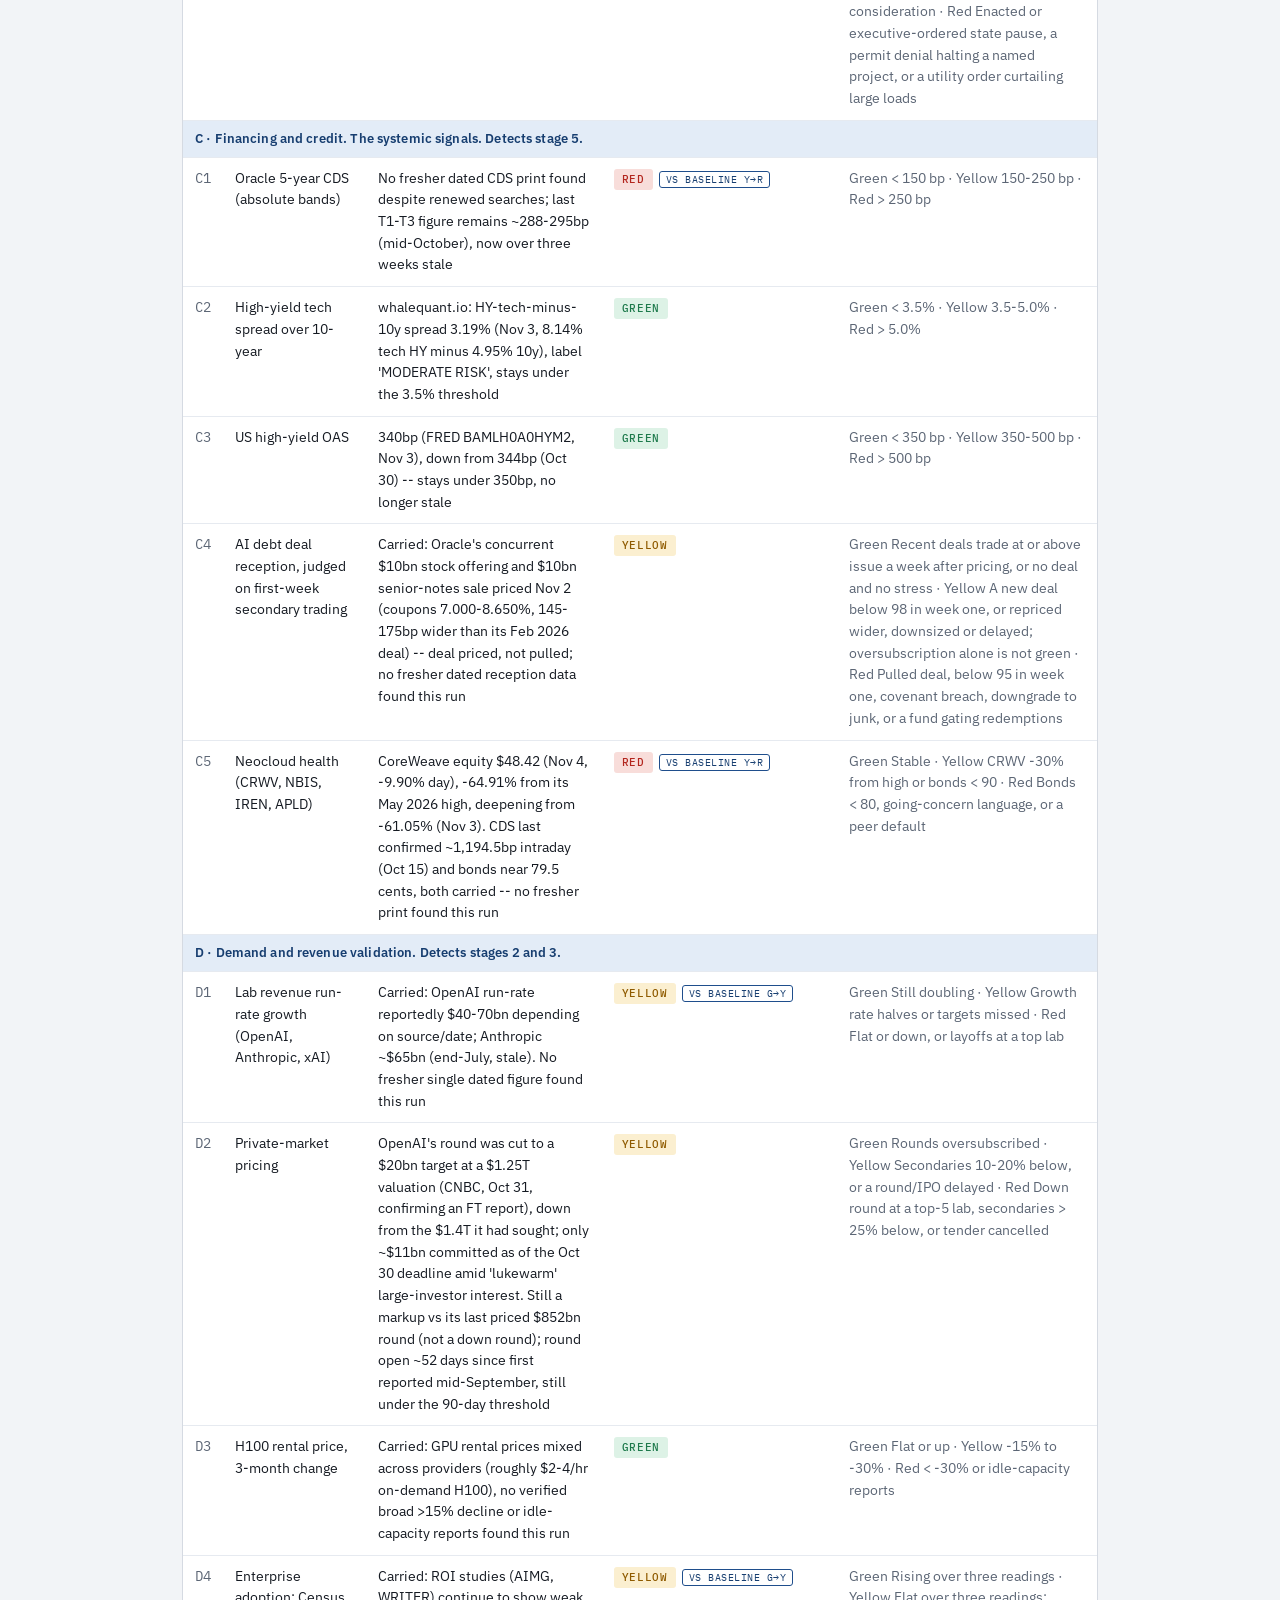
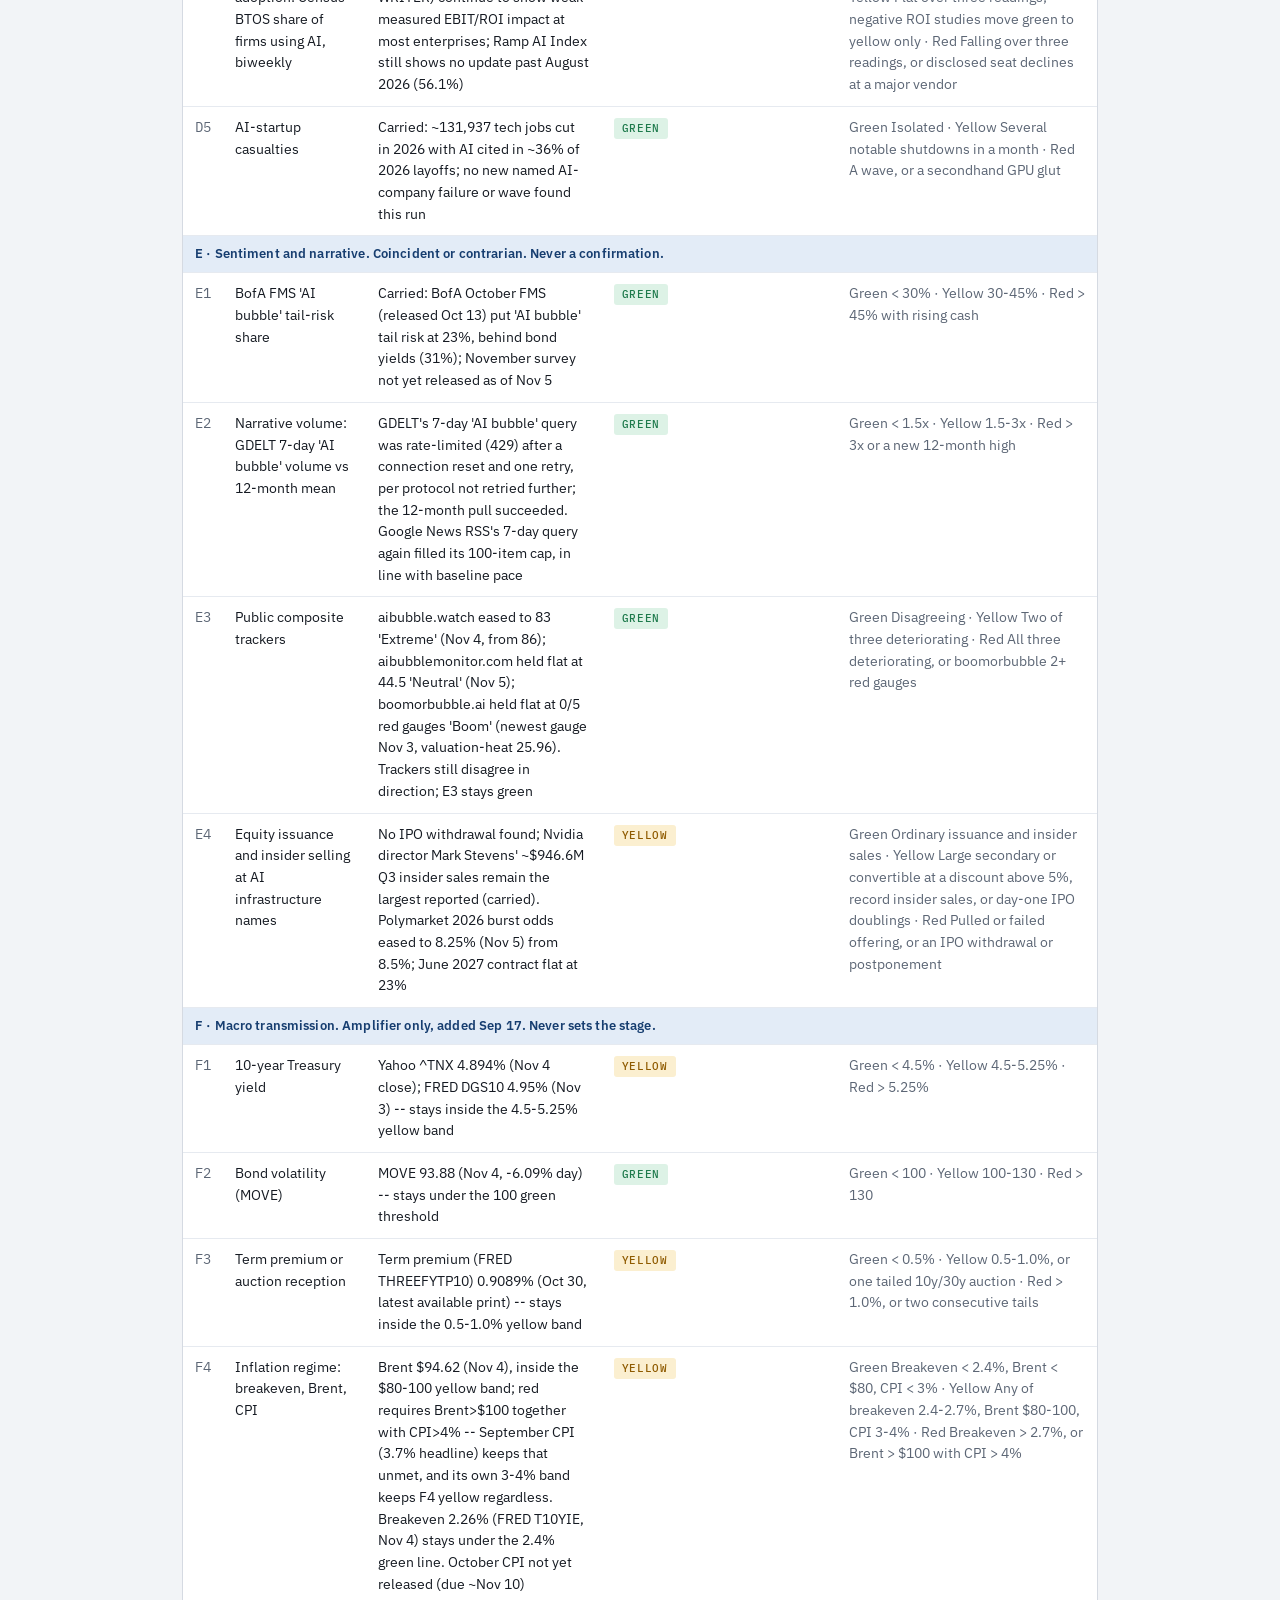
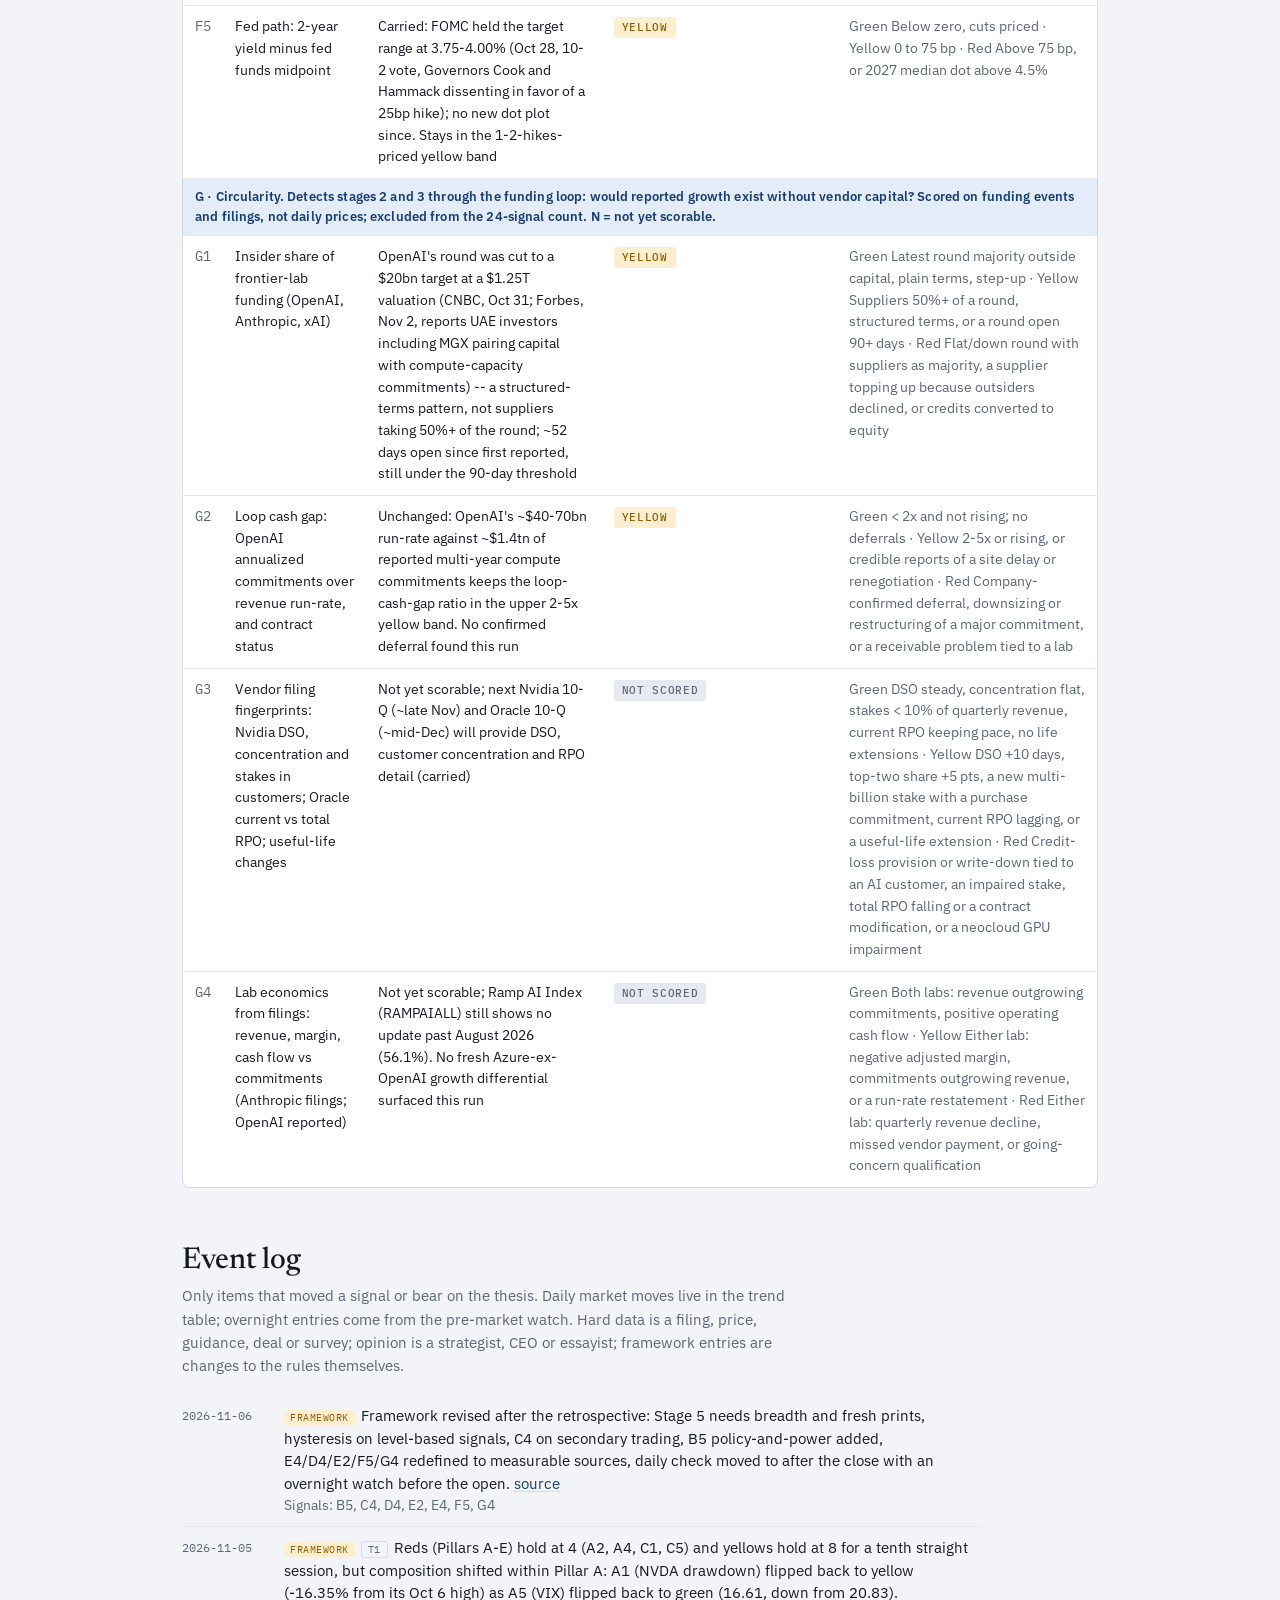
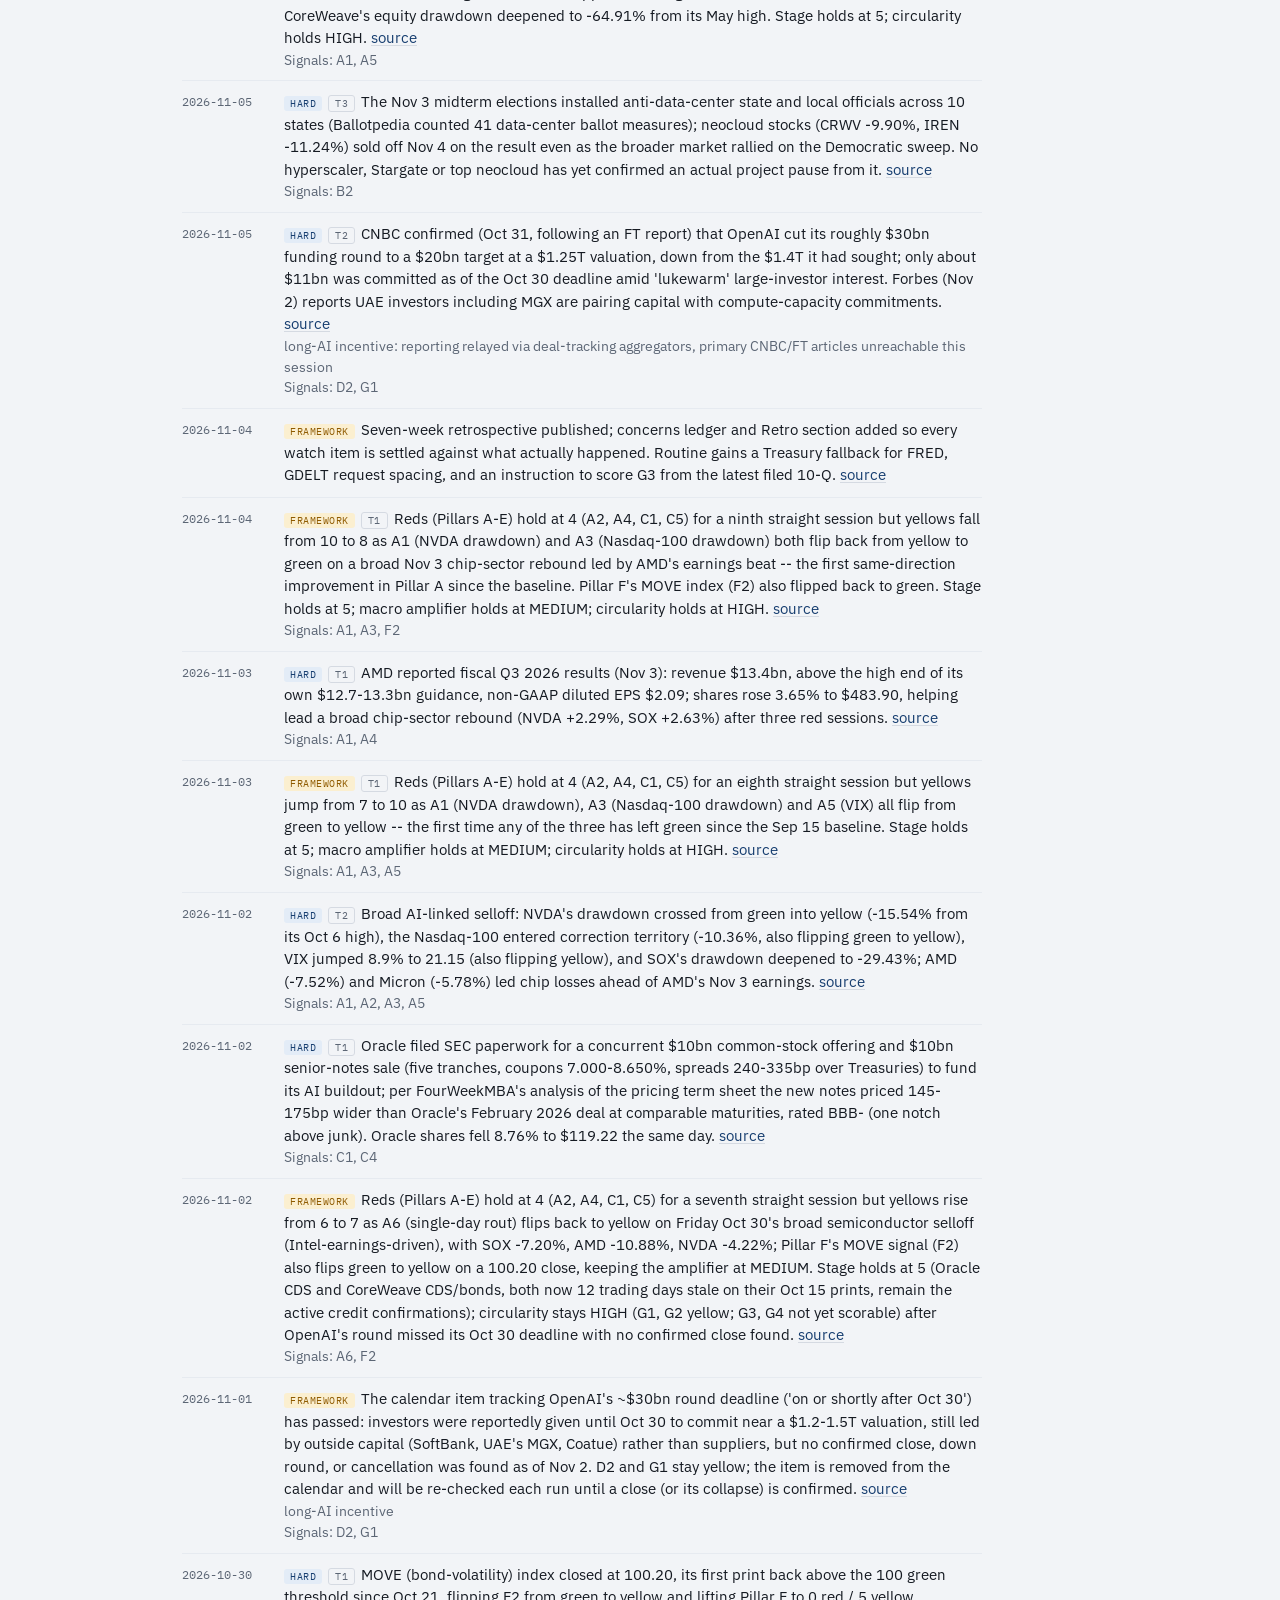
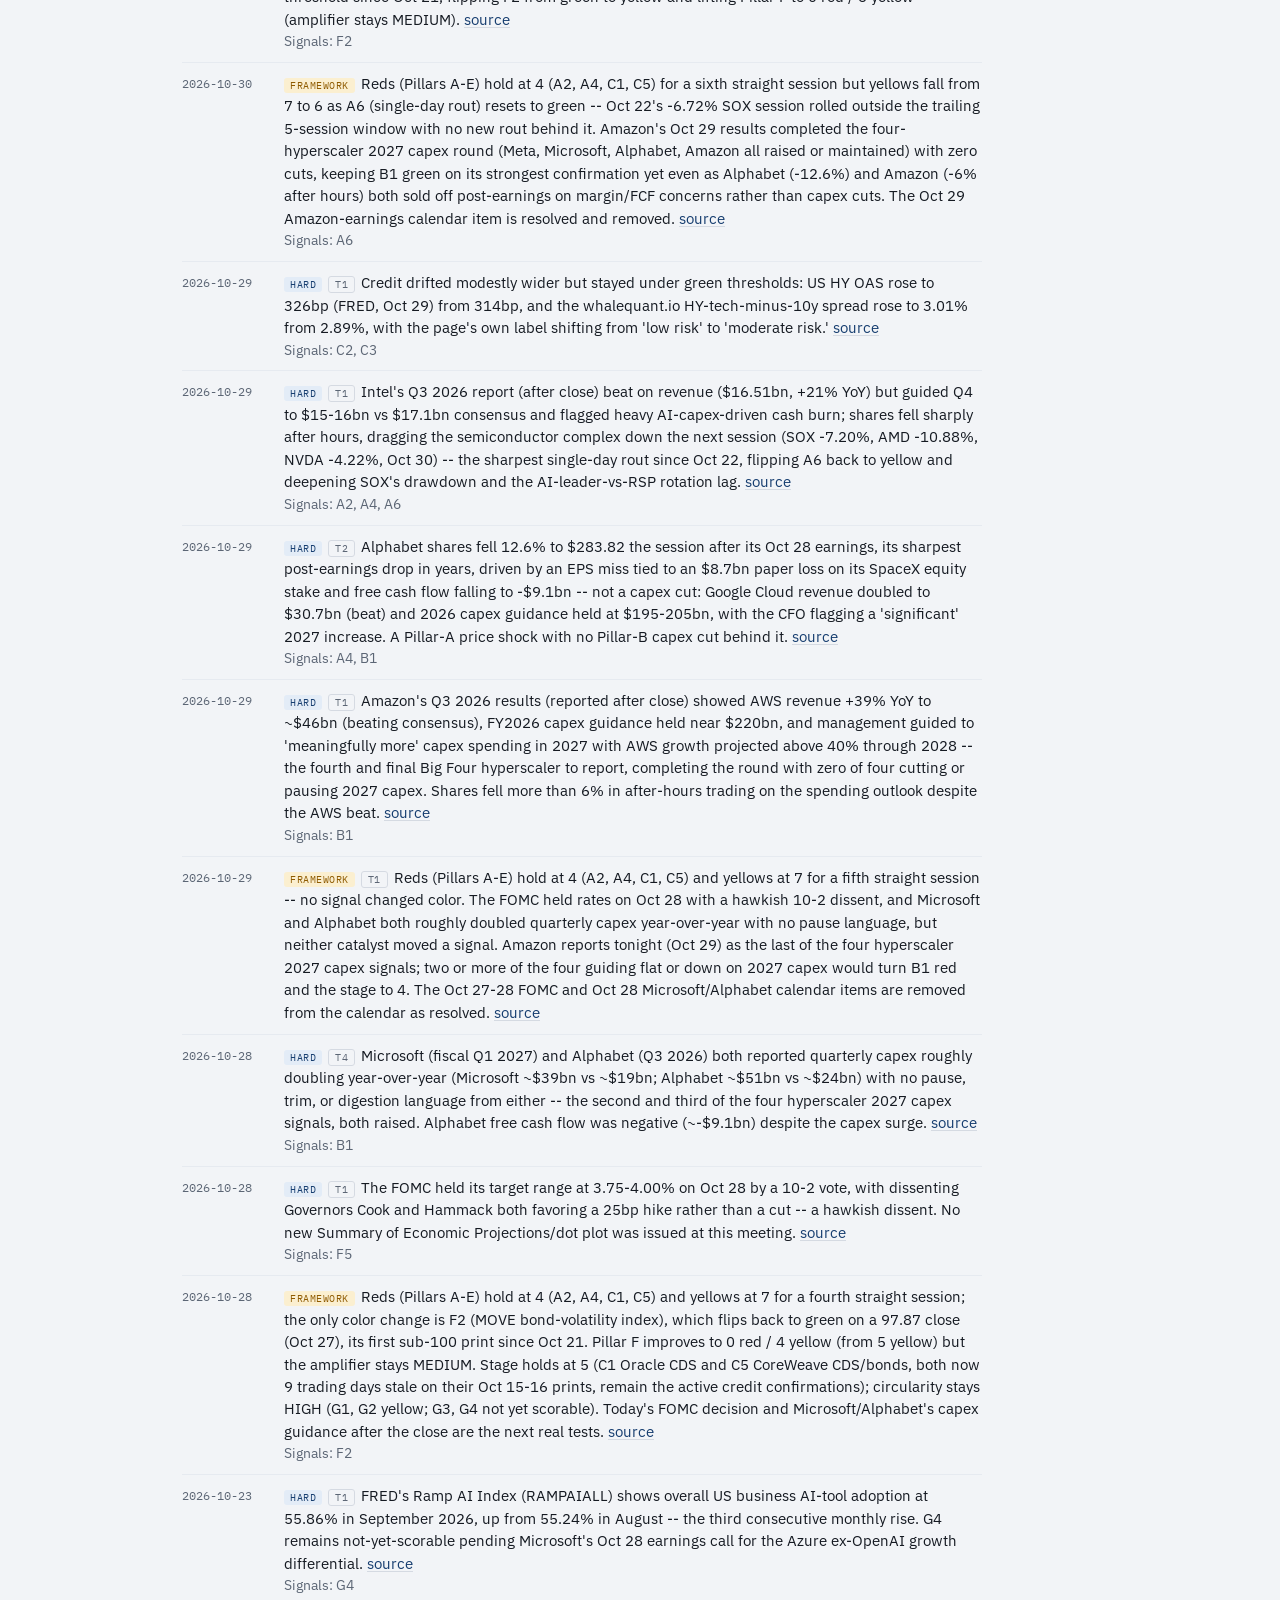
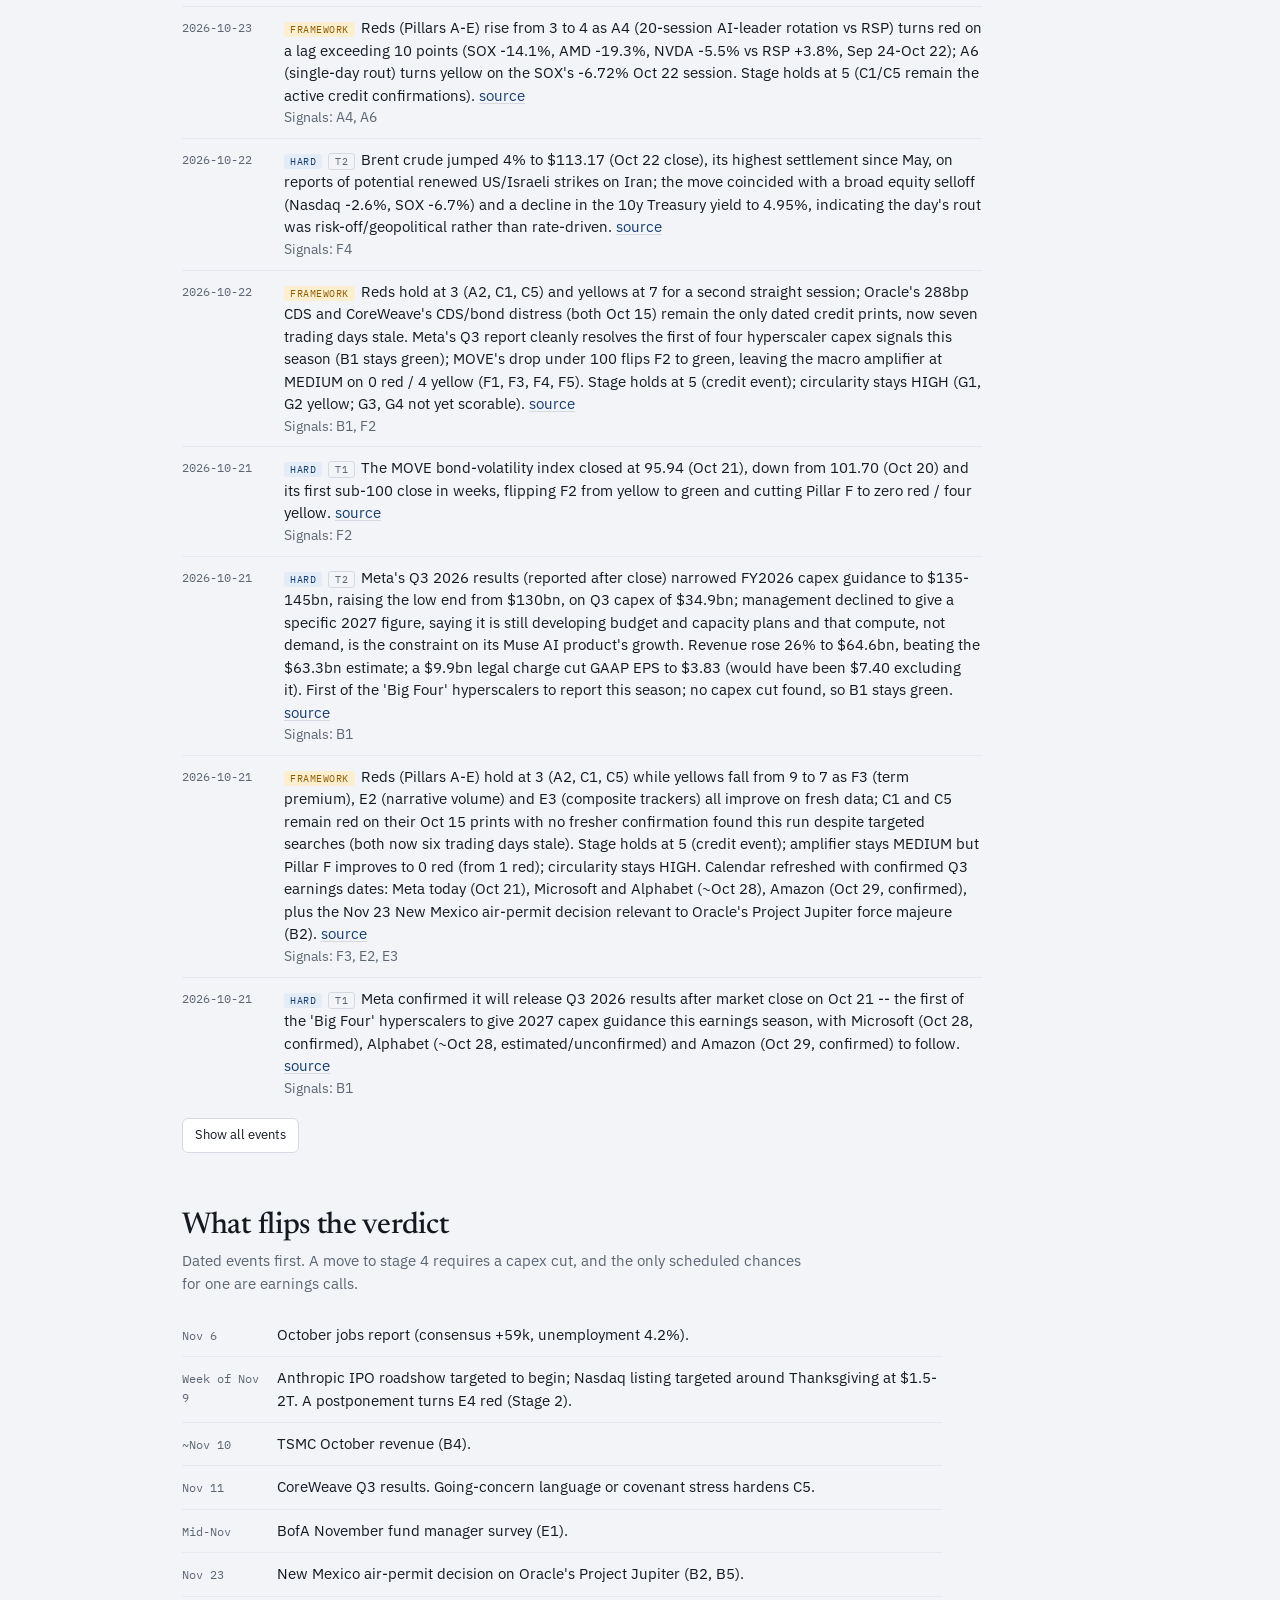
==== commit f12b8f70: "Framework revision after the retrospective: breadth for Stage 5, hysteresis, B5, redefined signals, " ====
--- a/index.html
+++ b/index.html
@@ -17,7 +17,7 @@
     <div class="live" id="live">Loading&hellip;</div>
   </div>
   <h1 style="margin-top:10px">Is the AI bubble popping?</h1>
-  <p class="dek">A fixed framework of 33 signals, scored every trading day by an automated check that reads filings, prices, spreads and wires, and weights every source by reliability and incentive. Price breaks are noise; capex cuts, revenue misses and credit events are the confirmations.</p>
+  <p class="dek">A fixed framework of 34 signals, scored every trading day after the close by an automated check that reads filings, prices, spreads and wires, and weights every source by reliability and incentive. Price breaks are noise; capex cuts, revenue misses and credit events are the confirmations.</p>
 
   <section class="verdict" id="now" aria-labelledby="now-h">
     <div class="eyebrow" id="now-h">Now</div>
@@ -25,16 +25,16 @@
   </section>
 
   <h2>Trend</h2>
-  <p class="sub">One row per trading day. The counts are for the twenty-four stage-setting signals in pillars A to E; the amplifier is pillar F and the circularity level is pillar G, which is scored on funding events and filings rather than prices. The shape of these columns over weeks matters more than any single day.</p>
+  <p class="sub">One row per trading day. The counts are for the twenty-five stage-setting signals in pillars A to E; the amplifier is pillar F and the circularity level is pillar G, which is scored on funding events and filings rather than prices. The shape of these columns over weeks matters more than any single day.</p>
   <div class="sparks" id="sparks"></div>
   <div class="tblwrap"><table class="trend" id="trend"></table></div>
 
   <h2>Scoreboard</h2>
-  <p class="sub">Current colors for all 33 signals. A marker shows when a signal differs from the September 15 baseline or from the previous run. Thresholds are fixed; readings refresh with each run.</p>
+  <p class="sub">Current colors for all 34 signals. A marker shows when a signal differs from the September 15 baseline or from the previous run. Thresholds are fixed; readings refresh with each run.</p>
   <div class="tblwrap"><table id="score"></table></div>
 
   <h2>Event log</h2>
-  <p class="sub">Only items that moved a signal or bear on the thesis. Daily market moves live in the trend table. Hard data is a filing, price, guidance, deal or survey; opinion is a strategist, CEO or essayist; framework entries are changes to the rules themselves.</p>
+  <p class="sub">Only items that moved a signal or bear on the thesis. Daily market moves live in the trend table; overnight entries come from the pre-market watch. Hard data is a filing, price, guidance, deal or survey; opinion is a strategist, CEO or essayist; framework entries are changes to the rules themselves.</p>
   <ul class="log" id="log"></ul>
   <div style="margin-top:10px"><button class="btn" id="log-more" hidden>Show all events</button></div>
 
--- a/assets/style.css
+++ b/assets/style.css
@@ -156,6 +156,7 @@
 .log .kind{font-family:"IBM Plex Mono",monospace;font-size:10px;letter-spacing:.05em;text-transform:uppercase;padding:1px 6px;border-radius:3px;margin-right:6px;background:var(--rule-soft);color:var(--muted)}
 .log .kind.hard{background:var(--accent-soft);color:var(--accent-ink)}
 .log .kind.framework{background:var(--y-bg);color:var(--y)}
+.log .kind.overnight{background:var(--r-bg);color:var(--r)}
 @media (max-width:460px){.log li{grid-template-columns:1fr;gap:2px}}
 details.ref{margin-top:40px;border-top:1px solid var(--rule);padding-top:8px}
 details.ref summary{cursor:pointer;font-family:"Newsreader",Georgia,serif;font-size:clamp(22px,2.6vw,28px);font-weight:500;padding:12px 0;list-style:none}
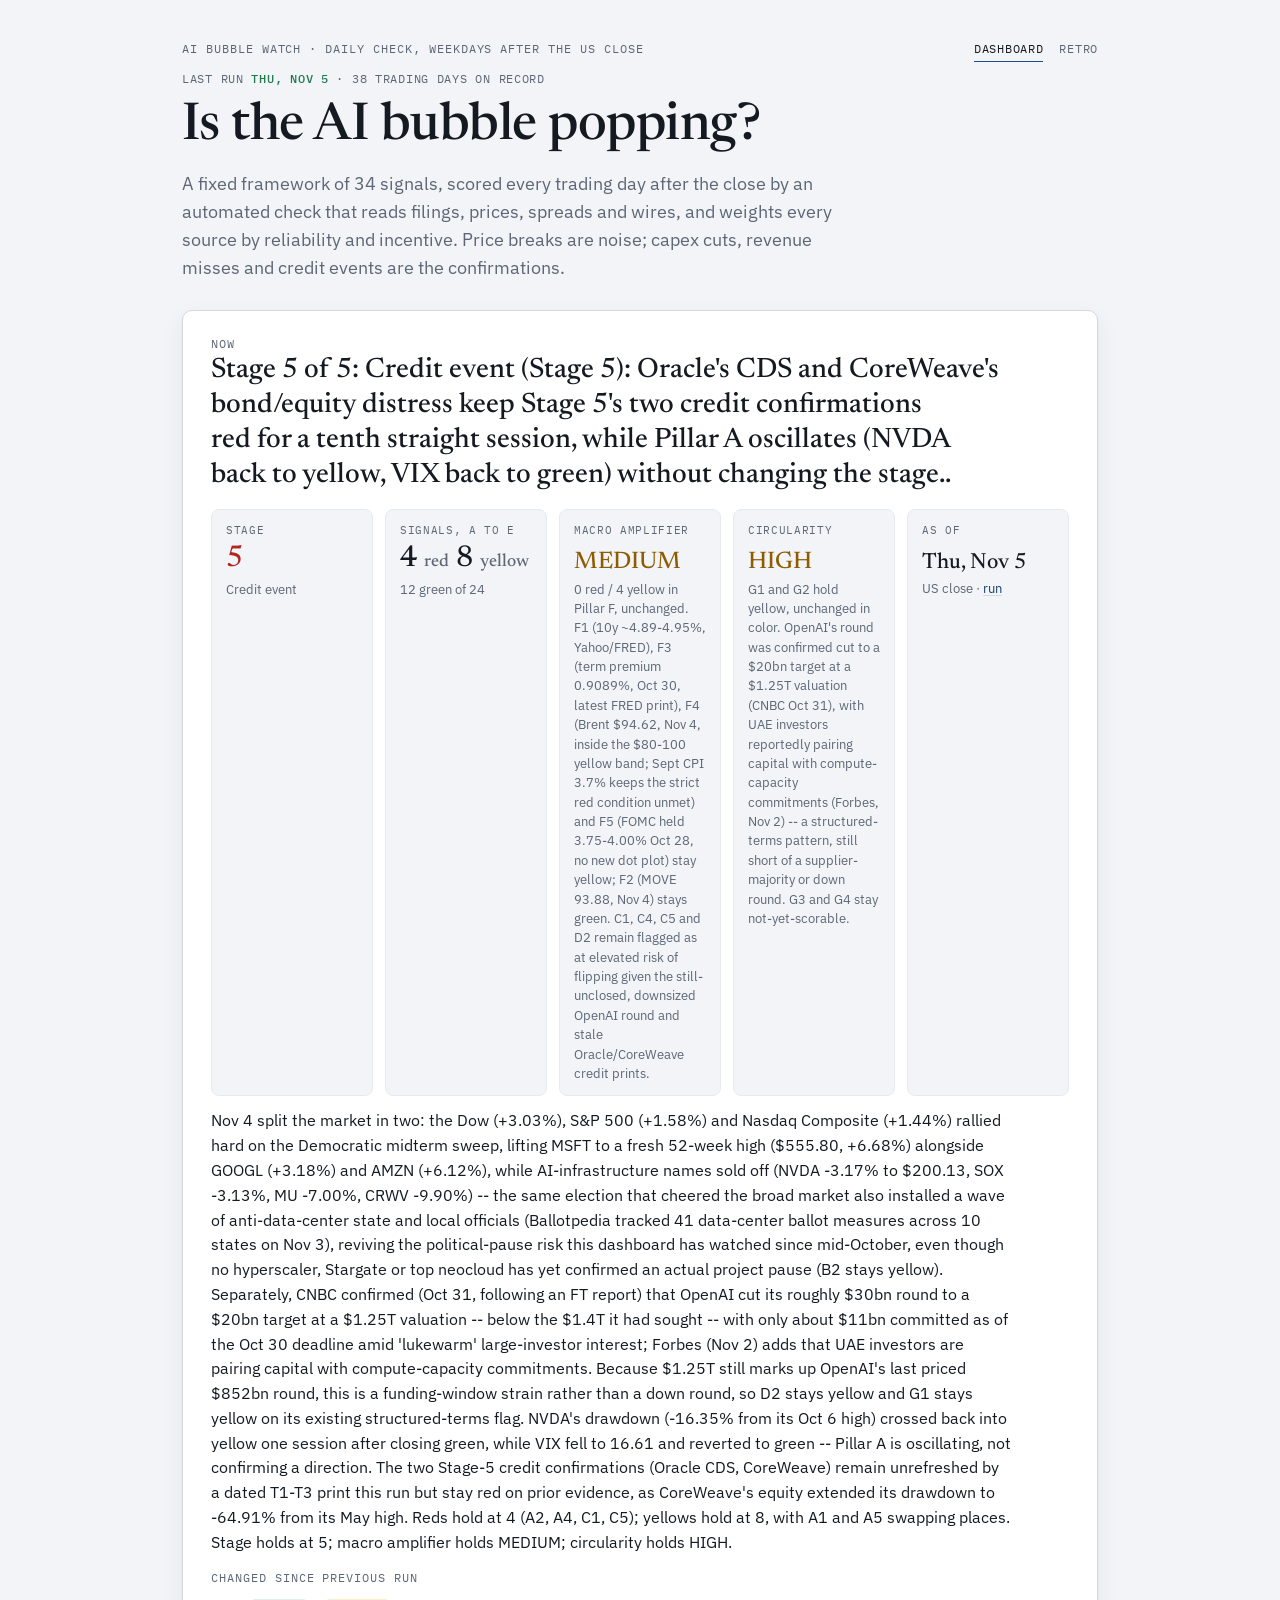
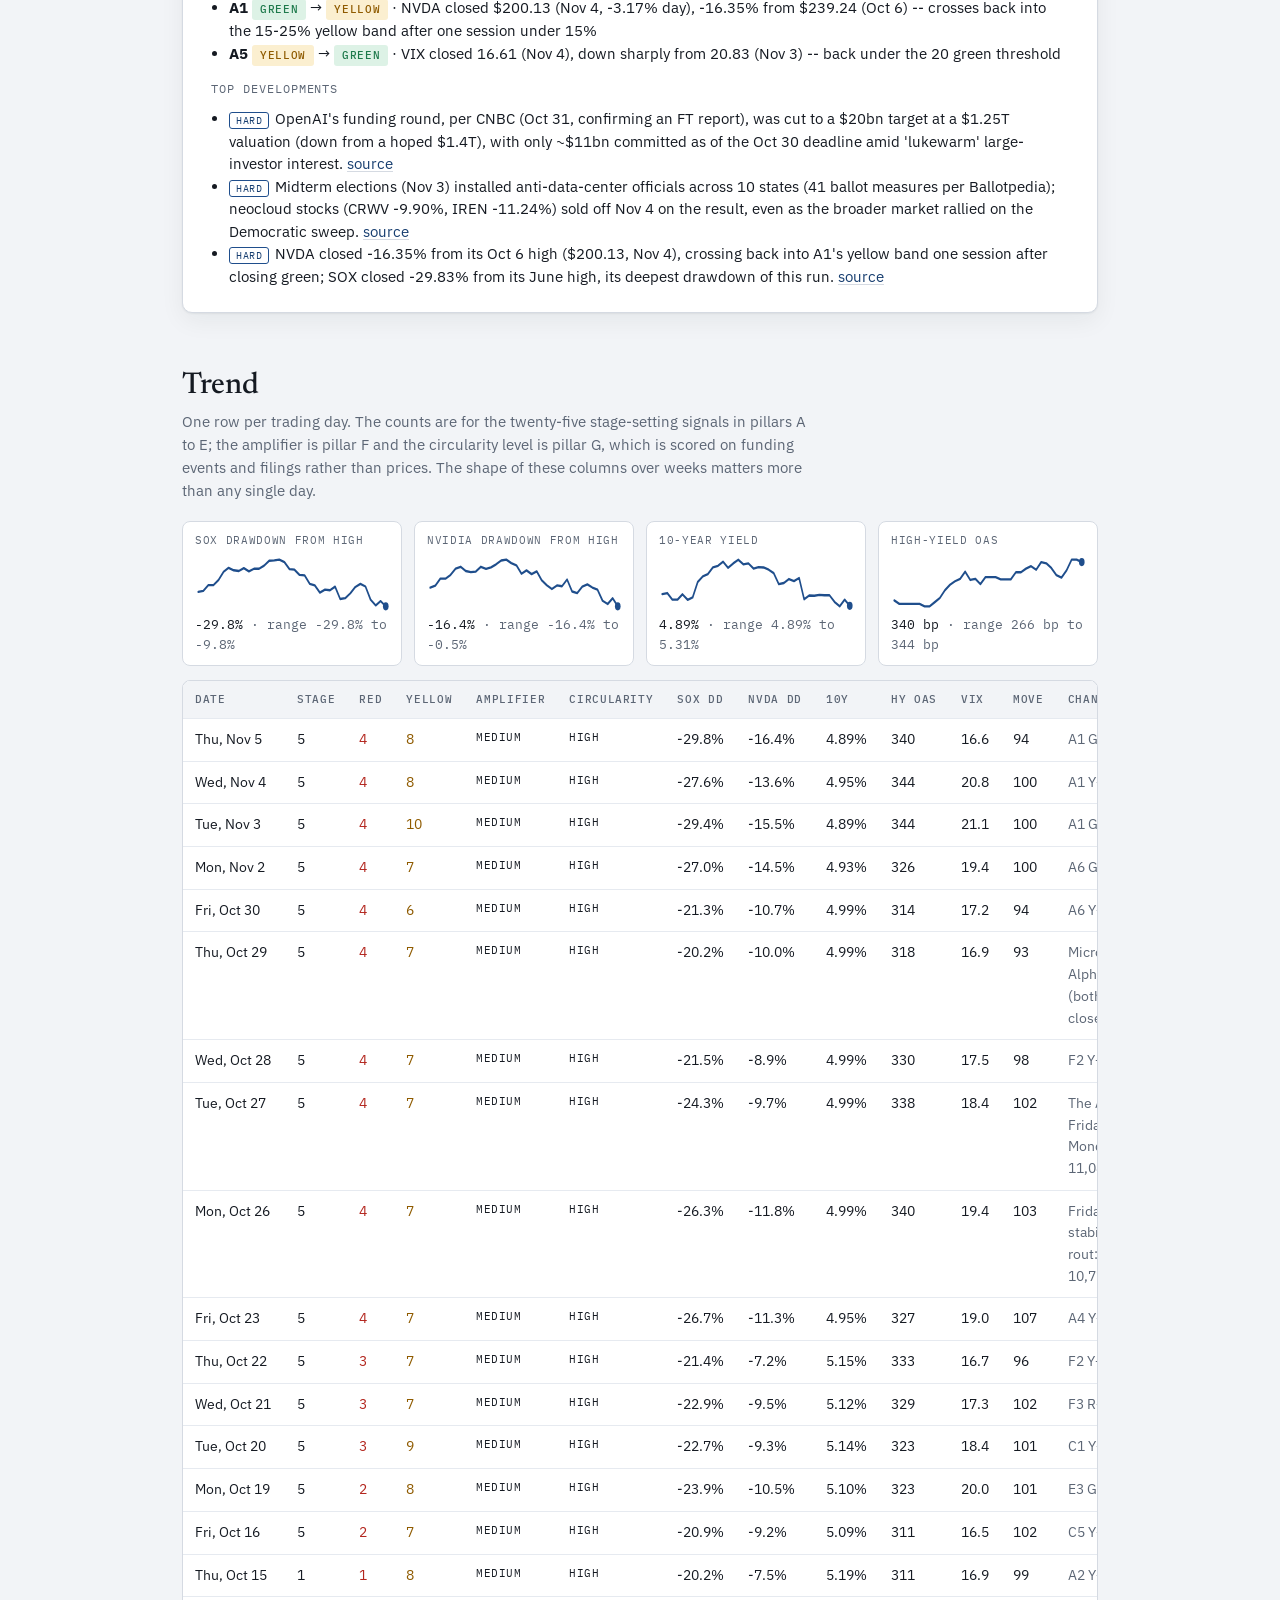
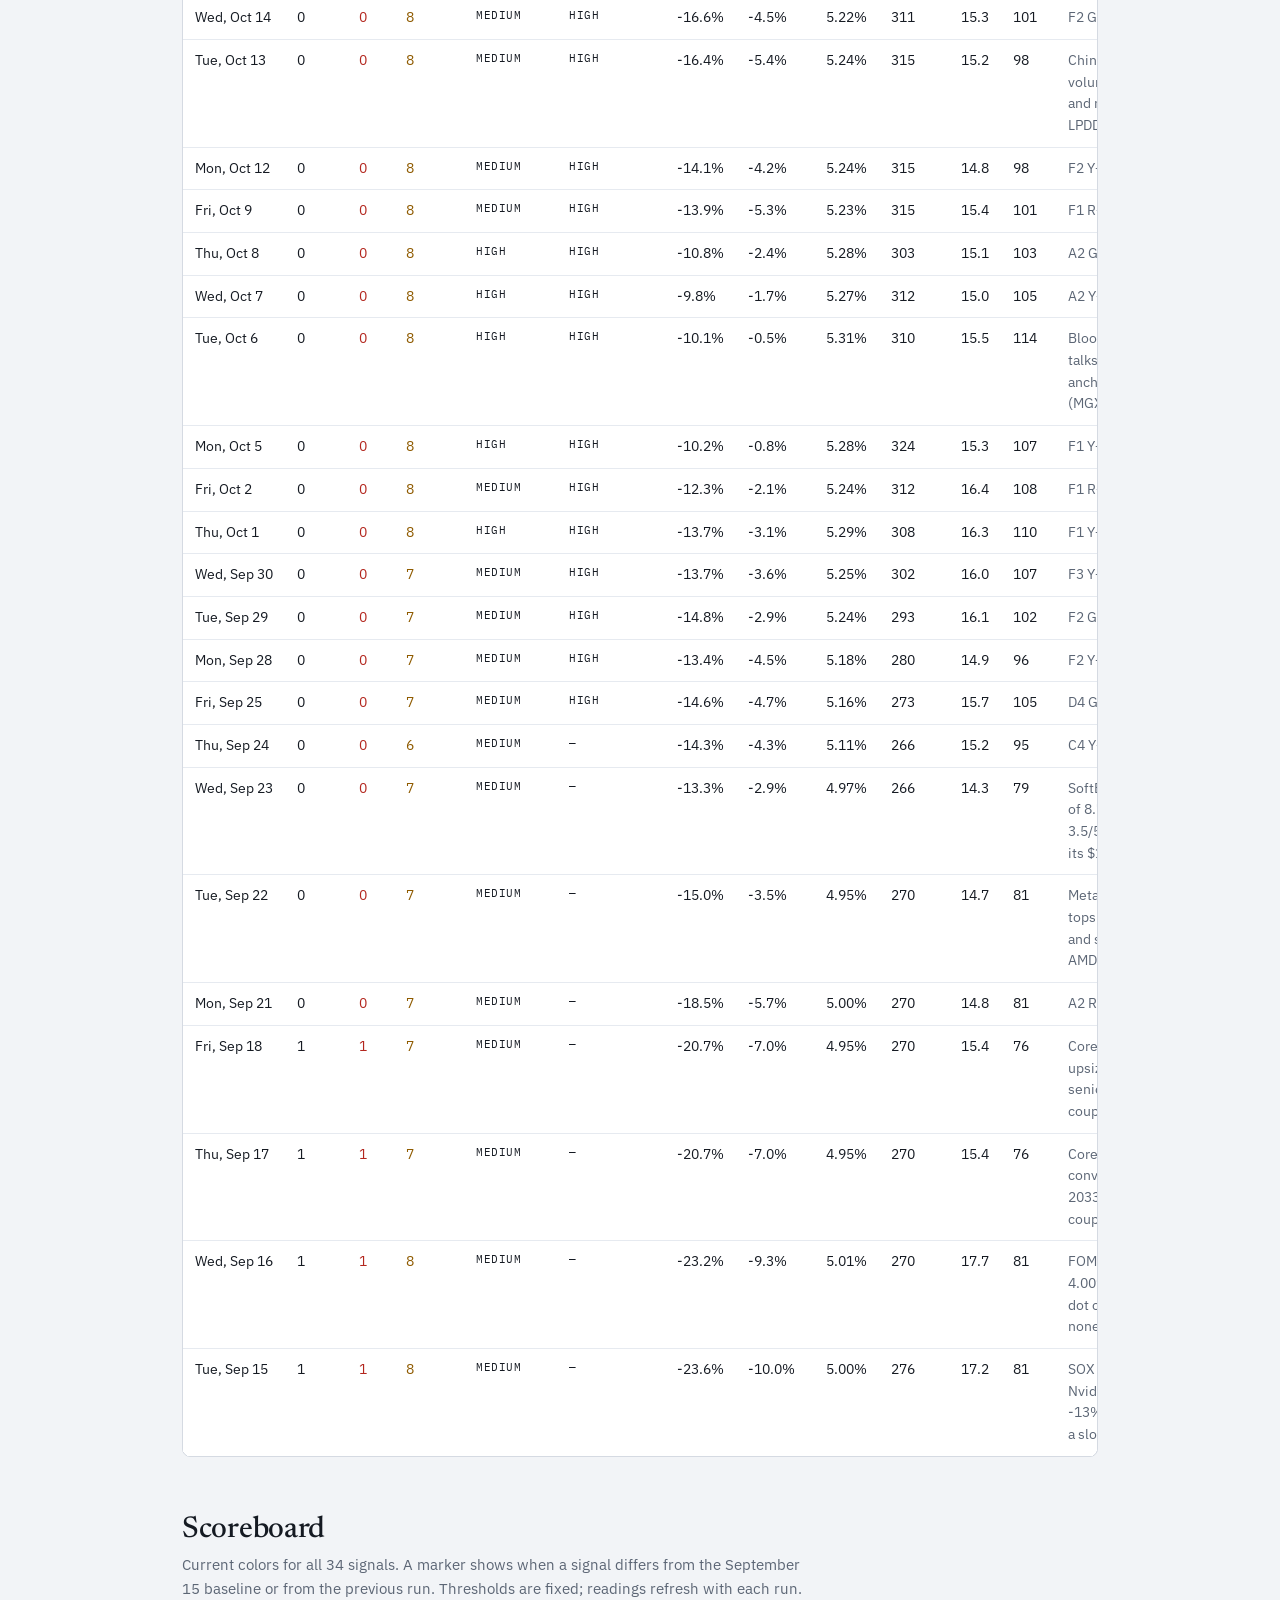
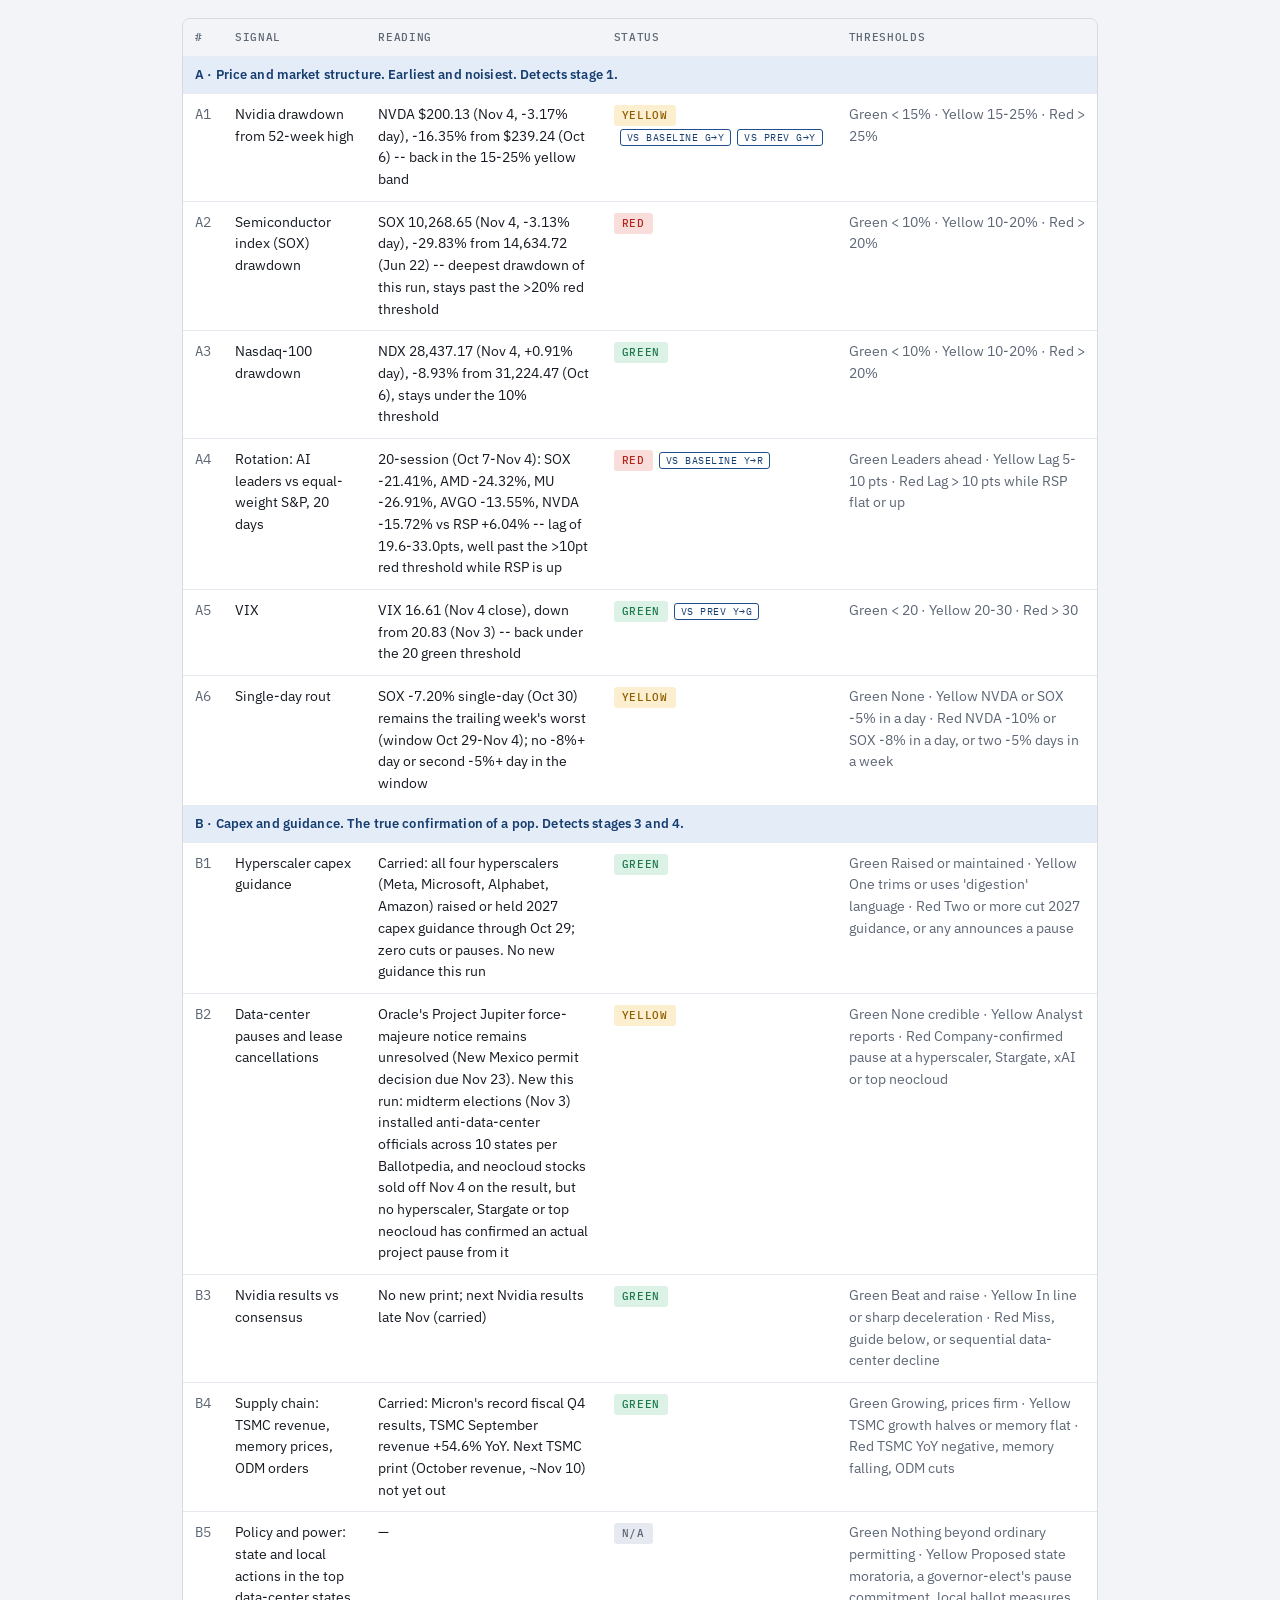
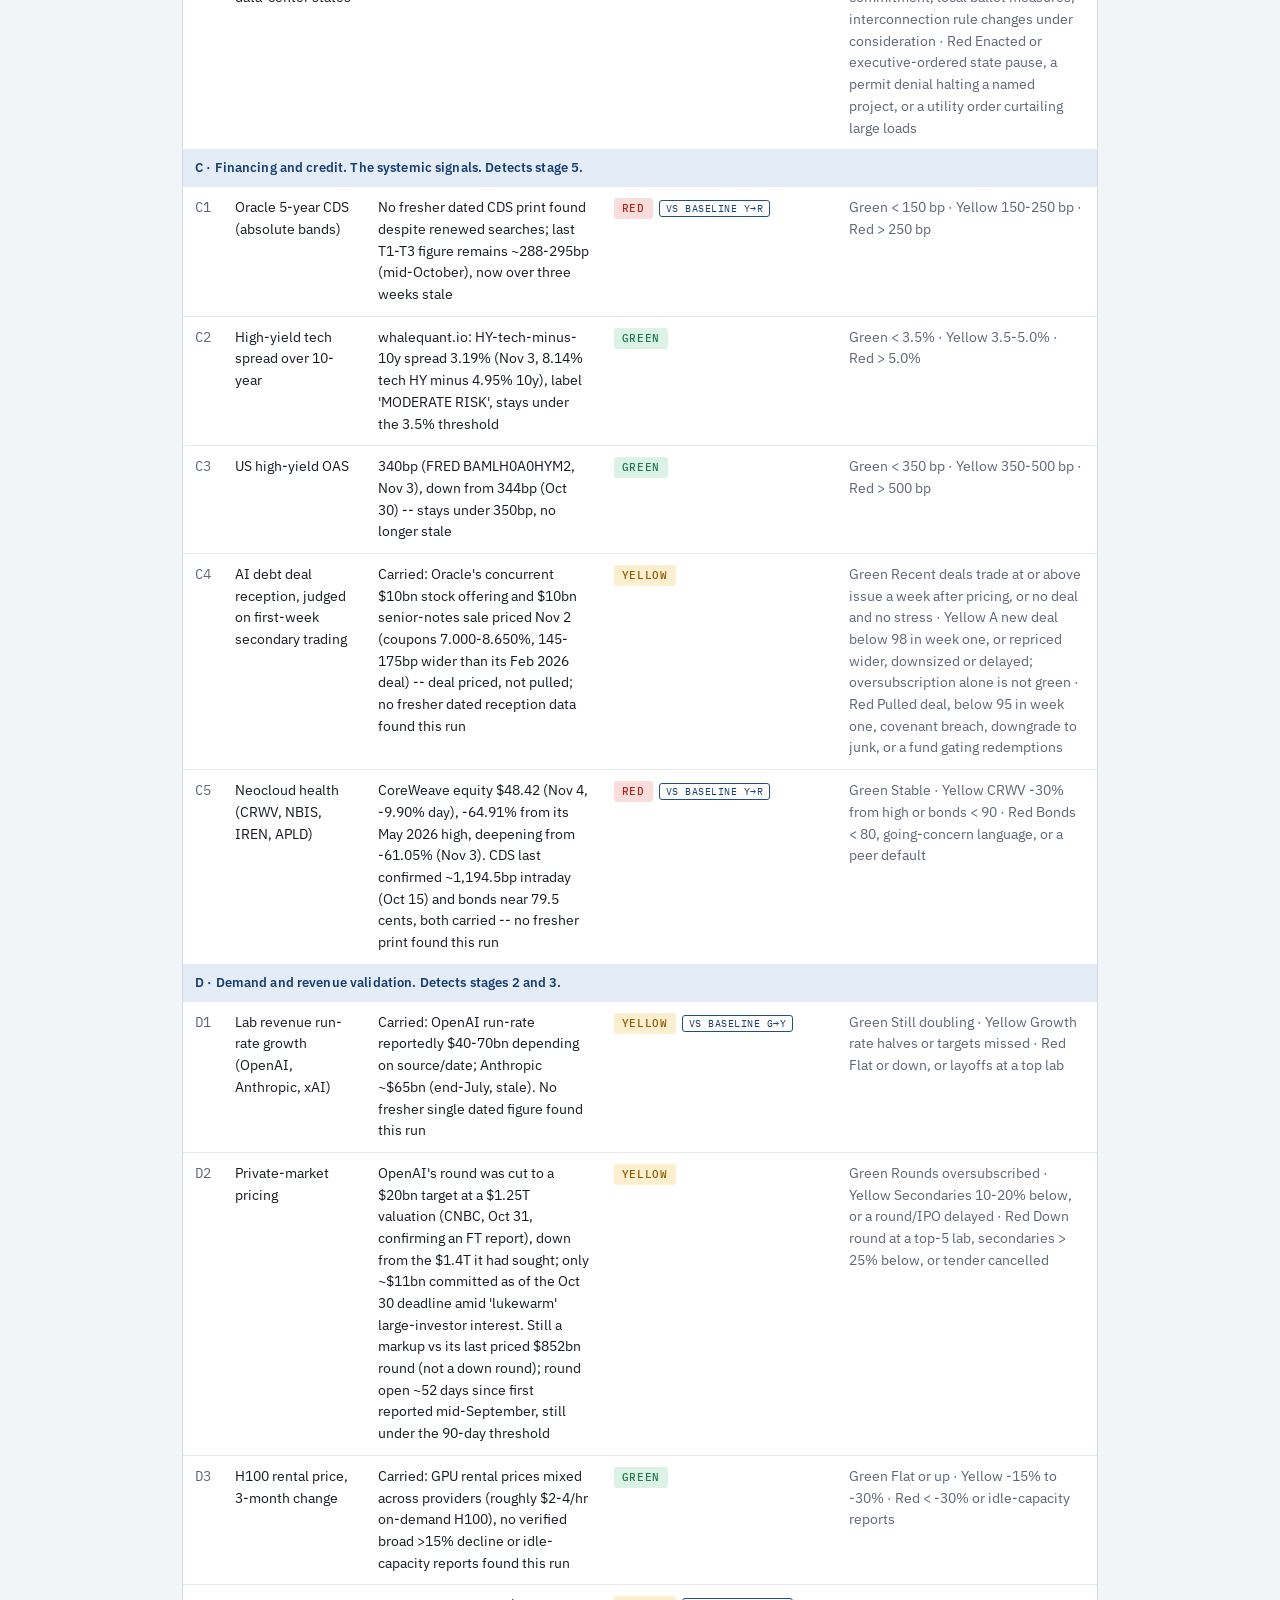
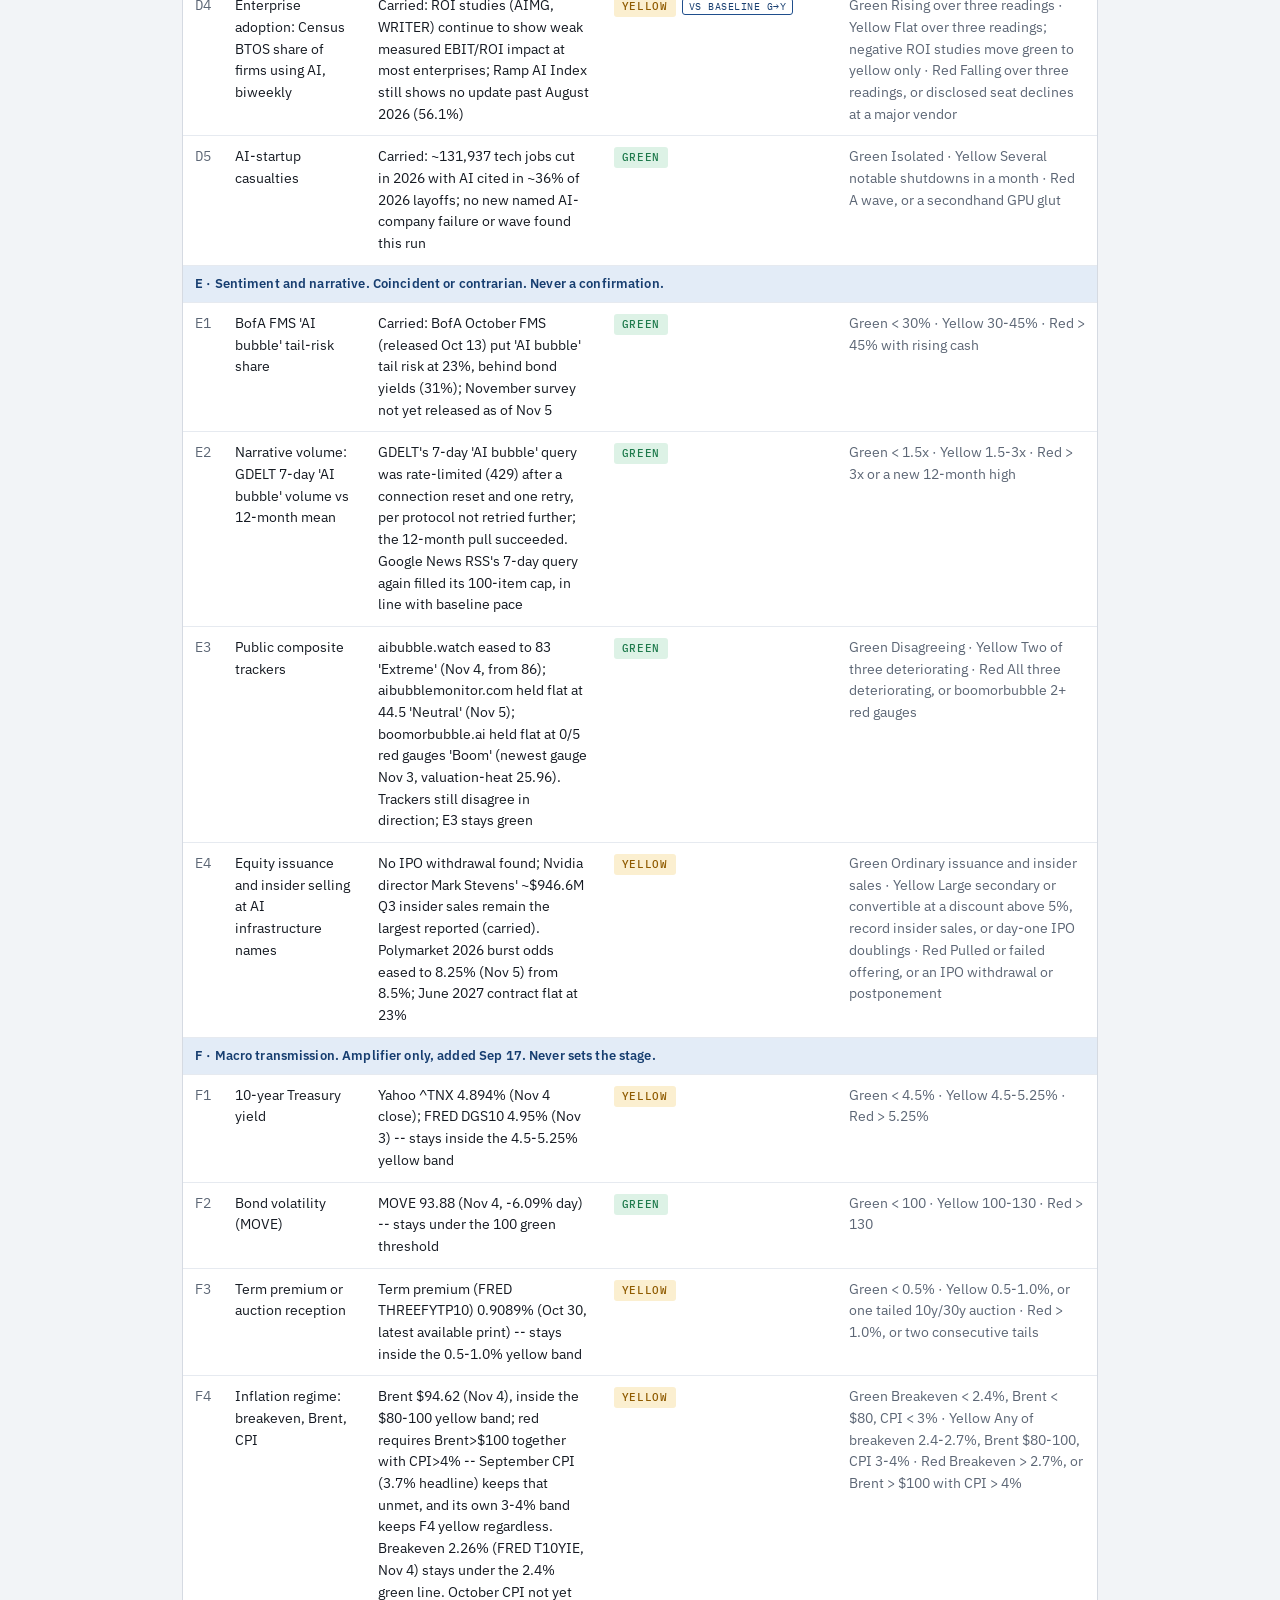
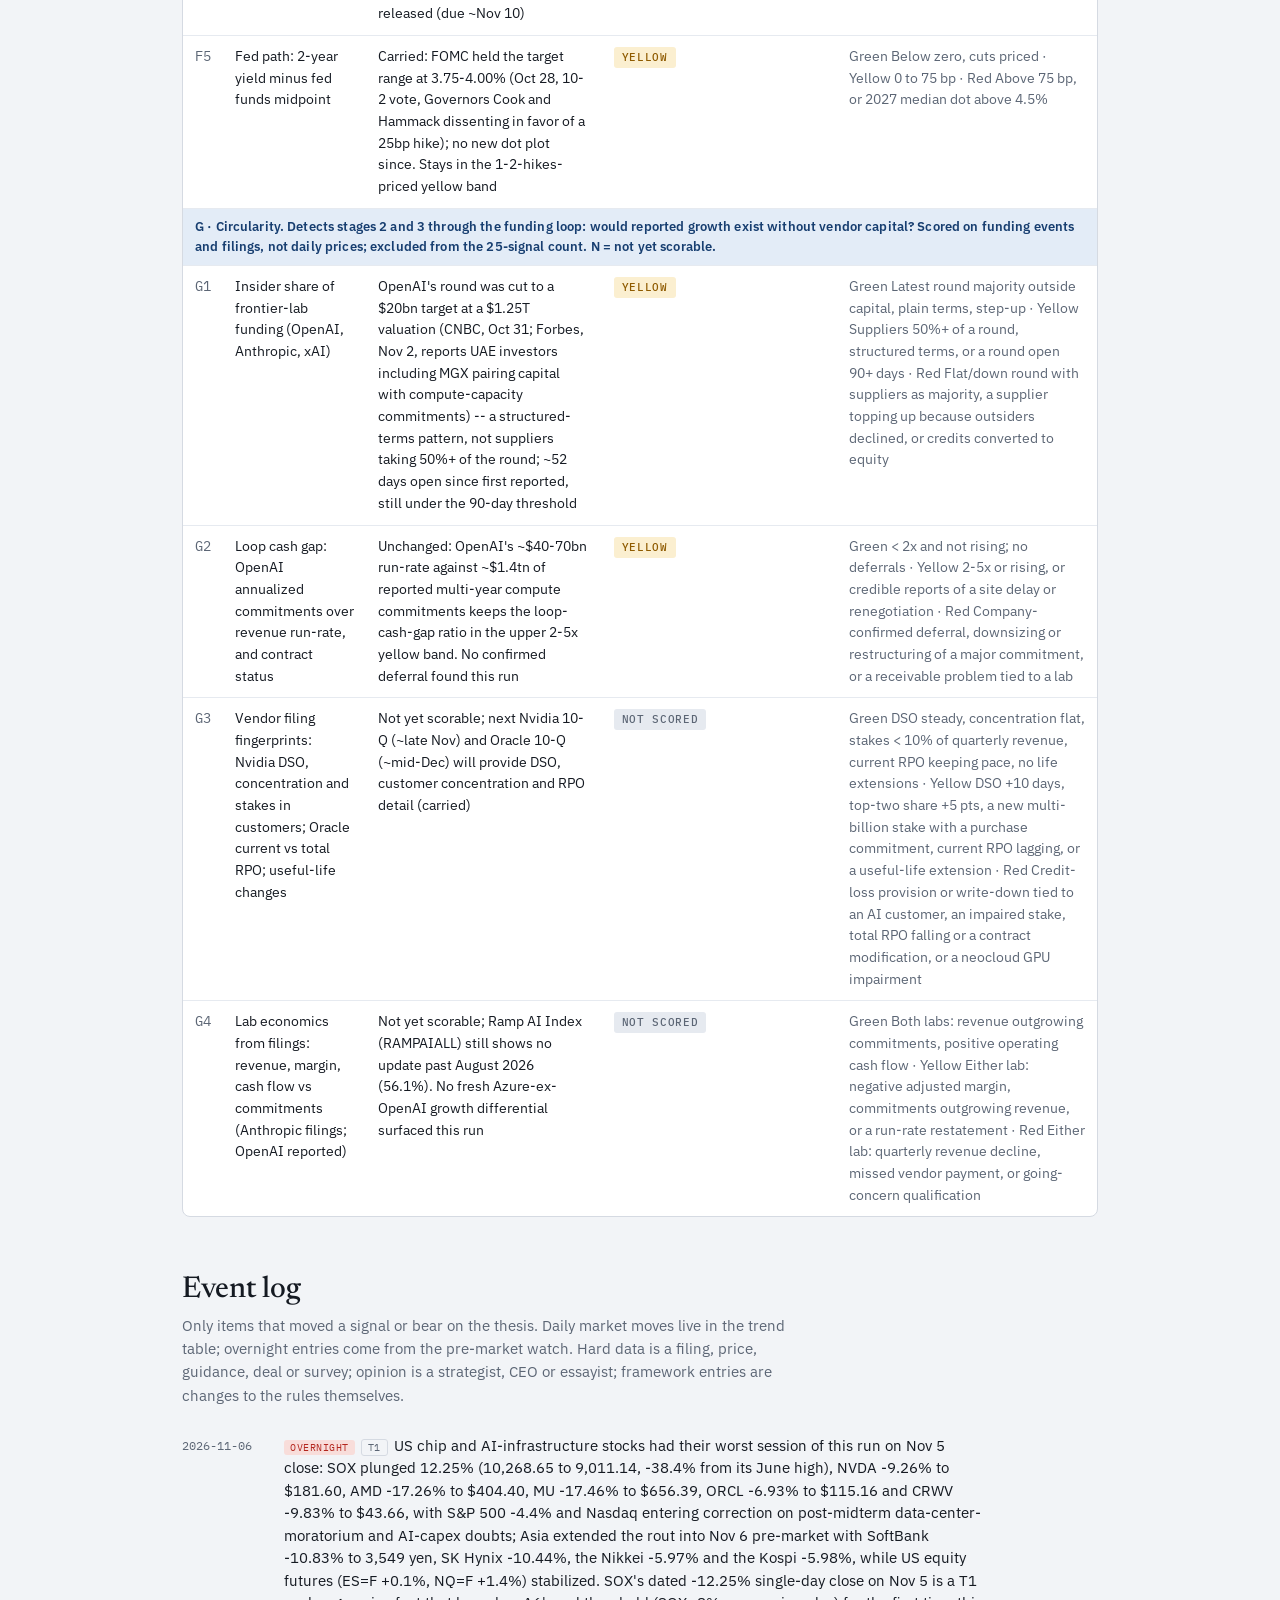
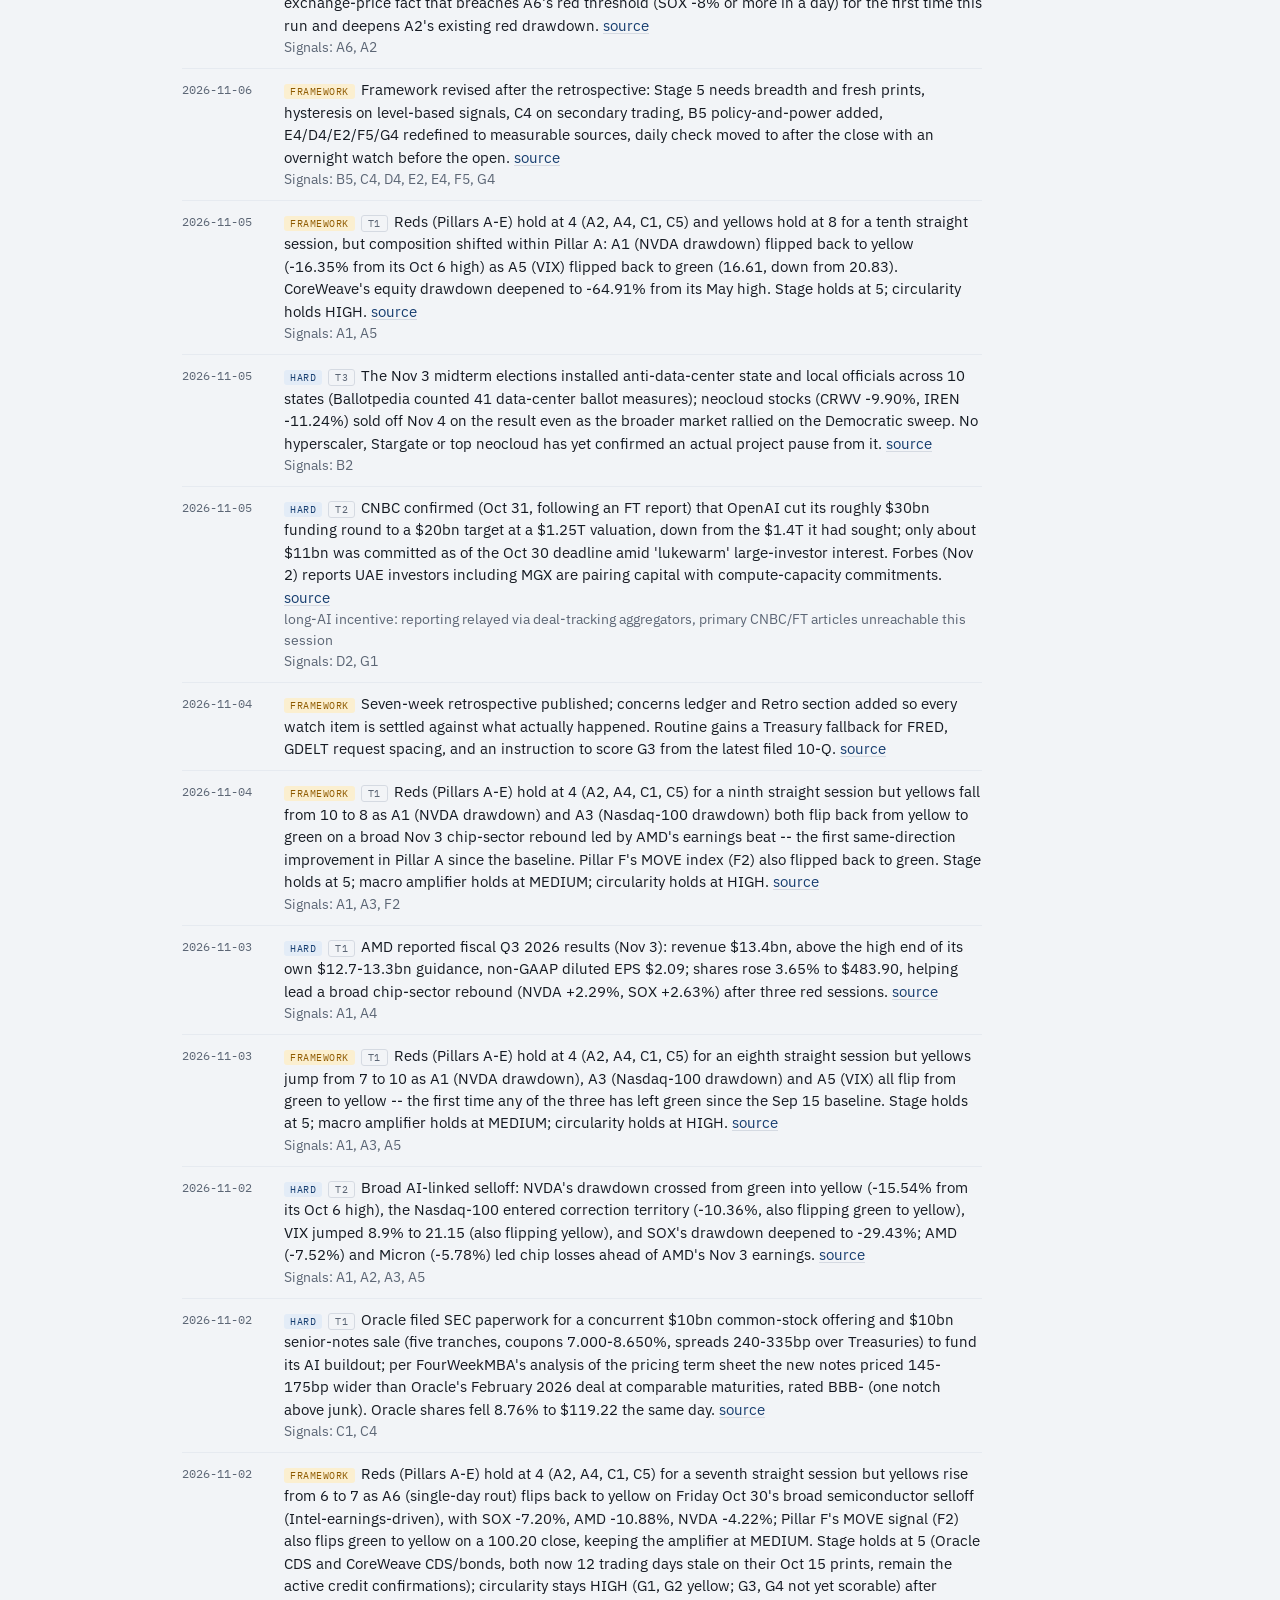
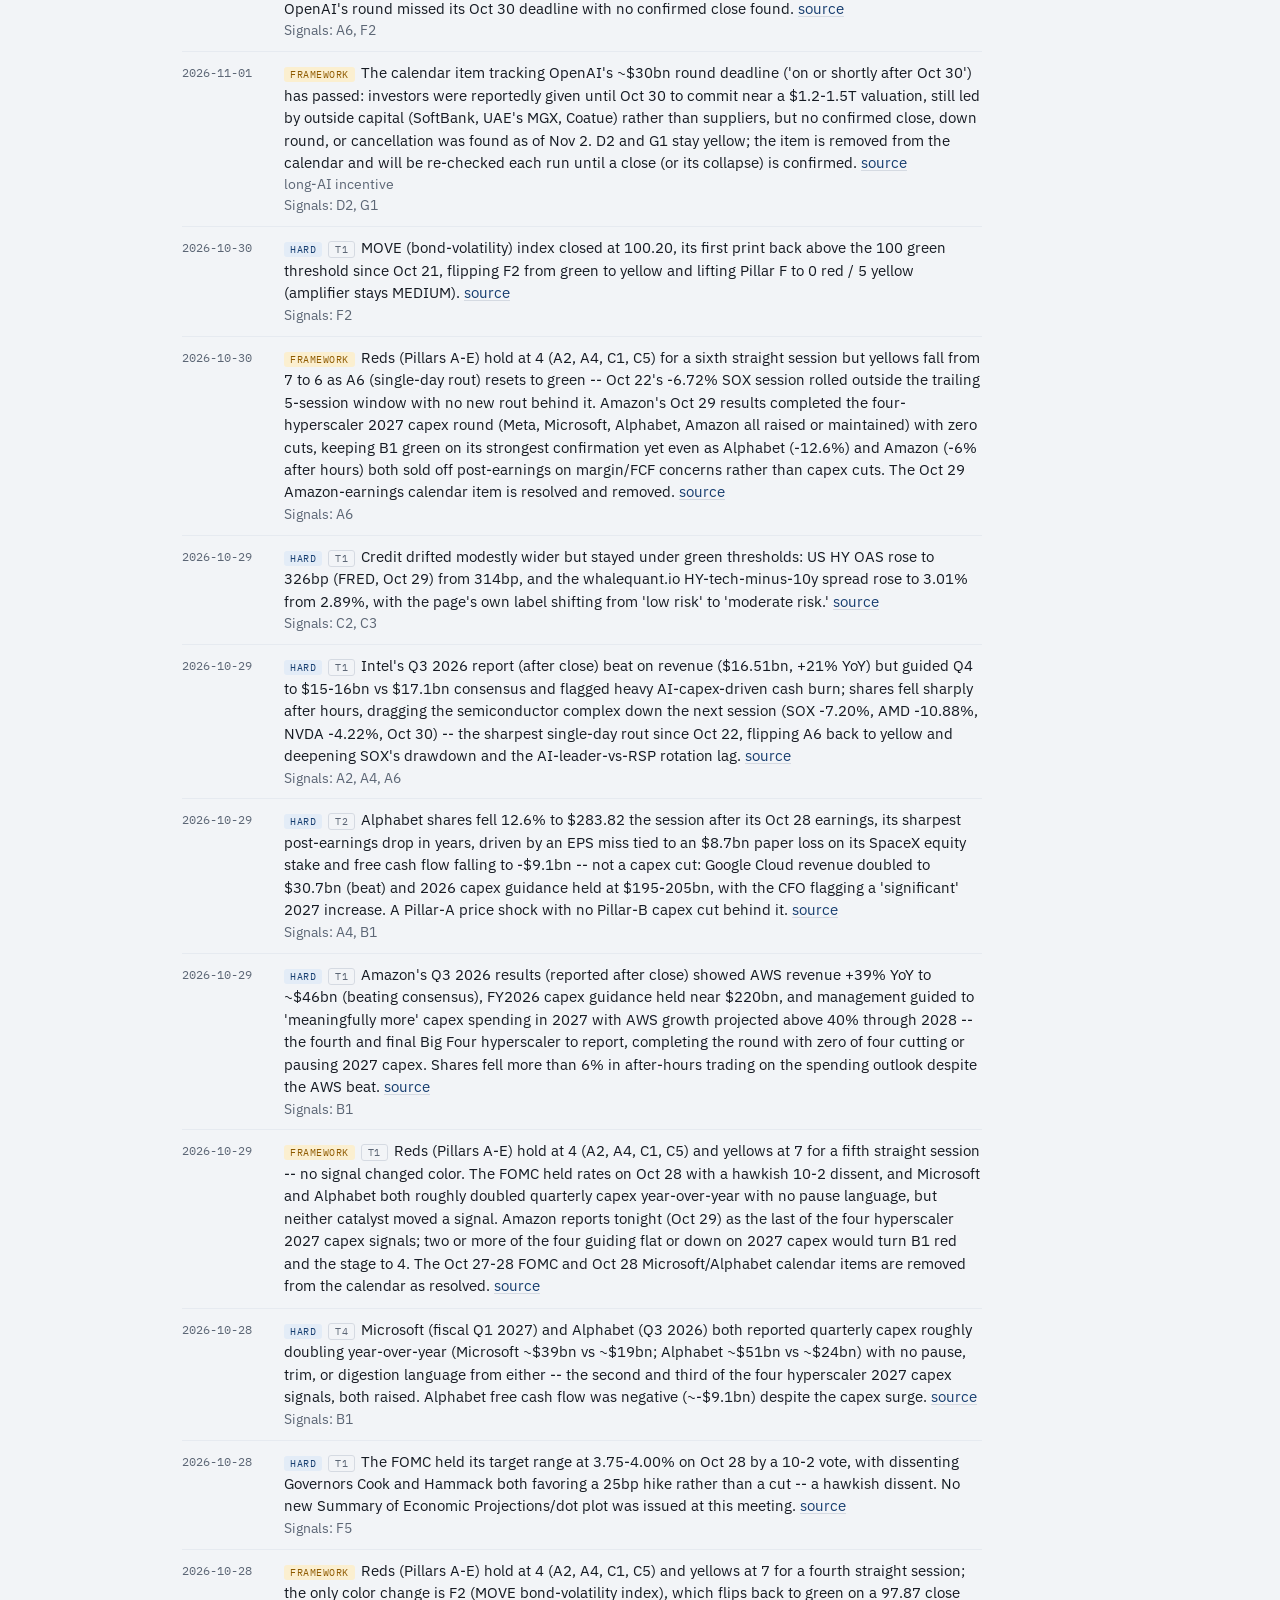
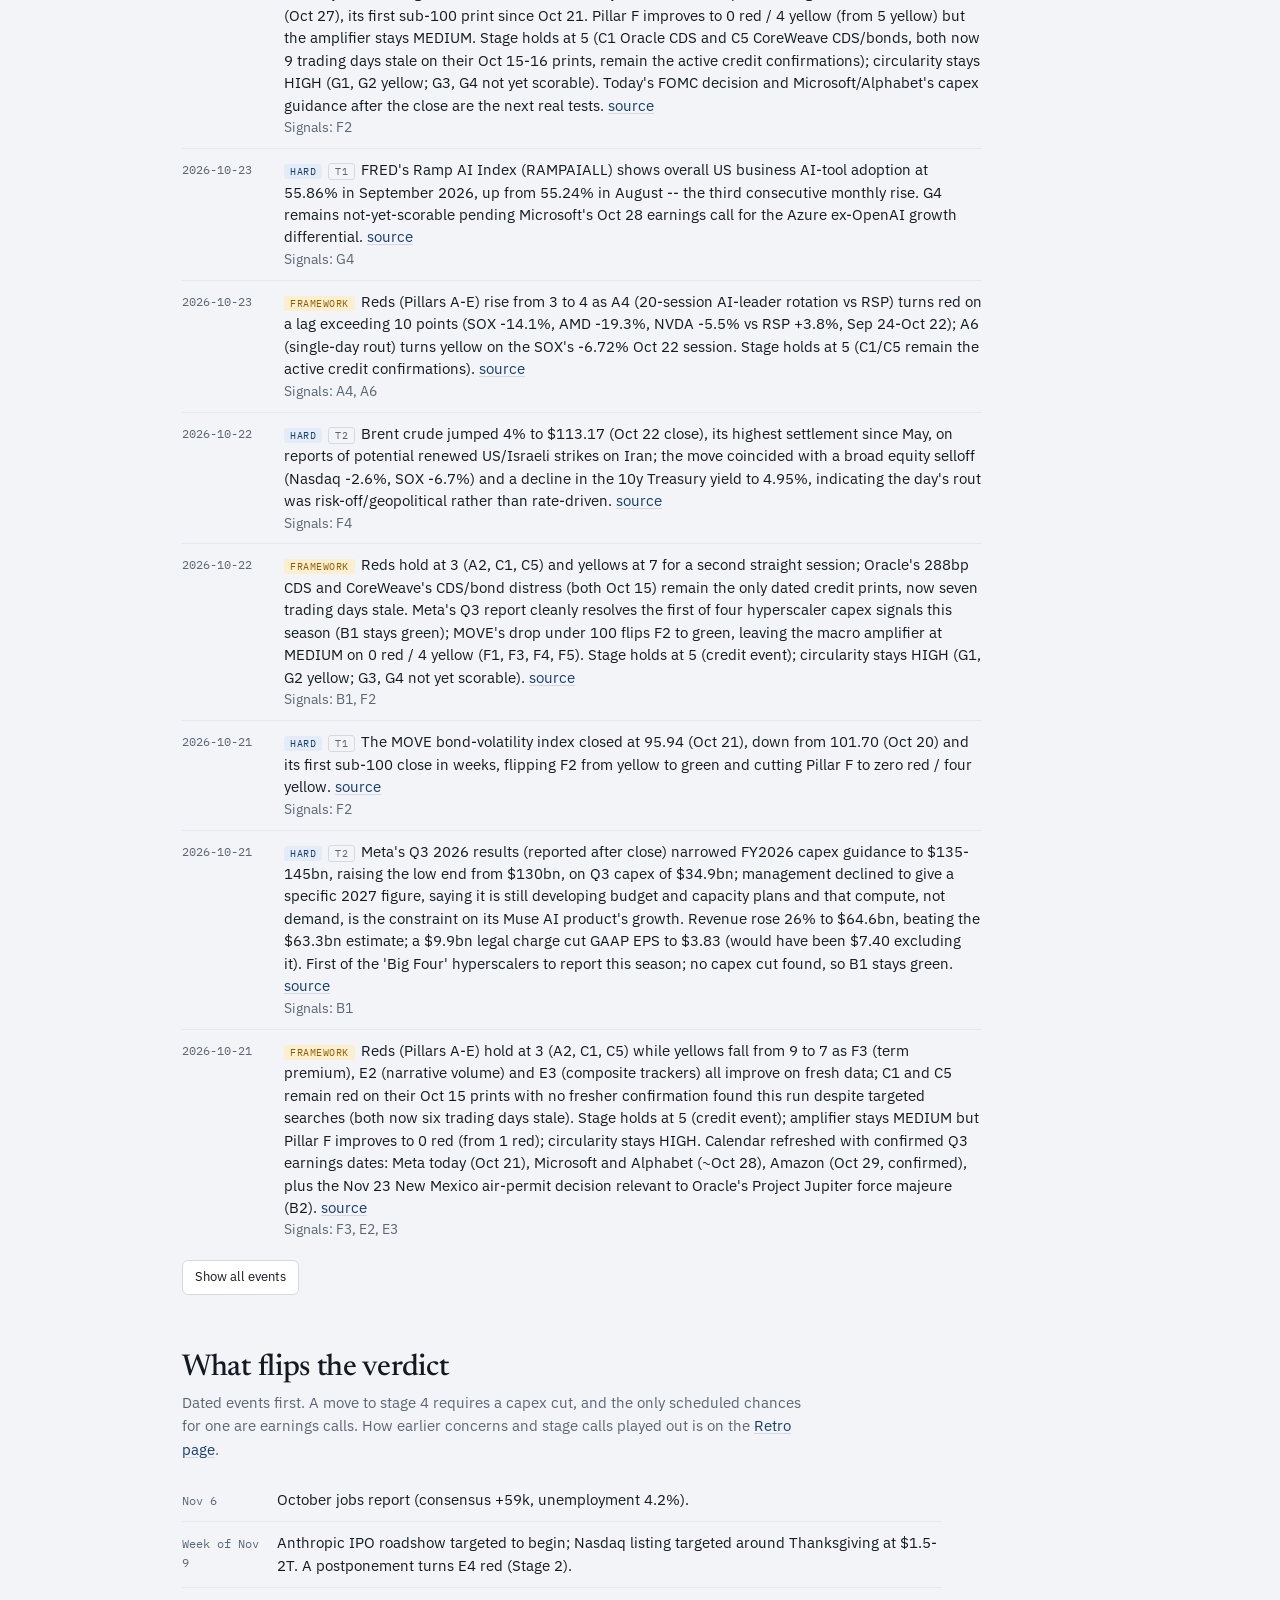
==== commit d9f659ba: "Retro on its own page, changelog file, feeds through network secrets - retro.html and assets/retro.j" ====
--- a/index.html
+++ b/index.html
@@ -14,6 +14,7 @@
 <div class="wrap">
   <div class="top">
     <div class="eyebrow">AI bubble watch &middot; daily check, weekdays after the US close</div>
+    <nav class="nav" aria-label="Pages"><a href="./" aria-current="page">Dashboard</a><a href="retro.html">Retro</a></nav>
     <div class="live" id="live">Loading&hellip;</div>
   </div>
   <h1 style="margin-top:10px">Is the AI bubble popping?</h1>
@@ -39,12 +40,8 @@
   <div style="margin-top:10px"><button class="btn" id="log-more" hidden>Show all events</button></div>
 
   <h2>What flips the verdict</h2>
-  <p class="sub">Dated events first. A move to stage 4 requires a capex cut, and the only scheduled chances for one are earnings calls.</p>
+  <p class="sub">Dated events first. A move to stage 4 requires a capex cut, and the only scheduled chances for one are earnings calls. How earlier concerns and stage calls played out is on the <a href="retro.html">Retro page</a>.</p>
   <ul class="cal" id="cal"></ul>
-
-  <h2>Retro</h2>
-  <p class="sub">What we were worried about, and how it turned out. Each concern is a testable statement with a horizon. The check settles it when dated evidence arrives or the deadline passes, and never rewrites a settled one. The first list looks back about a month; the table shows what followed each change of stage.</p>
-  <div id="retro"><p class="small">Loading&hellip;</p></div>
 
   <h2>Trackers</h2>
   <p class="sub">Four public gauges the check reads every day, kept for context. They feed signal E3, which turns yellow when two of the three composite trackers deteriorate. Values are as the sites report them; a "carried" mark means no fresh reading was found that day and the previous one was kept.</p>
--- a/assets/style.css
+++ b/assets/style.css
@@ -166,3 +166,7 @@
 .btn{font:inherit;font-size:13px;padding:6px 12px;border-radius:6px;border:1px solid var(--rule);background:var(--surface);color:var(--ink);cursor:pointer}
 .btn:hover{border-color:var(--accent)}
 .err{background:var(--r-bg);color:var(--r);padding:10px 14px;border-radius:8px;margin-top:16px}
+.nav{display:flex;gap:16px;align-items:baseline}
+.nav a{font-family:"IBM Plex Mono",ui-monospace,Menlo,monospace;font-size:12px;letter-spacing:.06em;text-transform:uppercase;color:var(--muted);text-decoration:none;padding-bottom:2px;border-bottom:1px solid transparent}
+.nav a:hover{color:var(--accent)}
+.nav a[aria-current]{color:var(--ink);border-bottom-color:var(--accent)}
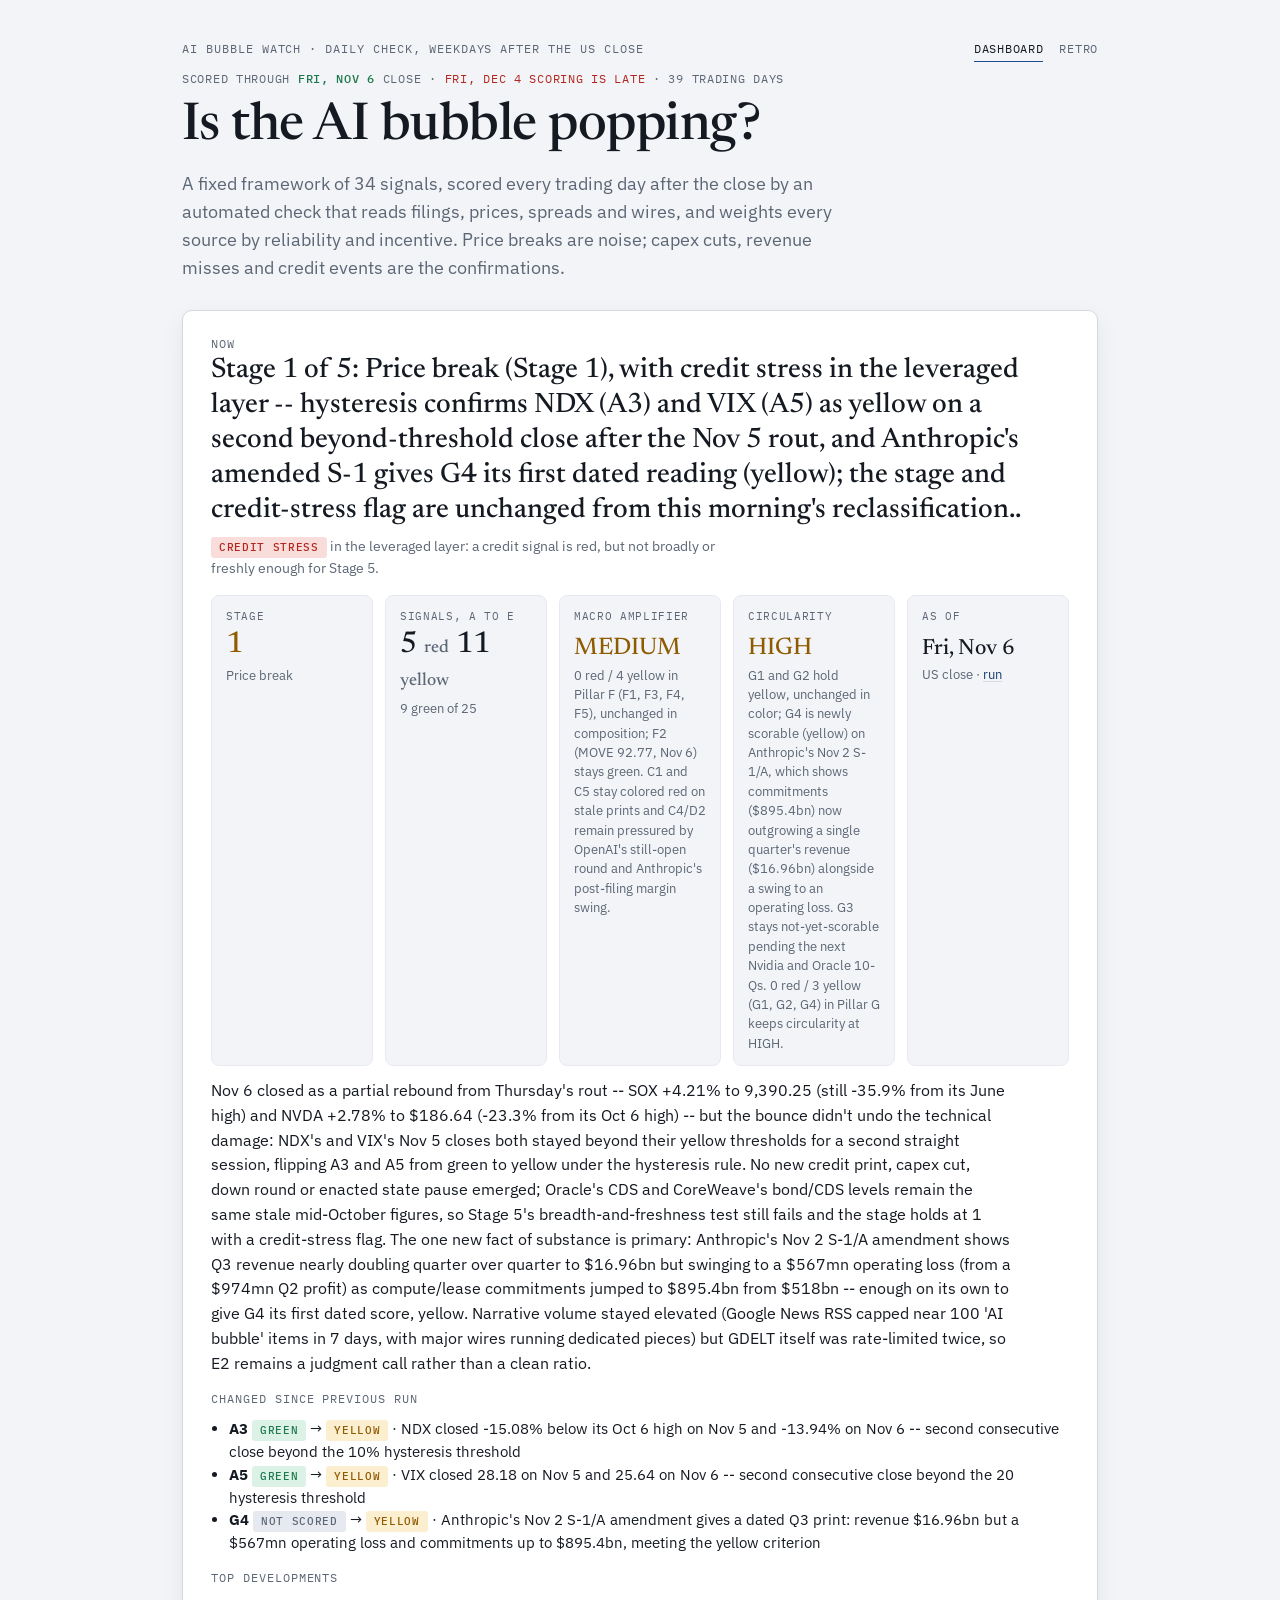
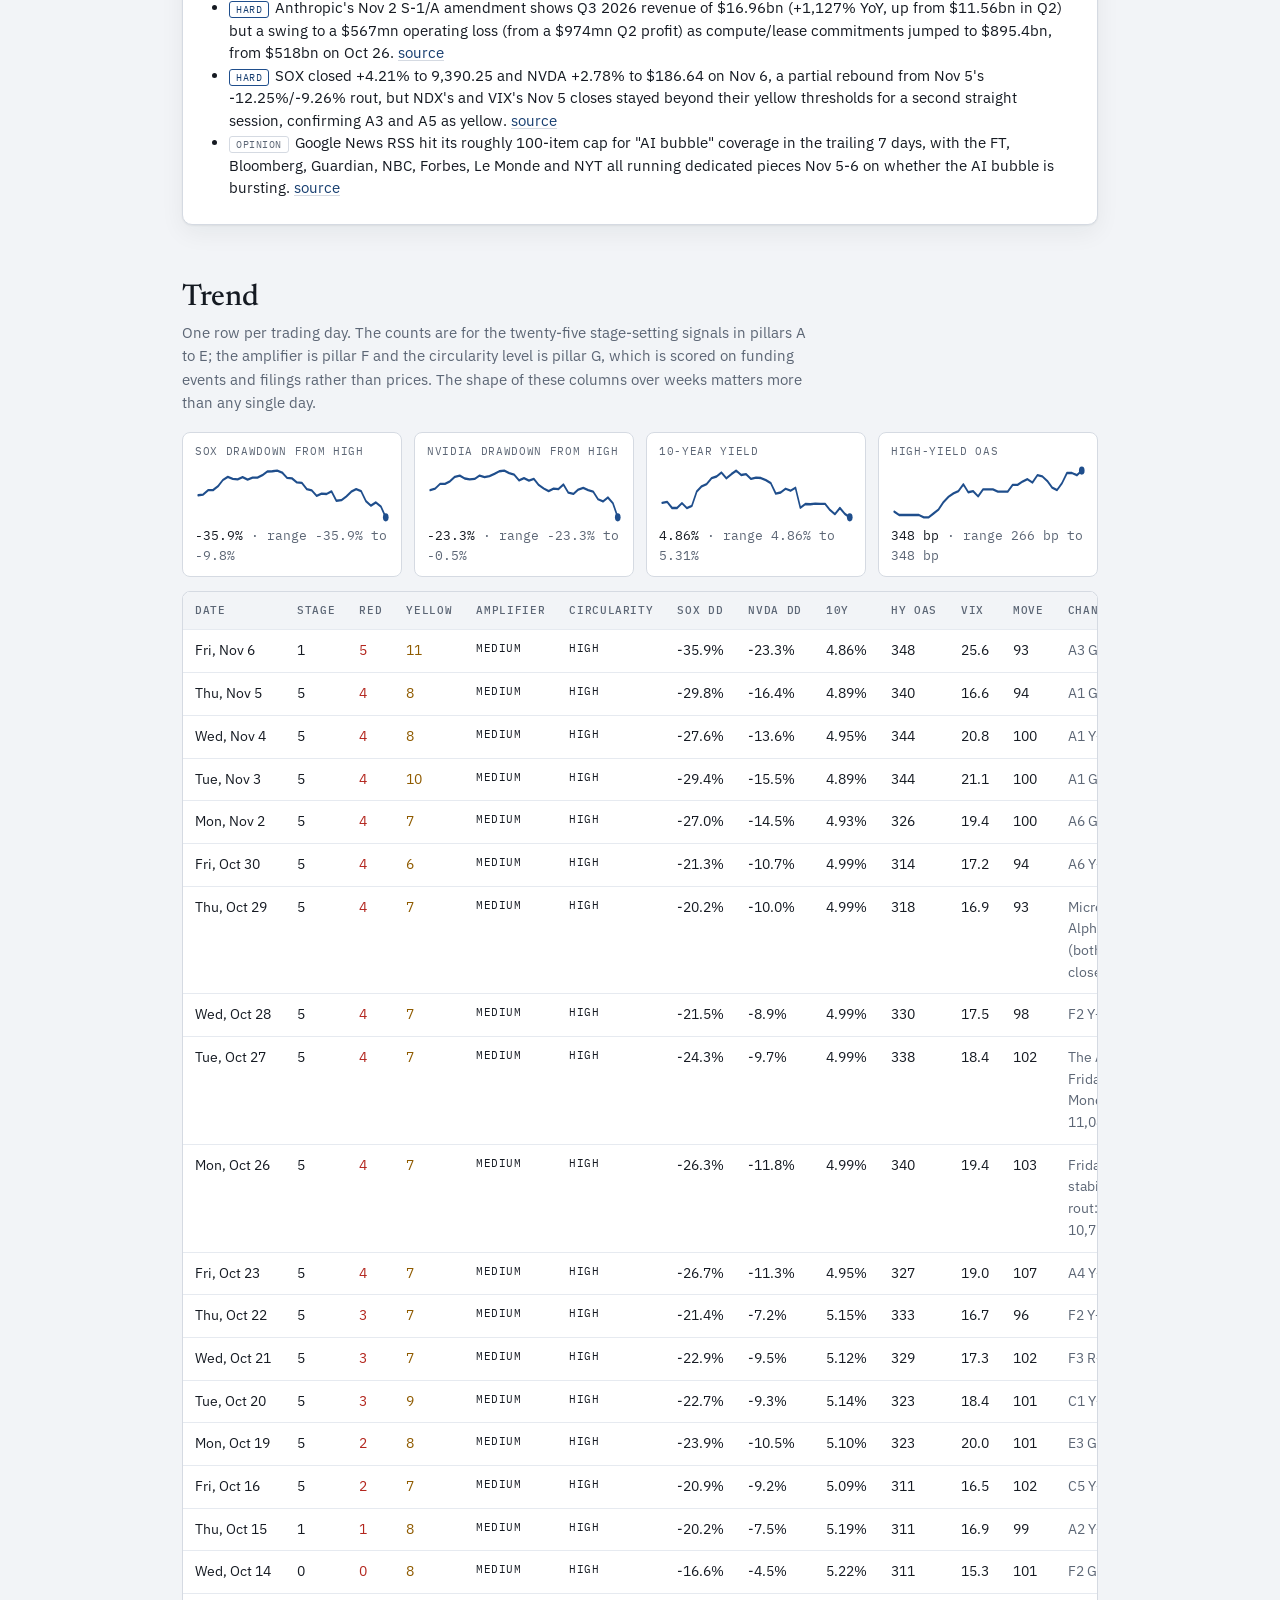
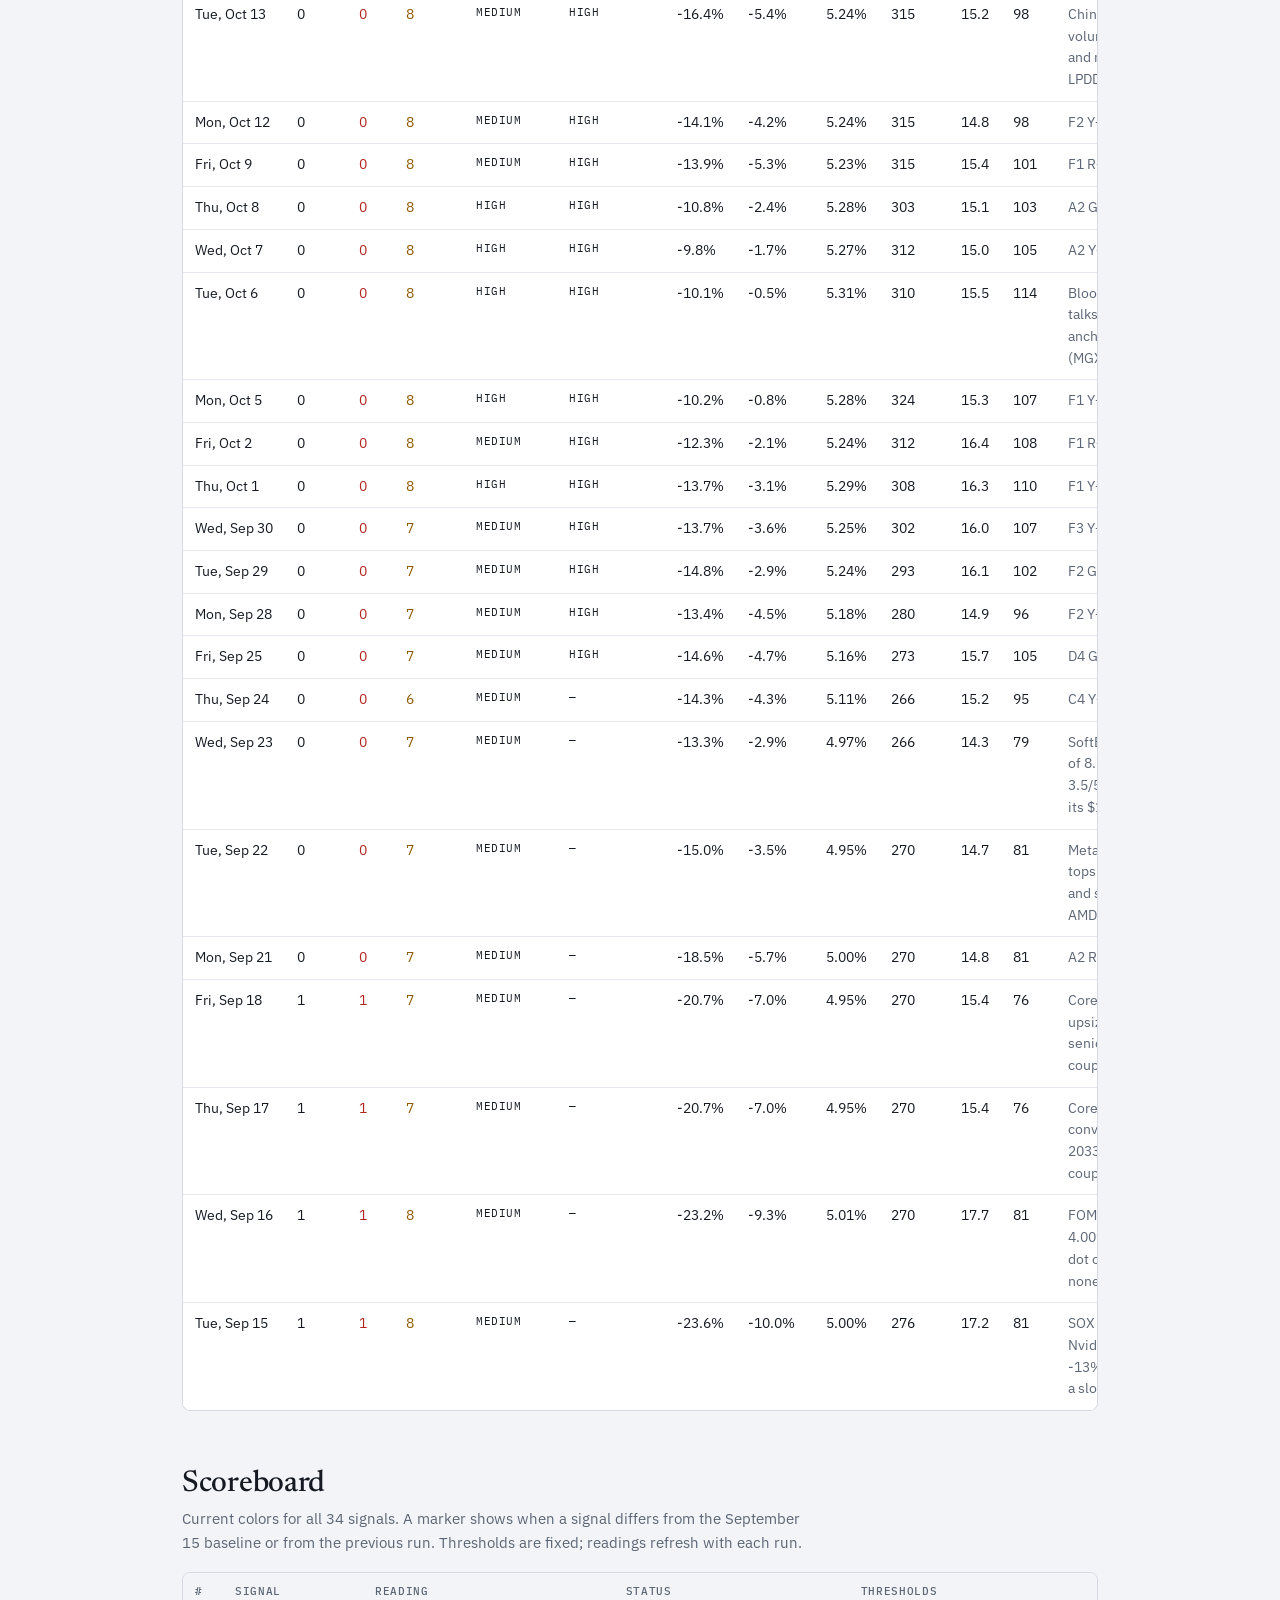
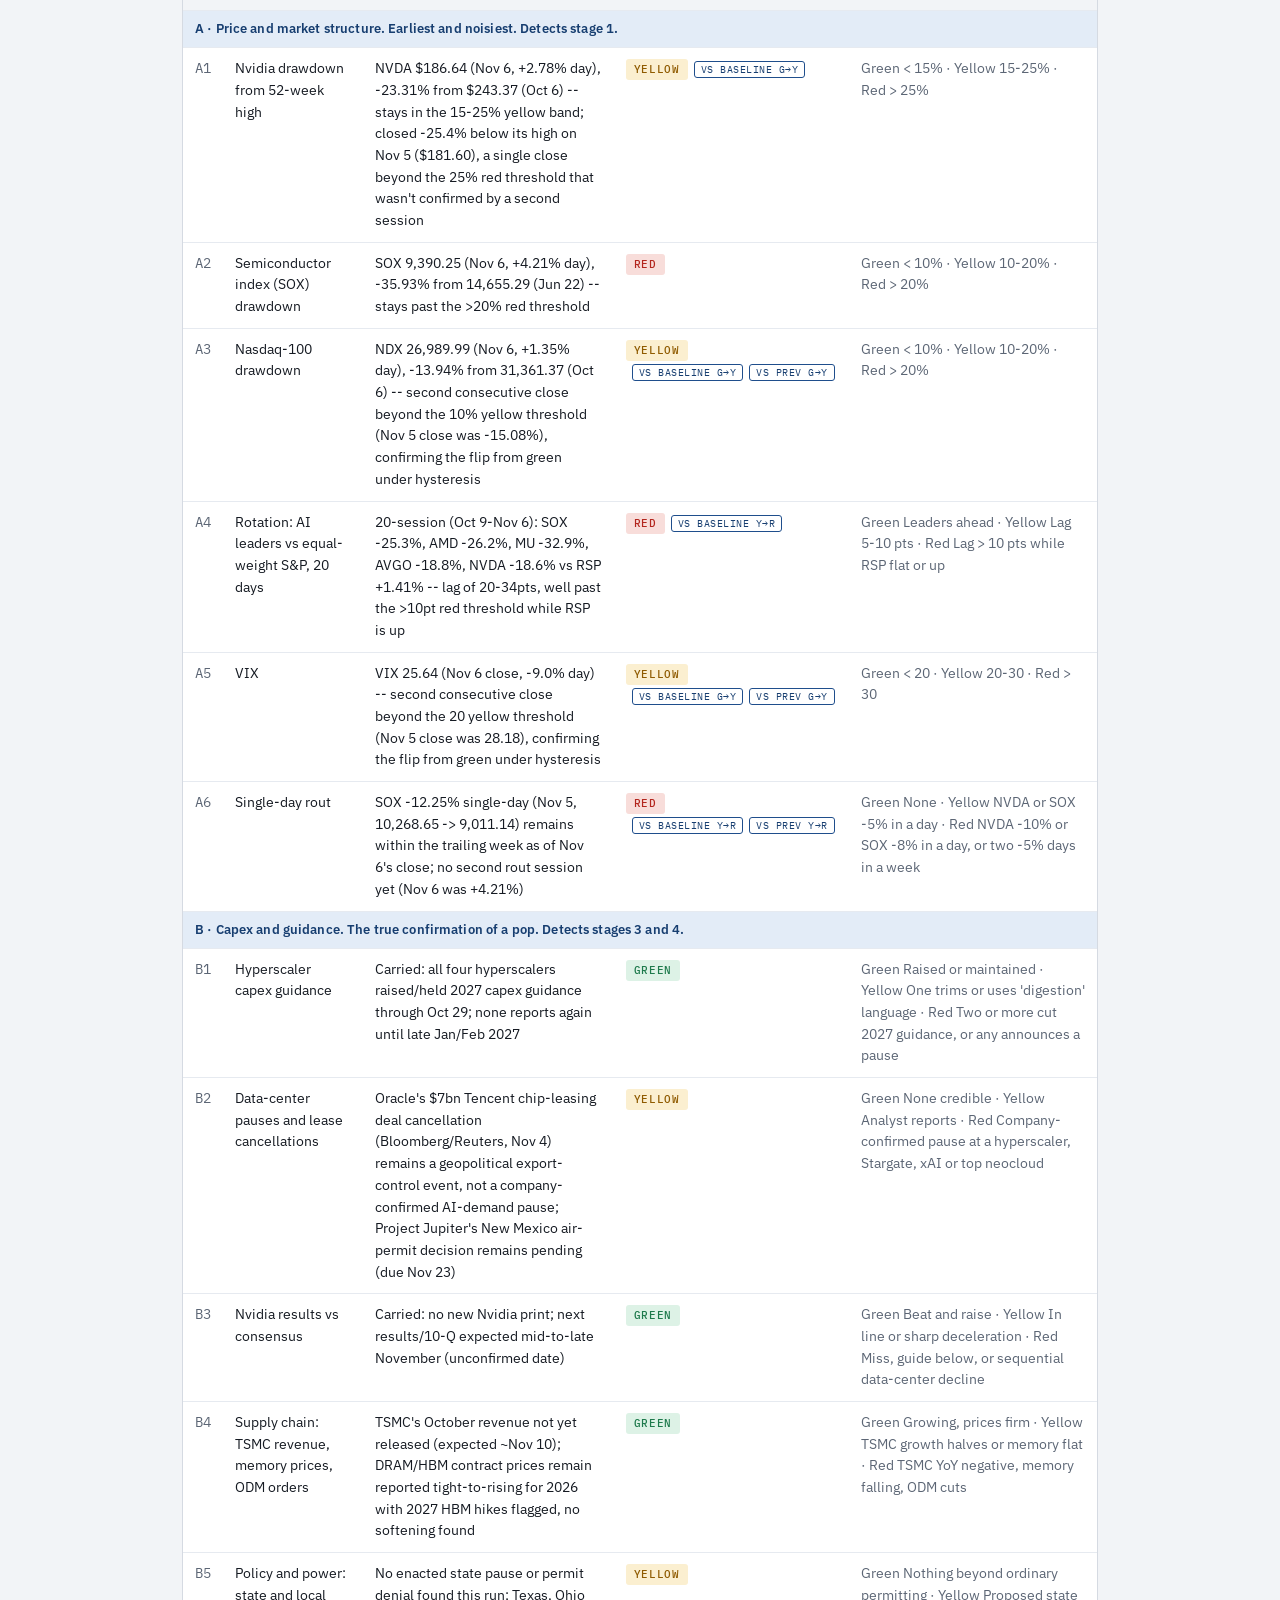
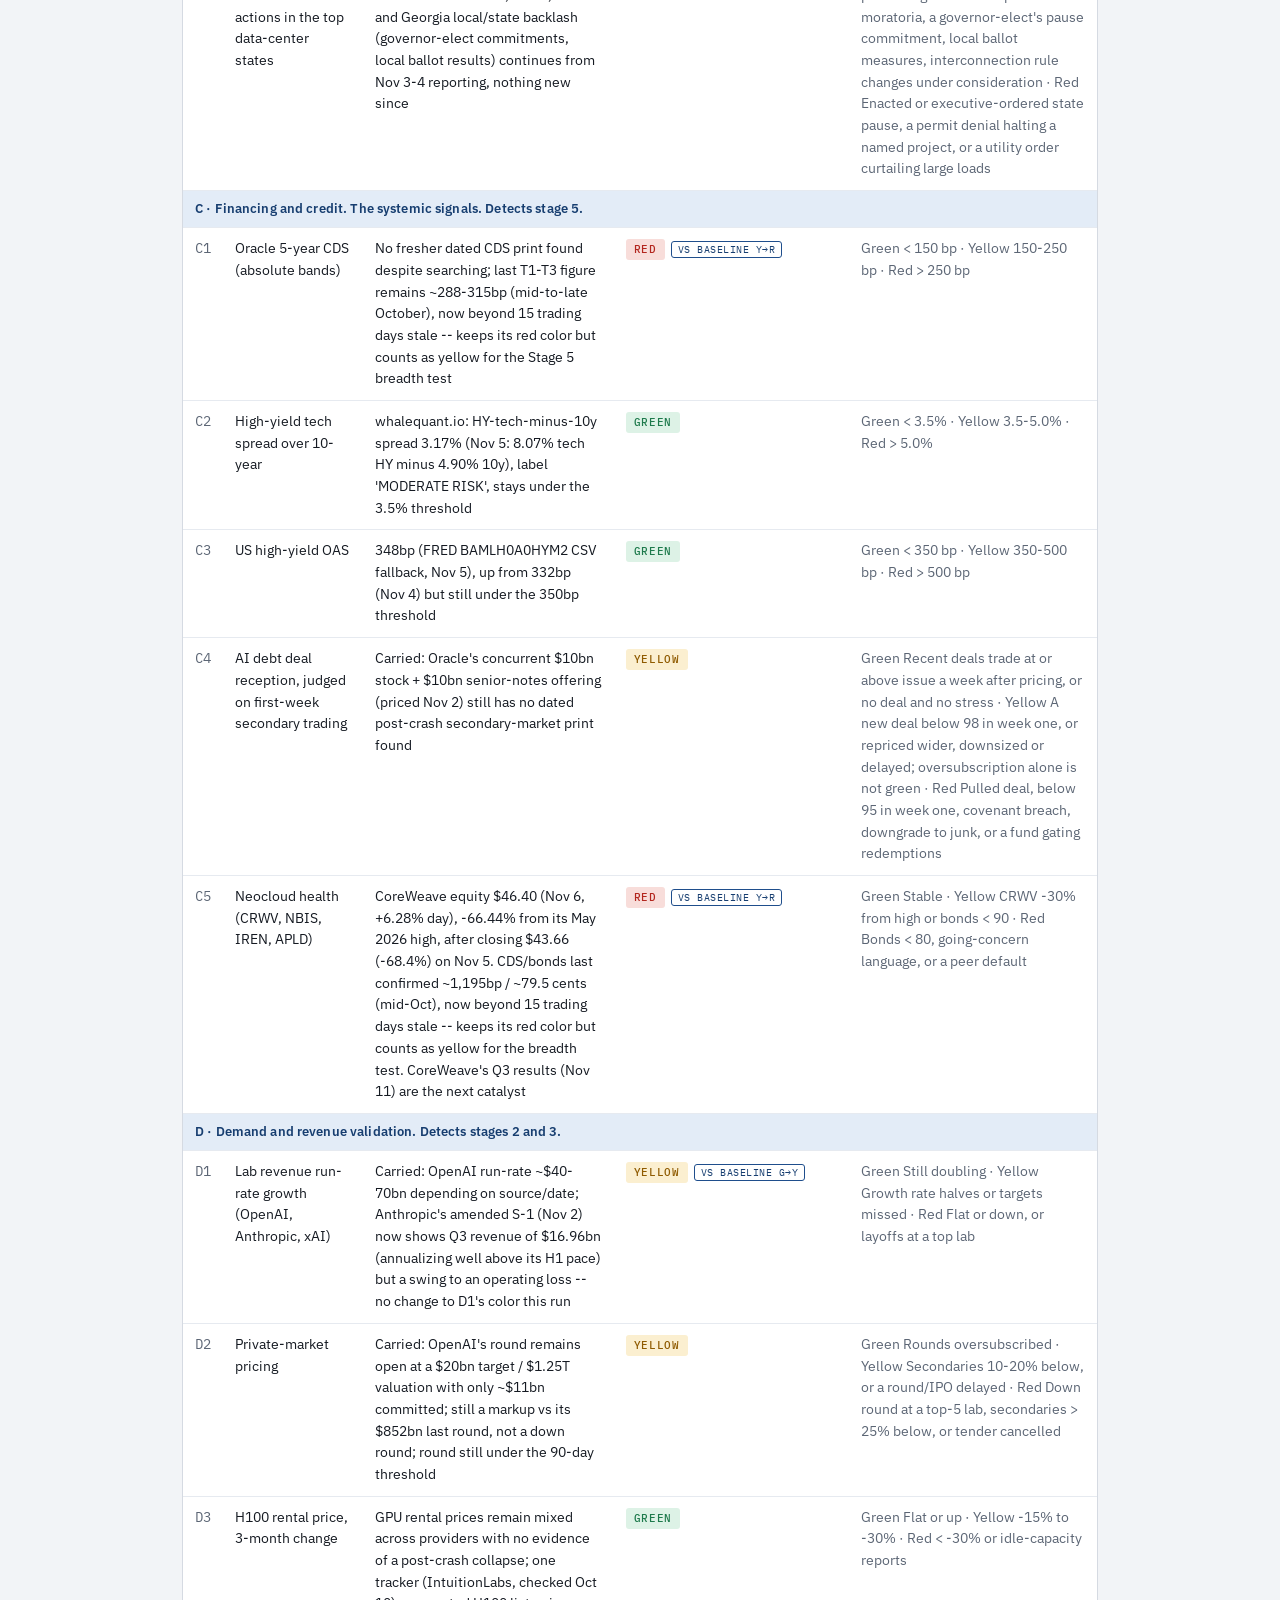
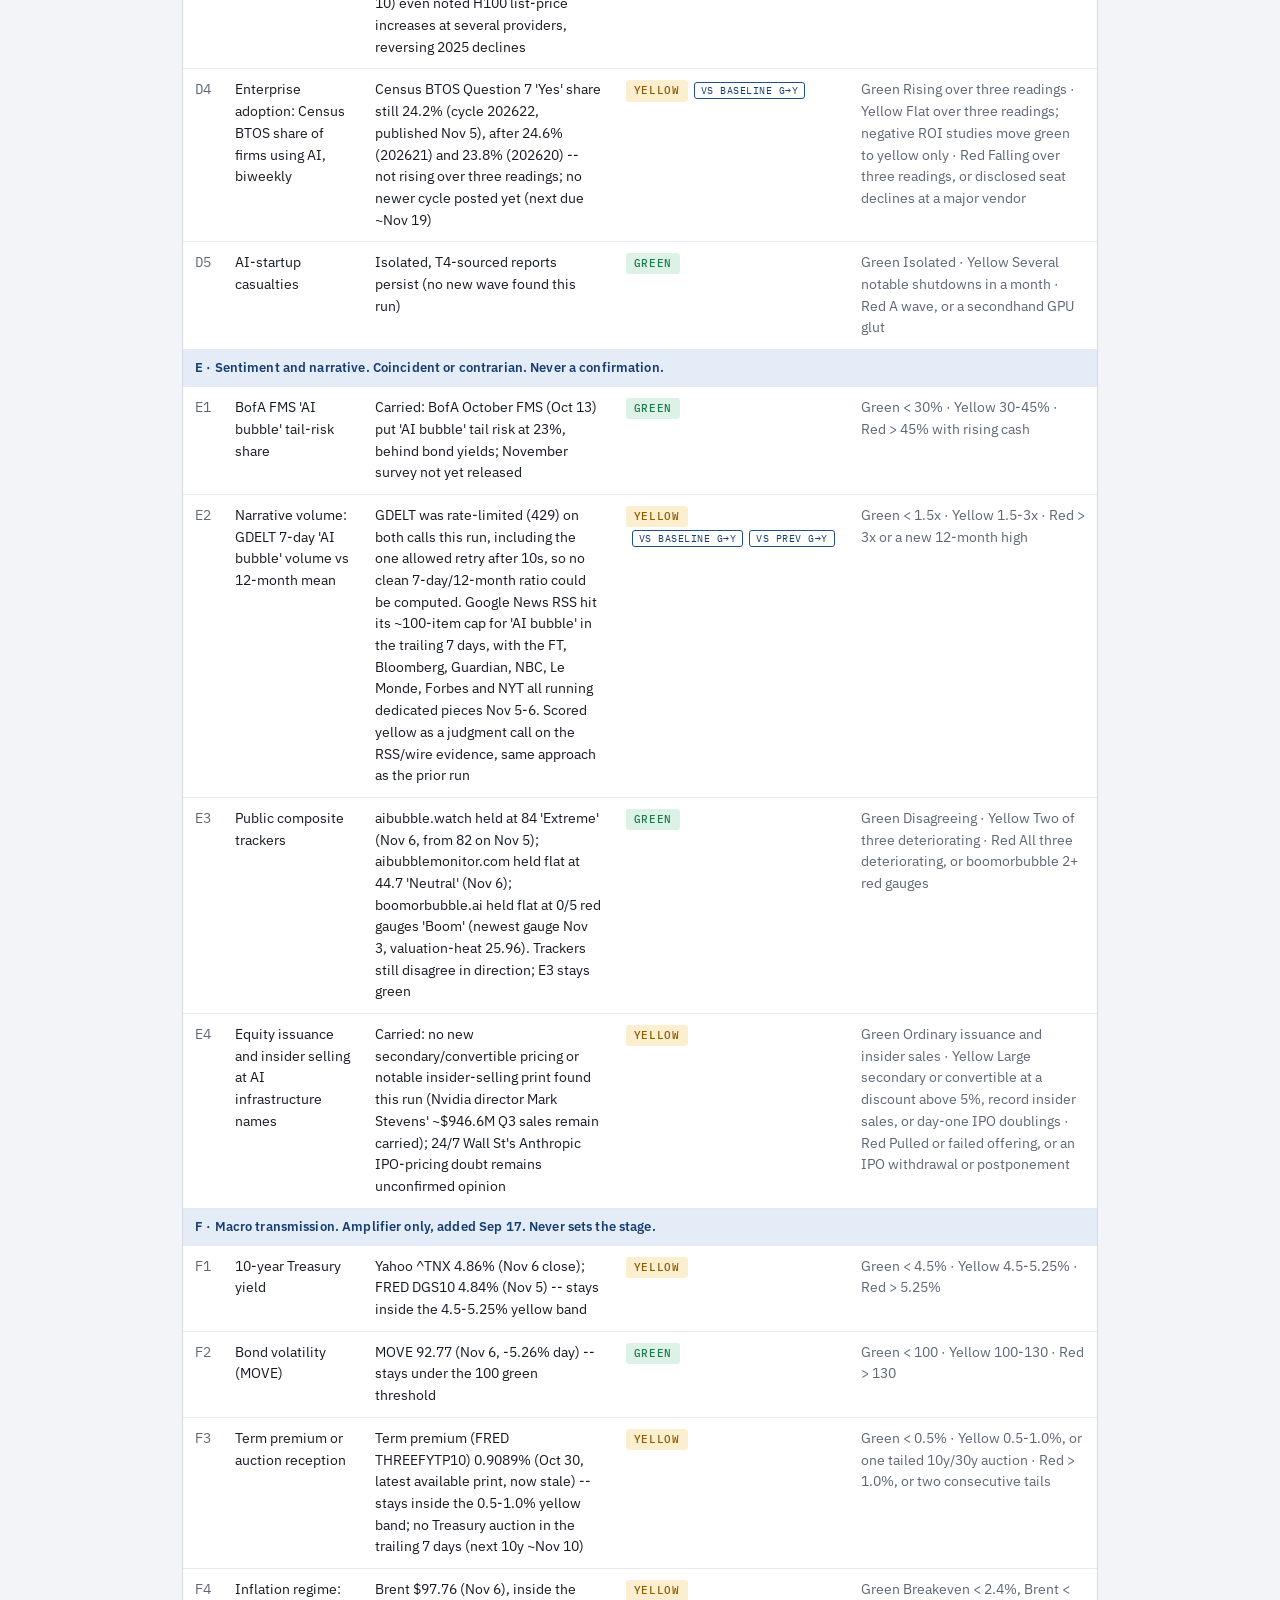
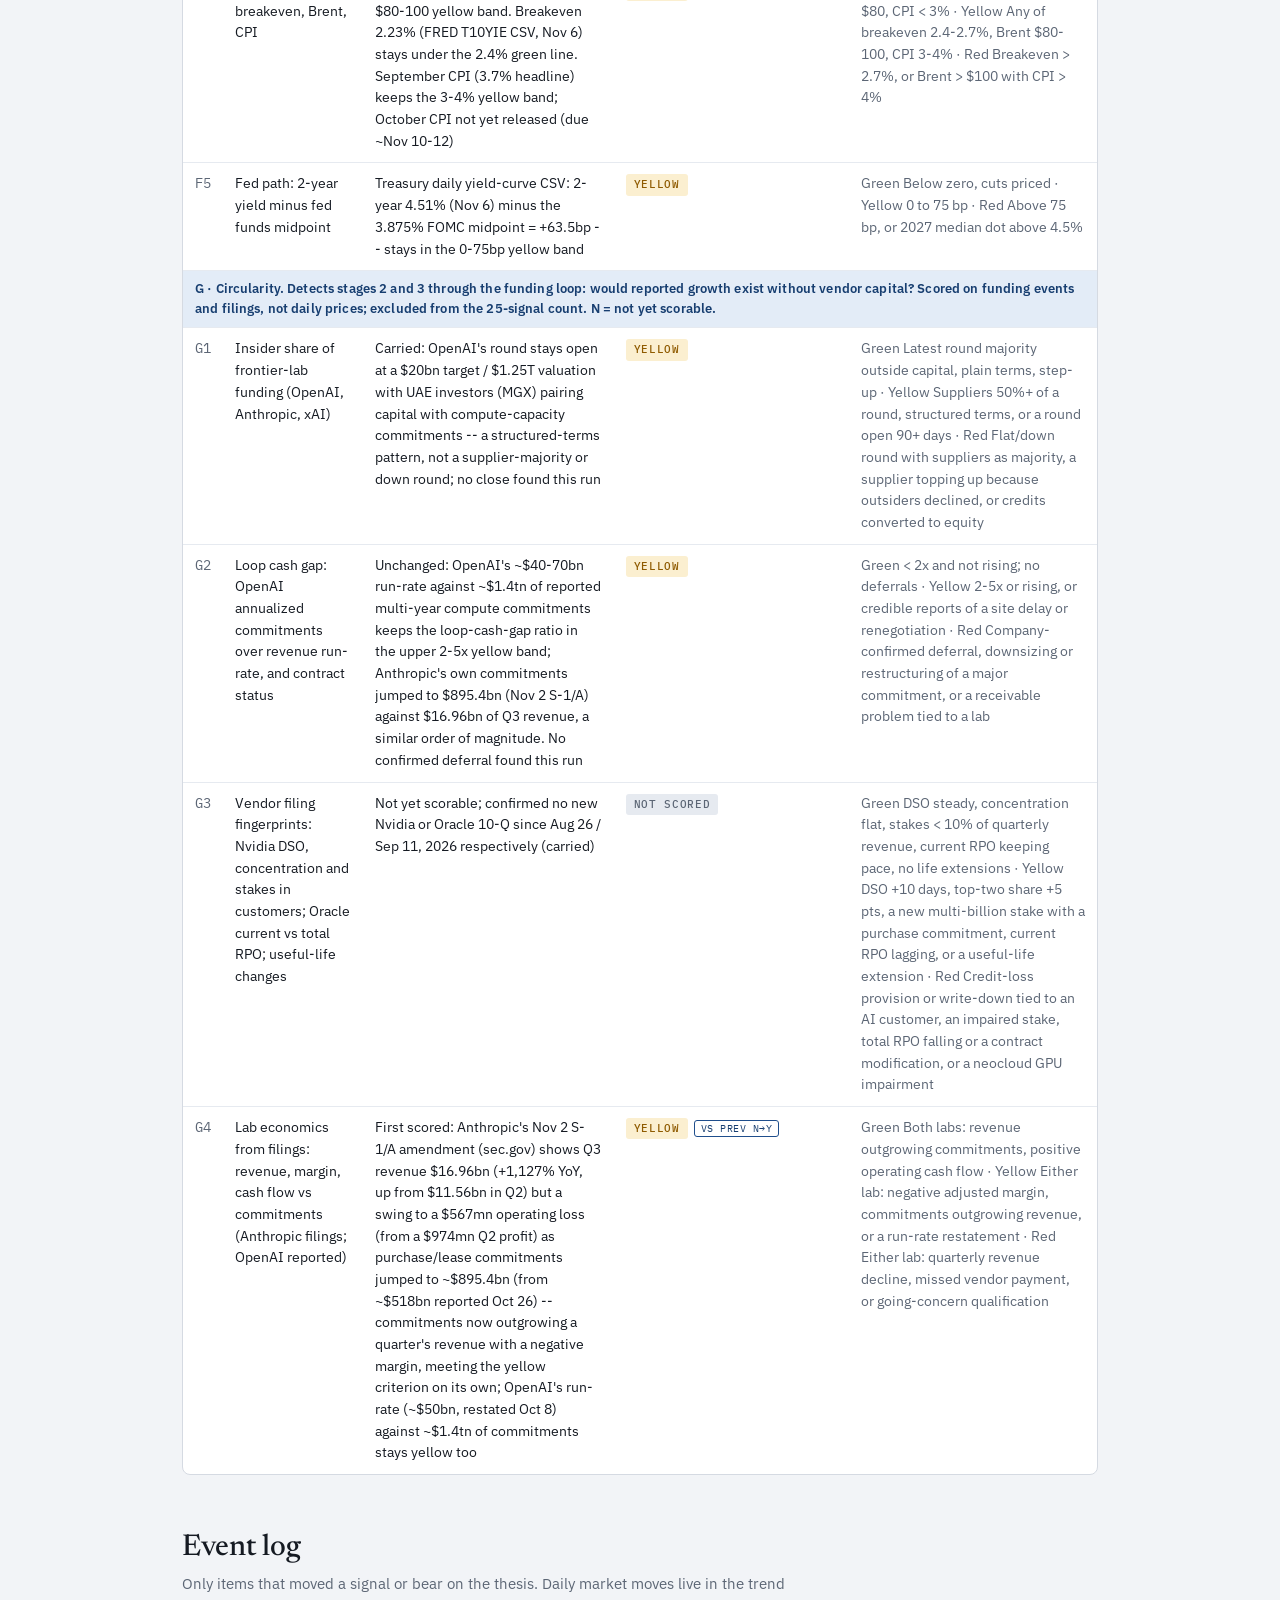
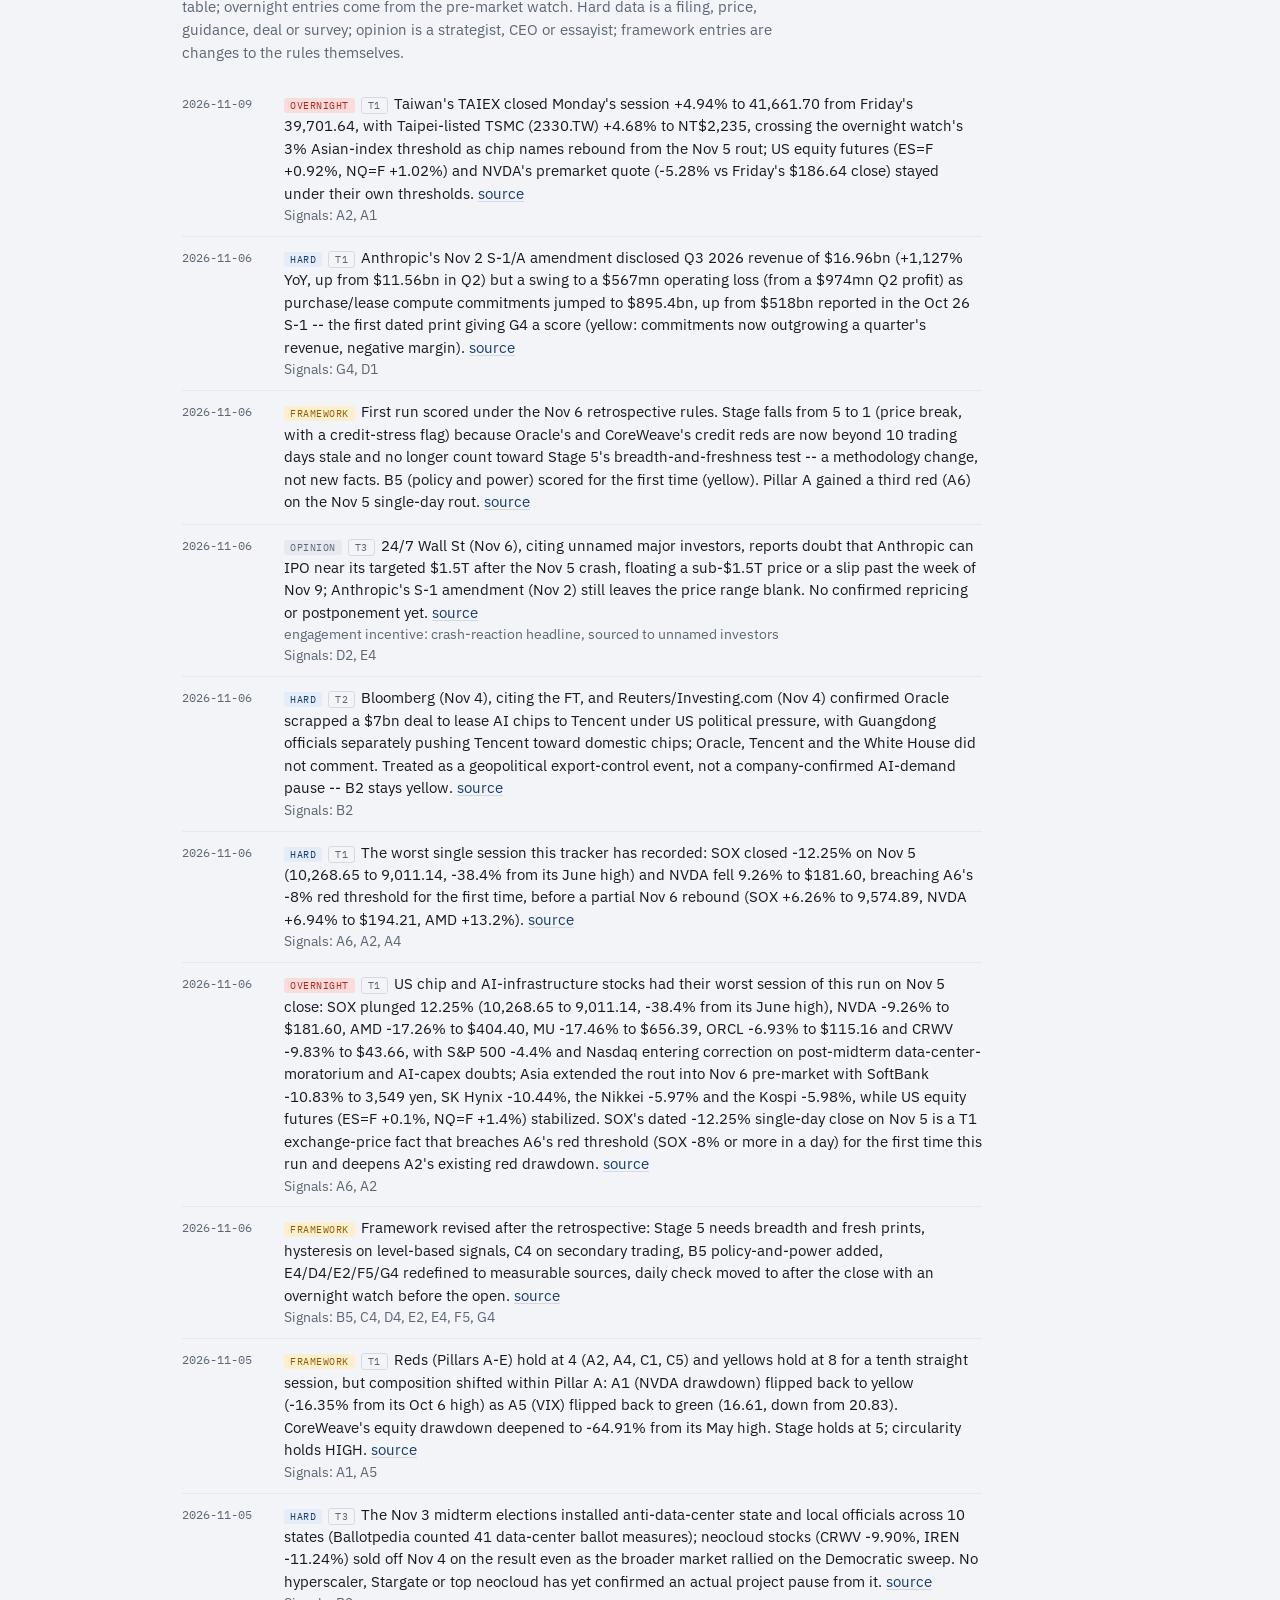
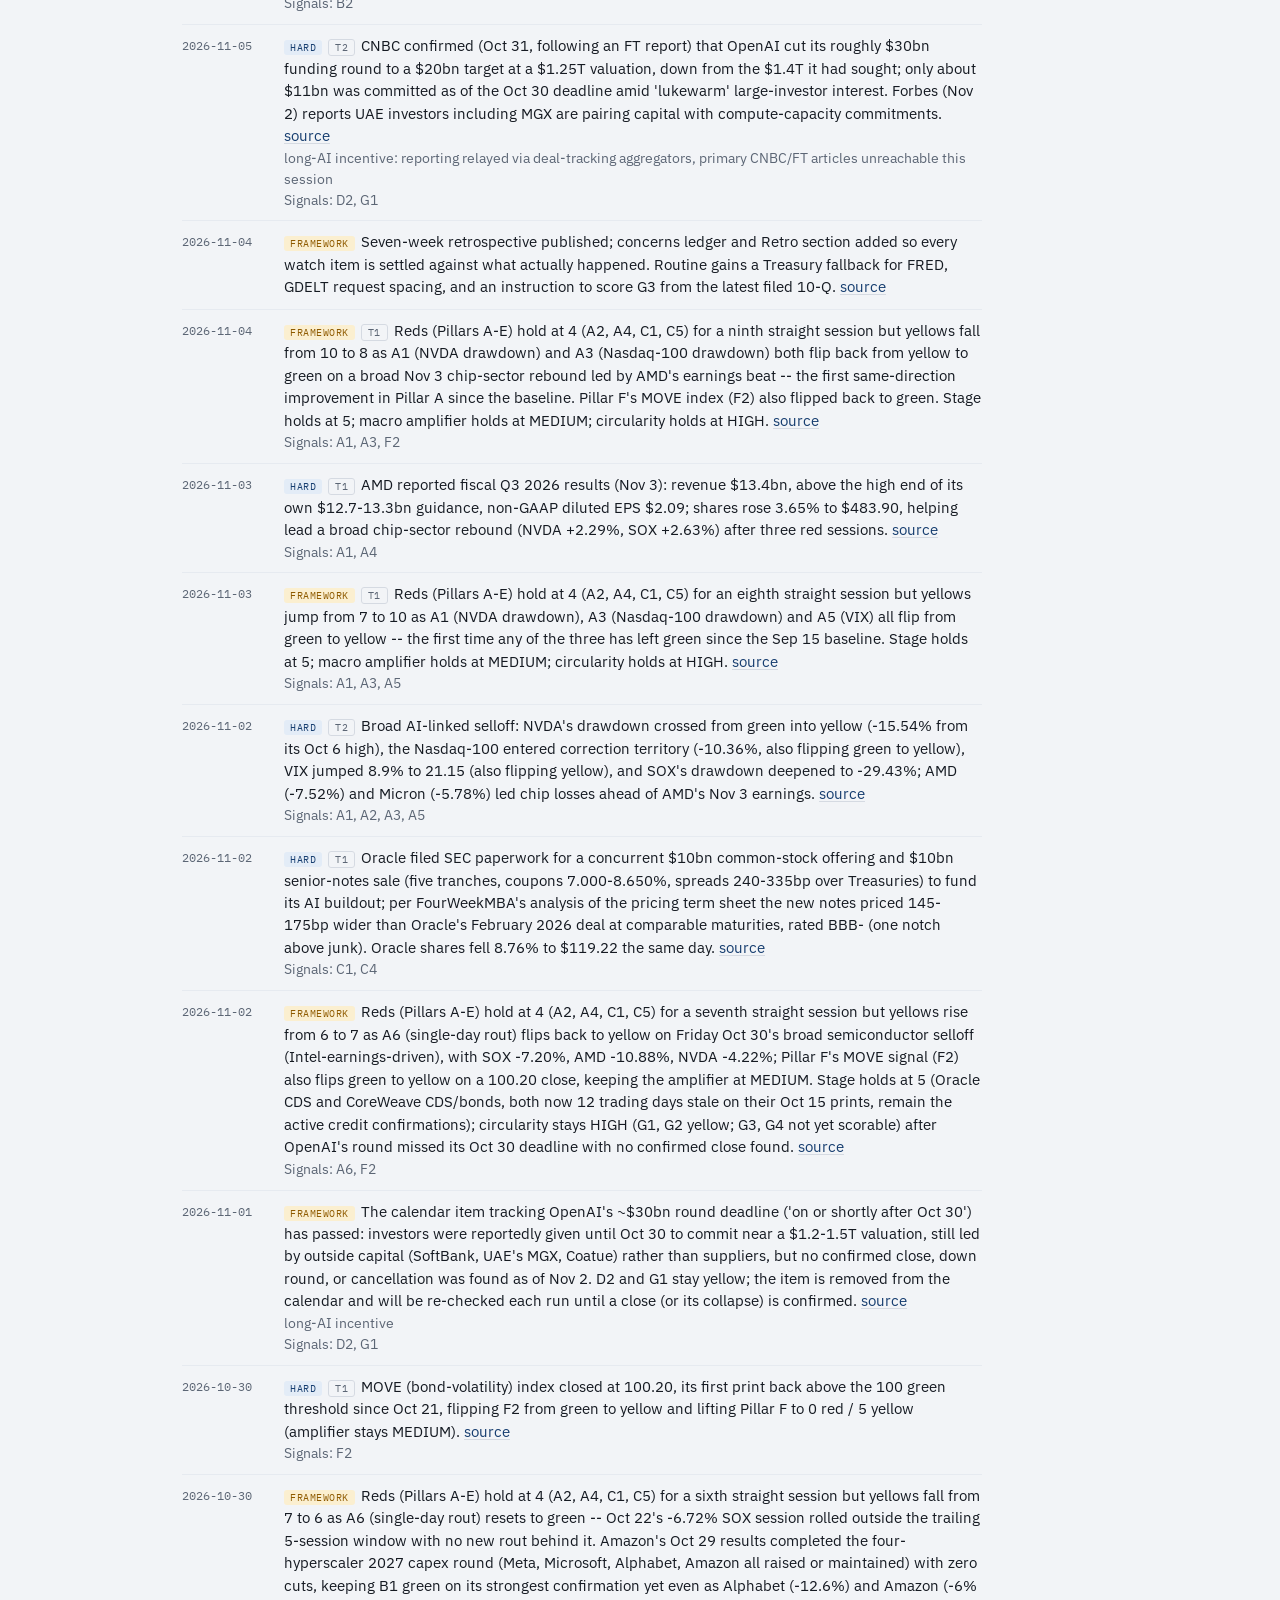
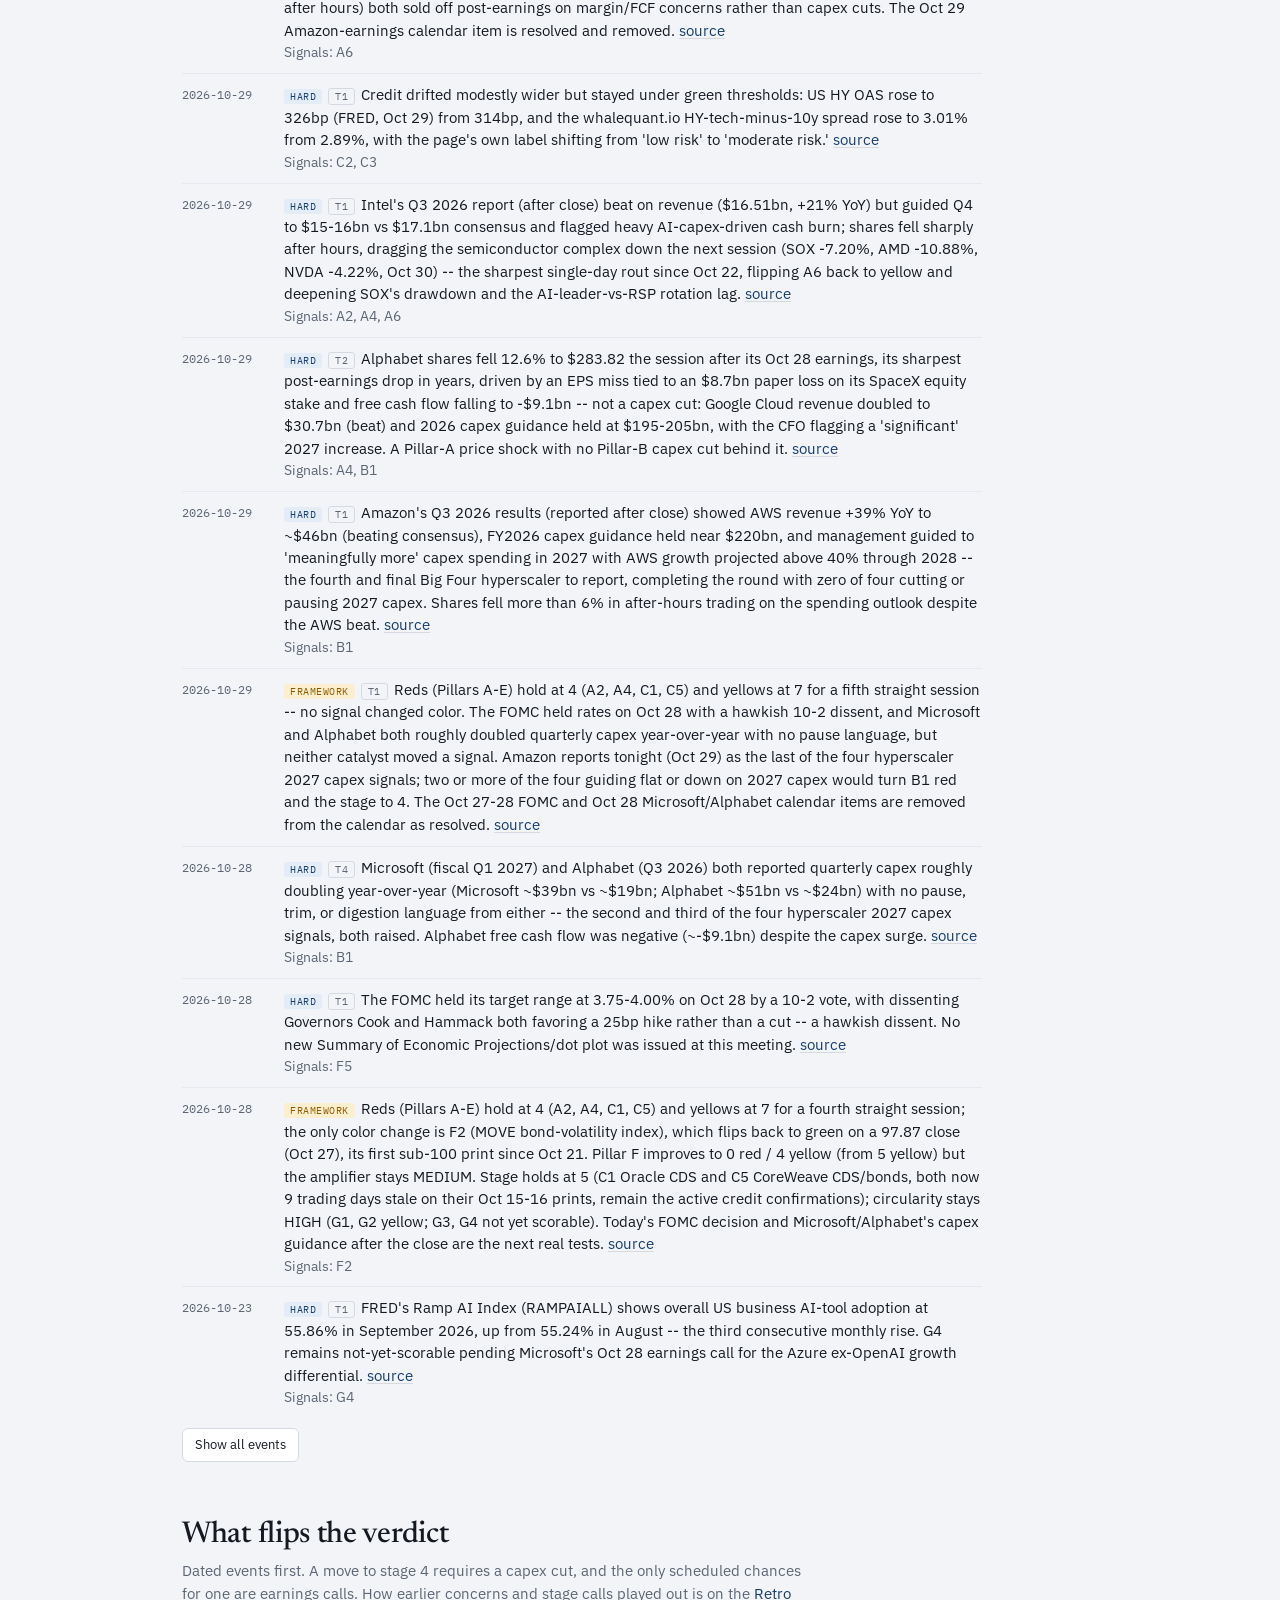
==== commit ed150646: "Header says what the scoring covers and when the next run is due; heartbeat file for both routines -" ====
--- a/index.html
+++ b/index.html
@@ -17,6 +17,7 @@
     <nav class="nav" aria-label="Pages"><a href="./" aria-current="page">Dashboard</a><a href="retro.html">Retro</a></nav>
     <div class="live" id="live">Loading&hellip;</div>
   </div>
+  <div class="strip" id="strip" hidden></div>
   <h1 style="margin-top:10px">Is the AI bubble popping?</h1>
   <p class="dek">A fixed framework of 34 signals, scored every trading day after the close by an automated check that reads filings, prices, spreads and wires, and weights every source by reliability and incentive. Price breaks are noise; capex cuts, revenue misses and credit events are the confirmations.</p>
 
@@ -60,6 +61,7 @@
   <hr class="rule">
   <p class="small" style="margin-top:24px">Data: <a href="data/runs.json">runs.json</a>, <a href="data/events.json">events.json</a>, <a href="data/framework.json">framework.json</a>, <a href="data/concerns.json">concerns.json</a>. Each weekday the check appends a row and commits it to this repository; the page renders from those files. Sources are tiered: only primary and wire sources can change a signal's color. Nothing here is investment advice. <a href="https://github.com/abhinav777/ai-bubble-watch">Repository</a>.</p>
 </div>
+<script src="assets/status.js"></script>
 <script src="assets/app.js"></script>
 </body>
 </html>
--- a/assets/style.css
+++ b/assets/style.css
@@ -170,3 +170,13 @@
 .nav a{font-family:"IBM Plex Mono",ui-monospace,Menlo,monospace;font-size:12px;letter-spacing:.06em;text-transform:uppercase;color:var(--muted);text-decoration:none;padding-bottom:2px;border-bottom:1px solid transparent}
 .nav a:hover{color:var(--accent)}
 .nav a[aria-current]{color:var(--ink);border-bottom-color:var(--accent)}
+
+/* header status: running / late states, and the overnight-watch strip */
+.top .live .run{color:var(--y)}
+.top .live .late{color:var(--r)}
+.strip{margin-top:6px;font-family:"IBM Plex Mono",ui-monospace,Menlo,monospace;font-size:12px;letter-spacing:.04em;color:var(--muted);display:flex;gap:10px;align-items:baseline;flex-wrap:wrap}
+.strip[hidden]{display:none}
+.strip .dot{display:inline-block;width:7px;height:7px;border-radius:50%;background:var(--g);flex:none;position:relative;top:-1px}
+.strip.alert .dot{background:var(--y)}
+.strip.missing .dot{background:var(--r)}
+.strip b{color:var(--ink);font-weight:500;text-transform:uppercase;letter-spacing:.06em}
